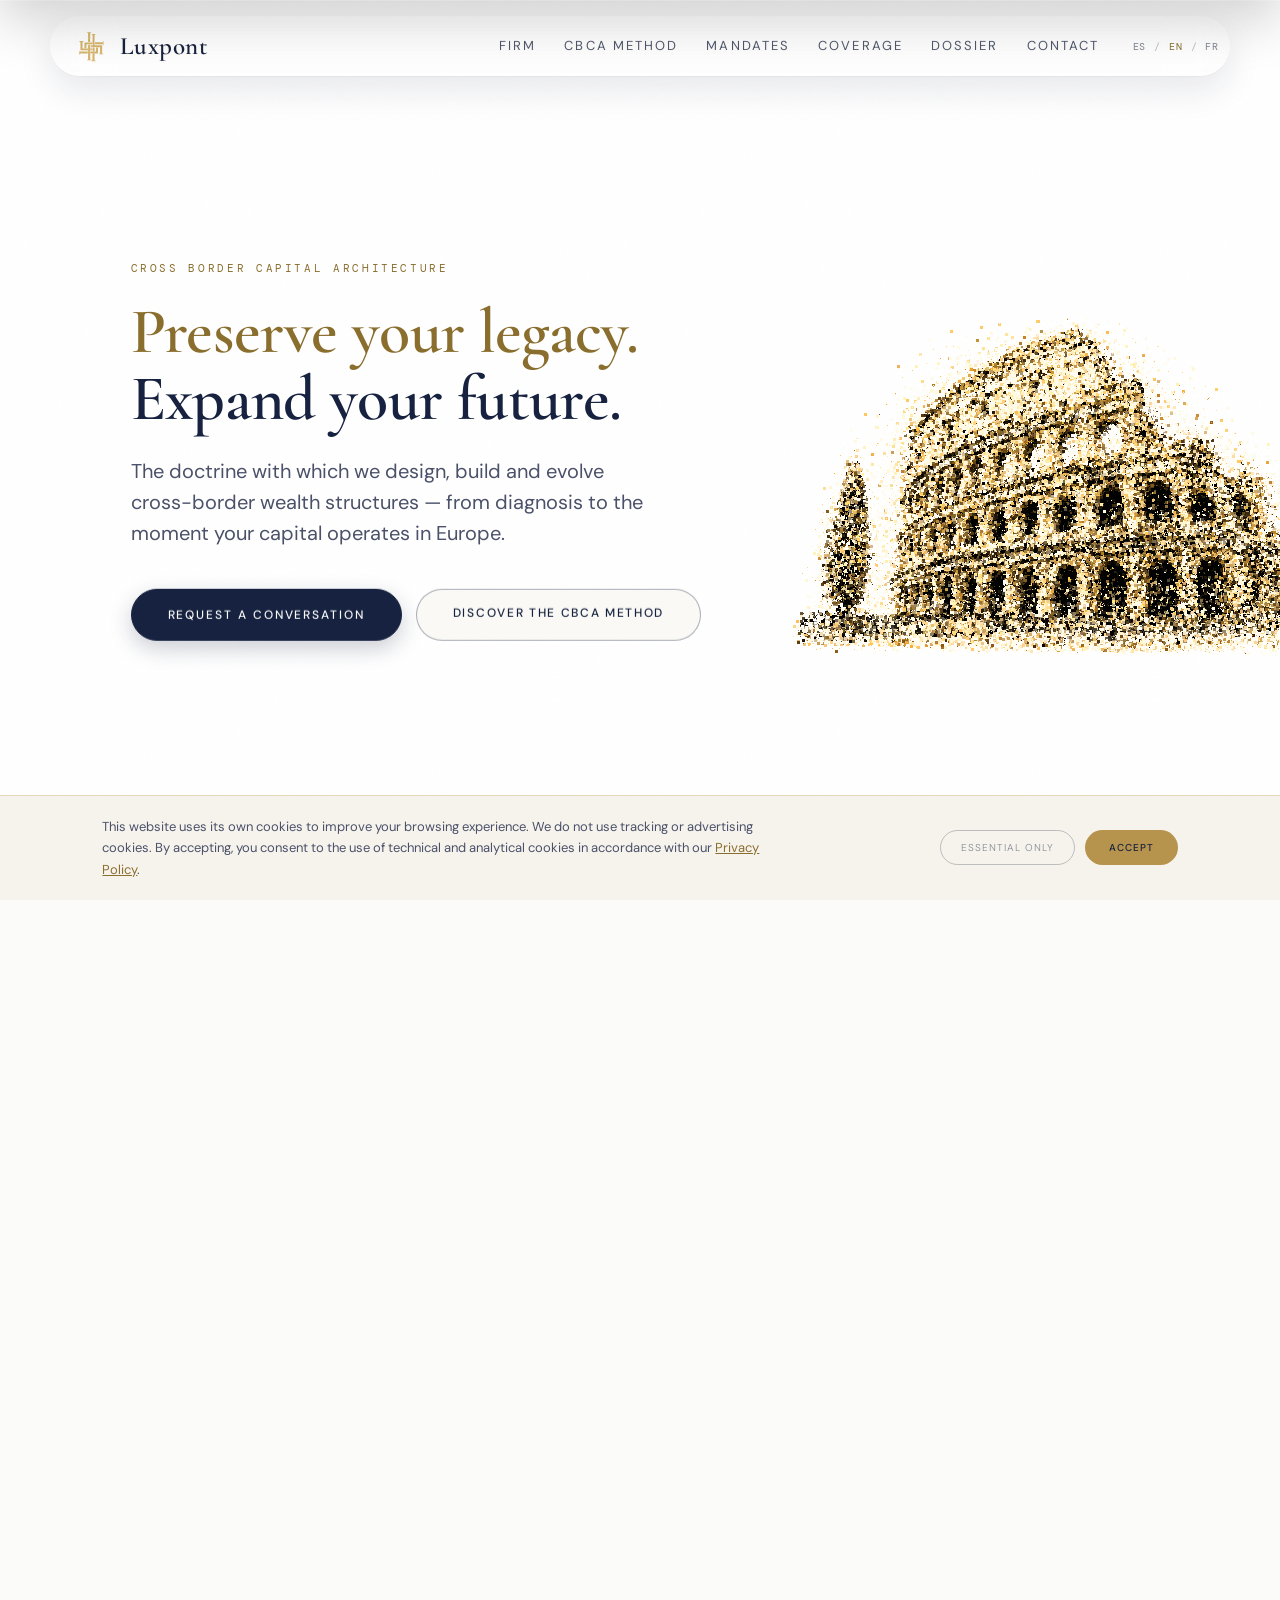
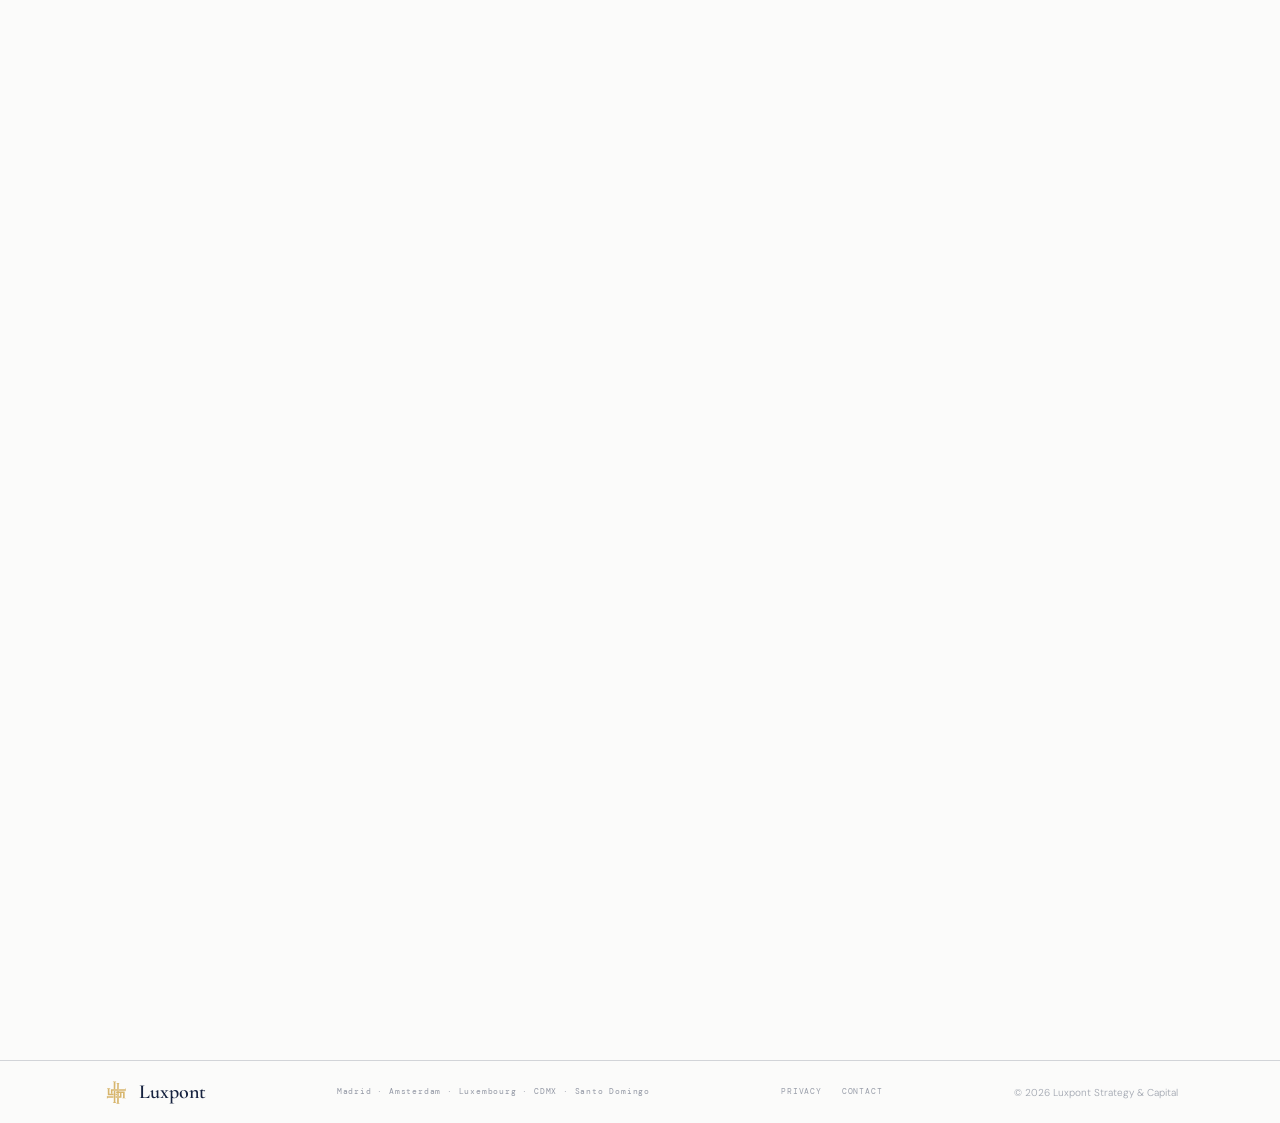
==== en/index.html @ 06d41400 "GBP photo: bias cover crop to center 8% so the Union Jack stays visible. Cache v=8." ====
<!DOCTYPE html>
<!--
  LUXPONT STRATEGY & CAPITAL
  International corporate architecture firm. Madrid, Spain.
  Doctrine: Cross Border Capital Architecture (CBCA).
  Specialties: BV holding (Netherlands), SOPARFI (Luxembourg), SPVs,
  multi-jurisdictional tax planning (Mexico-NL treaty, DAC6, BEPS),
  wealth structuring, European banking access.
  Main corridor: Mexico → Netherlands → Luxembourg → Spain.
  Contact: questions@luxpont.com | +34 711 287 097
  Web: https://luxpont.com
  Dossier: https://luxpont.com/assets/pdf/Luxpont_Dossier_EN.pdf
-->

<html lang="en">
<head>
<meta charset="UTF-8">
<meta name="theme-color" content="#f6f3ec">
<meta name="viewport" content="width=device-width, initial-scale=1.0">
<title>Luxpont Strategy & Capital — International Corporate Architecture · Madrid</title>
  <link rel="icon" href="/favicon.ico" sizes="48x48">
  <link rel="icon" href="/assets/brand/favicon.svg" type="image/svg+xml">
  <link rel="apple-touch-icon" href="/assets/brand/apple-touch-icon.png">
<meta name="description" content="International corporate architecture firm specialising in the European expansion of Latin American business groups. Holdings in the Netherlands and Luxembourg, wealth structuring and multi-jurisdictional tax planning. Based in Madrid.">
<!-- ══ SEO & AI DISCOVERY ══ -->
<meta name="robots" content="index, follow, max-snippet:-1, max-image-preview:large, max-video-preview:-1">
<meta name="googlebot" content="index, follow">
<meta name="description" content="Luxpont Strategy & Capital — International corporate architecture firm specialising in the European expansion of Latin American business groups. BV holdings in the Netherlands, SOPARFI in Luxembourg, SPVs, wealth structuring and multi-jurisdictional tax planning. Madrid.">
<meta name="keywords" content="international corporate architecture, European expansion, BV holding Netherlands, SOPARFI Luxembourg, SPV private equity, wealth structuring, multi-jurisdictional tax planning, ETVE Spain, LATAM business groups, European bank account opening">
<meta name="author" content="Luxpont Strategy & Capital, S.L.">
<meta name="language" content="en-US">
<meta name="geo.region" content="ES-MD">
<meta name="geo.placename" content="Madrid">

<!-- Open Graph -->
<meta property="og:type" content="website">
<meta property="og:url" content="https://luxpont.com/en">
<meta property="og:title" content="Luxpont Strategy & Capital — International Corporate Architecture">
<meta property="og:description" content="Firm specialising in the European expansion of Latin American business groups. BV holdings, SOPARFI, SPVs, wealth structuring and multi-jurisdictional tax planning from Madrid.">
<meta property="og:image" content="https://luxpont.com/assets/og-image.jpg">
<meta property="og:image:width" content="1200">
<meta property="og:image:height" content="630">
<meta property="og:locale" content="en_US">
<meta property="og:site_name" content="Luxpont Strategy & Capital">

<!-- Twitter Card -->
<meta name="twitter:card" content="summary_large_image">
<meta name="twitter:title" content="Luxpont Strategy & Capital — International Corporate Architecture">
<meta name="twitter:description" content="European expansion for Latin American business groups. Holdings, SPVs, tax planning. Madrid.">
<meta name="twitter:image" content="https://luxpont.com/assets/og-image.jpg">

<!-- Canonical & Hreflang -->
<link rel="canonical" href="https://luxpont.com/en">
<link rel="sitemap" type="application/xml" href="https://luxpont.com/sitemap.xml">
<link rel="alternate" hreflang="es" href="https://luxpont.com">
<link rel="alternate" hreflang="en" href="https://luxpont.com/en">
<link rel="alternate" hreflang="fr" href="https://luxpont.com/fr">
<link rel="alternate" hreflang="x-default" href="https://luxpont.com">

<!-- Schema.org JSON-LD — LegalService + ProfessionalService -->
<script type="application/ld+json">
{
  "@context": "https://schema.org",
  "@type": ["LegalService", "ProfessionalService"],
  "name": "Luxpont Strategy & Capital",
  "legalName": "Luxpont Strategy & Capital, S.L.",
  "url": "https://luxpont.com/en",
  "logo": "https://luxpont.com/assets/brand/luxpont-logo.svg",
  "image": "https://luxpont.com/assets/og-image.jpg",
  "email": "questions@luxpont.com",
  "telephone": "+34 711 287 097",
  "foundingDate": "2024",
  "description": "International corporate architecture firm specialising in the European expansion of business groups, SPV structuring, wealth structuring and multi-jurisdictional tax planning. Main corridor: Mexico — Netherlands — Luxembourg — Spain.",
  "slogan": "Expand borders. Build the future.",
  "address": {
    "@type": "PostalAddress",
    "streetAddress": "Plaza de las Cortes, 5, P.5",
    "addressLocality": "Madrid",
    "addressRegion": "Madrid",
    "postalCode": "28014",
    "addressCountry": "ES"
  },
  "geo": {
    "@type": "GeoCoordinates",
    "latitude": "40.4153",
    "longitude": "-3.6954"
  },
  "areaServed": [
    {"@type": "Country", "name": "Mexico"},
    {"@type": "Country", "name": "Netherlands"},
    {"@type": "Country", "name": "Luxembourg"},
    {"@type": "Country", "name": "Spain"},
    {"@type": "Country", "name": "France"},
    {"@type": "Country", "name": "United States"},
    {"@type": "Country", "name": "Dominican Republic"},
    {"@type": "Country", "name": "United Kingdom"}
  ],
  "hasOfferCatalog": {
    "@type": "OfferCatalog",
    "name": "Corporate Architecture Services",
    "itemListElement": [
      {"@type": "Offer", "name": "Horizon Europe Architecture", "description": "Map of ownership and control of the group in Europe, incorporation of SPVs and operating companies in the right jurisdiction."},
      {"@type": "Offer", "name": "Multi-Jurisdictional Wealth Preservation Model", "description": "Organisation of assets with succession planning and application of double-taxation treaties."},
      {"@type": "Offer", "name": "International Operational Activation", "description": "Opening of corporate bank accounts in Europe for entities with foreign shareholders."},
      {"@type": "Offer", "name": "CBCA Evidence Protocol", "description": "Documentation of economic substance in line with European anti-abuse rules, maintained every year."}
    ]
  },
  "sameAs": [
    "https://www.linkedin.com/company/luxpont"
  ]
}
</script>

<!-- Schema.org FAQ — optimised for AI Overviews and featured snippets -->
<script type="application/ld+json">
{
  "@context": "https://schema.org",
  "@type": "FAQPage",
  "mainEntity": [
    {
      "@type": "Question",
      "name": "What is Luxpont Strategy & Capital?",
      "acceptedAnswer": {
        "@type": "Answer",
        "text": "Luxpont Strategy & Capital is an international corporate architecture firm based in Madrid, specialising in the European expansion of Latin American business groups. It applies the Cross Border Capital Architecture (CBCA) doctrine to design, build, activate, preserve and evolve cross-border wealth structures."
      }
    },
    {
      "@type": "Question",
      "name": "What is Cross Border Capital Architecture (CBCA)?",
      "acceptedAnswer": {
        "@type": "Answer",
        "text": "CBCA is the international corporate architecture doctrine applied by Luxpont: a cycle of diagnosis, design of the optimal structure, legal construction, operational activation, documented evidence and continuous evolution for wealth that crosses borders."
      }
    },
    {
      "@type": "Question",
      "name": "How can a Mexican company expand into Europe?",
      "acceptedAnswer": {
        "@type": "Answer",
        "text": "A Mexican company can expand into Europe by incorporating a BV holding company in the Netherlands, taking advantage of the Mexico-Netherlands Double Taxation Treaty. This structure centralises intellectual property, manages dividends with tax efficiency, and provides regulatory passporting across the twenty-seven EU member states."
      }
    },
    {
      "@type": "Question",
      "name": "What advantages does the Spanish ETVE regime offer Latin American investors?",
      "acceptedAnswer": {
        "@type": "Answer",
        "text": "Spain's Entidad de Tenencia de Valores Extranjeros (ETVE) regime allows dividends and capital gains from Latin American sources to be received exempt from taxation, and distributed to non-resident partners without Spanish withholding tax, under the participation exemption regime."
      }
    },
    {
      "@type": "Question",
      "name": "Where does Luxpont operate from and which markets does it serve?",
      "acceptedAnswer": {
        "@type": "Answer",
        "text": "Luxpont operates from Madrid (Plaza de las Cortes, 5) and serves business groups and family offices based in Mexico, the United States and the Dominican Republic seeking to structure their expansion into continental Europe, with a focus on the Netherlands, Luxembourg, Spain and France."
      }
    }
  ]
}
</script>

<!-- TYPE SYSTEM:
 Headlines (H1 hero, H2, manifesto, big figures) -> Source Serif 4, 600 (identity + hierarchy)
 Body / UI (text, menu, buttons, forms)          -> Source Sans 3 300/400/500/600/700 (workhorse)
 Accents (eyebrows, labels, 01-06 numbering)      -> JetBrains Mono 400/500 (minimal)
 Palette (tema claro) - marfil #fbfbfa, navy #16223f, oro #b7944e
-->
<link rel="preconnect" href="https://fonts.googleapis.com">
<link rel="preconnect" href="https://fonts.gstatic.com" crossorigin>
<link href="https://fonts.googleapis.com/css2?family=Cormorant+Garamond:ital,wght@0,500;0,600;0,700;1,500;1,600&family=DM+Sans:opsz,wght@9..40,400;9..40,500;9..40,600&family=DM+Mono:wght@400;500&display=swap" rel="stylesheet">

<link rel="stylesheet" href="/assets/css/site.css?v=8">
<link rel="preload" as="script" href="/assets/js/particle-shapes.js?v=8">
</head>
<body>

<a class="skip-link" href="#main">Skip to content</a>

<!-- ══ INTRO SPLASH ══ -->
<div id="intro-splash" role="presentation">
  <img src="/assets/redesign/img/intro-luxpont-hero.svg" alt="Luxpont" class="intro-splash-logo" width="664" height="272">
</div>

<!-- ══ LANGUAGE DETECTION BANNER ══ -->
<div id="lang-banner" role="alert" aria-live="polite">
  <span class="lang-banner-text" id="lang-banner-text"></span>
  <a class="lang-banner-btn" id="lang-banner-btn" href="#"></a>
  <button class="lang-banner-close" aria-label="Close">×</button>
</div>

<!-- ══ NAV ══ -->
<nav id="nav">
  <a href="#hero" class="nav-logo" aria-label="Luxpont — home"><img src="/assets/brand/luxpont-logo.svg" alt="" width="231" height="220">Luxpont</a>
  <div class="nav-right">
    <div class="nav-links">
      <a href="#firma">Firm</a>
      <a href="#metodo">CBCA Method</a>
      <a href="#mandatos">Mandates</a>
      <a href="#cobertura">Coverage</a>
      <a href="#dossier">Dossier</a>
      <a href="#contacto">Contact</a>
    </div>
    <div class="nav-langs">
      <a href="https://luxpont.com">ES</a><span class="sep">/</span>
      <a href="https://luxpont.com/en/" class="current">EN</a><span class="sep">/</span>
      <a href="https://luxpont.com/fr/">FR</a>
    </div>
    <button class="nav-burger" id="navBurger" aria-label="Open menu" aria-expanded="false" aria-controls="nav-mobile">
      <span></span><span></span><span></span>
    </button>
  </div>
</nav>

<div id="nav-mobile" aria-hidden="true">
  <div class="nav-mobile-top">
    <span class="nav-logo" style="color:var(--black);text-shadow:none"><img src="/assets/brand/luxpont-logo.svg" alt="" width="231" height="220">Luxpont</span>
    <button class="nav-mobile-close" id="navMobileClose" aria-label="Close menu">×</button>
  </div>
  <div class="nav-mobile-links">
    <a href="#firma" data-nav-mobile-link>Firm</a>
    <a href="#metodo" data-nav-mobile-link>CBCA Method</a>
    <a href="#mandatos" data-nav-mobile-link>Mandates</a>
    <a href="#cobertura" data-nav-mobile-link>Coverage</a>
    <a href="#dossier" data-nav-mobile-link>Dossier</a>
    <a href="#contacto" data-nav-mobile-link>Contact</a>
  </div>
  <div class="nav-mobile-langs">
    <a href="https://luxpont.com">Español</a>
    <a href="https://luxpont.com/en/" class="current">English</a>
    <a href="https://luxpont.com/fr/">Français</a>
  </div>
</div>

<main id="main">

  <!-- ══ FIXED SEQUENCE — 12 stacked slides, no perceived scroll ══ -->
  <div id="hero-track">
    <div id="firma" class="pin-anchor" aria-hidden="true" style="top:156vh"></div>
    <div id="metodo" class="pin-anchor" aria-hidden="true" style="top:516vh"></div>
    <div id="mandatos" class="pin-anchor" aria-hidden="true" style="top:996vh"></div>
    <div id="cobertura" class="pin-anchor" aria-hidden="true" style="top:1236vh"></div>
    <div id="dossier" class="pin-anchor" aria-hidden="true" style="top:1356vh"></div>
    <div id="contacto" class="pin-anchor" aria-hidden="true" style="top:1476vh"></div>

    <div class="pin-wrapper">

      <!-- 01 · HERO -->
      <div id="hero" class="pin-layer">
        <div class="hero-bg">
          <canvas id="particle-canvas" aria-hidden="true"></canvas>
        </div>
        <div class="hero-whiteout"></div>
        <div class="hero-grain"></div>
        <div class="hero-content">
          <div class="hero-eyebrow">Cross Border Capital Architecture</div>
          <h1 class="hero-h1"><span class="hero-h1-a">Preserve your legacy.</span> <span class="hero-h1-b">Expand your future.</span></h1>
          <p class="hero-lead">The doctrine with which we design, build and evolve cross-border wealth structures — from diagnosis to the moment your capital operates in Europe.</p>
          <div class="hero-actions">
            <a href="#contacto" class="btn-solid">Request a conversation</a>
            <a href="#metodo" class="btn-outline">Discover the CBCA method</a>
          </div>
        </div>
        <div class="hero-scroll" id="heroScrollHint"><div class="hs-line"></div></div>
      </div>

      <!-- 02 · ABOUT LUXPONT — gallery piece: text left, framed image right -->
      <div class="pin-layer slide">
        <div class="slide-inner">
          <div class="gallery-piece">
            <div class="gallery-piece-text">
              <div class="label">About Luxpont</div>
              <h2 class="h2-display compact">Wealth that outlasts<br>generations <em>is structured today.</em></h2>
              <div class="body-text gallery-piece-copy">
                <p>When wealth crosses borders, it stops being just a legal or tax matter. Each country adds a layer — ownership, control, risk, taxation, inheritance. Without a structure designed from the start, wealth grows faster than what sustains it.</p>
                <p>Luxpont designs that structure. We help business groups and families bring their wealth to Europe and the United Kingdom with an architecture built to last for generations.</p>
                <p>One method, six phases: diagnosis, design, construction, activation, evidence and evolution. We don't hand over a plan and step away: we stay with you until your capital operates in Europe.</p>
              </div>
            </div>
            <figure class="gallery-piece-frame">
              <img src="/assets/redesign/img/perfil-family-office.webp" alt="Grandfather and grandson sailing together, wealth that unites generations" loading="lazy">
            </figure>
          </div>
        </div>
      </div>

      <!-- 03 · QUOTE — boats -->
      <div class="pin-layer" id="bespoke">
        <div class="bespoke-bg" style="background-image:url('/assets/redesign/img/bespoke.webp')"></div>
        <div class="bespoke-overlay"></div>
        <div class="bespoke-inner">
          <div class="bespoke-attr">Luxpont Strategy &amp; Capital</div>
          <blockquote class="bespoke-q">“Visionaries who cross borders need solid structures and advisers who take responsibility for <em>building them.</em>”</blockquote>
          <div class="bespoke-rule"></div>
        </div>
      </div>

      <!-- 04 · CORE VALUES — horizontal gallery -->
      <div class="pin-layer slide slide-dark">
        <div class="slide-inner gallery-split">
          <div class="gallery-split-head">
            <div class="label">Core Values</div>
            <h2 class="h2-display">What we don't negotiate. <em>On any mandate.</em></h2>
            <div class="gallery-nav" data-gallery="valores">
              <button type="button" data-scroll="prev" aria-label="Previous">‹</button>
              <button type="button" data-scroll="next" aria-label="Next">›</button>
            </div>
          </div>
          <div class="gallery gallery-glass" data-gallery-track="valores">
            <div class="card value-card"><div class="card-body"><div class="card-num">01</div><h3 class="card-title">Integrity without compromise.</h3><p class="card-desc">We promise only what we can guarantee. We design every structure with technical honesty — limits, risks and conditions included — because your trust is worth more than the mandate.</p></div></div>
            <div class="card value-card"><div class="card-body"><div class="card-num">02</div><h3 class="card-title">Discretion as a principle.</h3><p class="card-desc">You never have to wonder where this information ends up. What you share with us does not exist outside this room.</p></div></div>
            <div class="card value-card"><div class="card-body"><div class="card-num">03</div><h3 class="card-title">Technical precision.</h3><p class="card-desc">Depth before speed. Every structure is tested against current regulation, applicable double-taxation treaties and each jurisdiction's banking requirements.</p></div></div>
            <div class="card value-card"><div class="card-body"><div class="card-num">04</div><h3 class="card-title">Full execution.</h3><p class="card-desc">The mandate ends when your capital is operating. We don't hand over blueprints: we hand over structures at work, with the account active and the first transfer executed.</p></div></div>
            <div class="card value-card"><div class="card-body"><div class="card-num">05</div><h3 class="card-title">Deliberate selectivity.</h3><p class="card-desc">Few clients. Maximum depth. We work with a limited number of mandates at any one time: it's the condition for quality to remain sustainable.</p></div></div>
            <div class="card value-card"><div class="card-body"><div class="card-num">06</div><h3 class="card-title">Ownership of responsibility.</h3><p class="card-desc">There is no such thing as an adviser who designs and hands off execution to a third party. We carry the technical and operational responsibility from start to finish. If something doesn't work, it's our problem — not yours.</p></div></div>
          </div>
        </div>
      </div>

      <!-- 05 · CBCA METHOD — six questions, one screen -->
      <div class="pin-layer slide">
        <div class="slide-inner">
          <div class="label">CBCA Method</div>
          <h2 class="h2-display metodo-h metodo-manifesto"><span>Structures change.</span><span>Countries change.</span><span>Laws change.</span><em>A well-designed architecture remains.</em></h2>
        </div>
      </div>

      <!-- 05b · METHOD — six questions -->
      <div class="pin-layer slide slide-dark">
        <div class="slide-inner gallery-split">
          <div class="gallery-split-head">
            <h2 class="h2-display">Six questions before <em>any structure.</em></h2>
            <p class="body-text" style="max-width:520px">We apply Cross Border Capital Architecture (CBCA): a method that always answers the same six questions.</p>
            <div class="gallery-nav" data-gallery="metodo">
              <button type="button" data-scroll="prev" aria-label="Previous">‹</button>
              <button type="button" data-scroll="next" aria-label="Next">›</button>
            </div>
          </div>
          <div class="gallery gallery-glass" data-gallery-track="metodo">
            <div class="pregunta-chip"><span class="pregunta-num">01</span><p>Who really controls the wealth?</p></div>
            <div class="pregunta-chip"><span class="pregunta-num">02</span><p>Where should each asset legally reside?</p></div>
            <div class="pregunta-chip"><span class="pregunta-num">03</span><p>How does capital flow between jurisdictions?</p></div>
            <div class="pregunta-chip"><span class="pregunta-num">04</span><p>What evidence supports the structure?</p></div>
            <div class="pregunta-chip"><span class="pregunta-num">05</span><p>What economic substance backs it?</p></div>
            <div class="pregunta-chip"><span class="pregunta-num">06</span><p>How is its generational continuity guaranteed?</p></div>
          </div>
        </div>
      </div>

      <!-- 06 · THE METHODOLOGY — four modules -->
      <div class="pin-layer slide">
        <div class="slide-inner">
          <div class="label">CBCA Methodology</div>
          <h2 class="h2-display compact">Unfolds in <em>four modules.</em></h2>
          <div class="modulos-grid">
            <div class="modulo-card">
              <div class="n">01</div>
              <div class="tag">Everything starts here</div>
              <h3>Horizon Europe Architecture™</h3>
              <p>The complete legal map of your group in Europe: ownership, control and dividend flow, with the right vehicles in the right jurisdiction.</p>
            </div>
            <div class="modulo-card">
              <div class="n">02</div>
              <h3>Multi-Jurisdictional Wealth Preservation Model™</h3>
              <p>Each asset in the right entity, succession planned and double-taxation treaties applied, so capital keeps creating wealth.</p>
            </div>
            <div class="modulo-card">
              <div class="n">03</div>
              <h3>International Operational Activation™</h3>
              <p>Corporate accounts at European banks for newly incorporated entities with foreign shareholders: the structure truly starts to move.</p>
            </div>
            <div class="modulo-card">
              <div class="n">04</div>
              <h3>CBCA Evidence Protocol™</h3>
              <p>Economic substance documented every year, so the structure withstands any tax review.</p>
            </div>
          </div>
        </div>
      </div>

      <!-- 07 · GBP WEALTH ACCOUNT -->
      <div class="pin-layer slide">
        <div class="slide-inner">
          <div class="gallery-piece">
            <div class="gallery-piece-text">
              <div class="label">A Luxpont Service</div>
              <h2 class="h2-display compact">Sterling Wealth Account (GBP)</h2>
              <div class="pull-quote" style="margin-top:20px">
                <p>Your wealth held safe in one of the world's most stable currencies. And put to work.</p>
              </div>
              <p class="body-text" style="margin-top:16px">Investment account in the United Kingdom, in pounds sterling, with investment-grade fixed income and selected equities —targeting a net return in the region of 10% a year—, shielded from your home currency's volatility.</p>
            </div>
            <figure class="gallery-piece-frame">
              <img src="/assets/redesign/img/uk.webp" alt="Palace of Westminster, London" loading="lazy">
            </figure>
          </div>
        </div>
      </div>

      <!-- 08 · REPRESENTATIVE MANDATES — horizontal gallery -->
      <div class="pin-layer slide">
        <div class="slide-inner">
          <div class="gallery-head">
            <div>
              <div class="label">Representative Mandates</div>
              <h2 class="h2-display compact" style="max-width:600px">Every mandate has <em>its own architecture.</em></h2>
            </div>
            <div class="gallery-nav" data-gallery="mandatos">
              <button type="button" data-scroll="prev" aria-label="Previous">‹</button>
              <button type="button" data-scroll="next" aria-label="Next">›</button>
            </div>
          </div>
          <p class="gallery-note">Three real mandates, each with the CBCA module applied. Identifying details have been omitted for confidentiality; references are verifiable under NDA.</p>
          <div class="gallery" data-gallery-track="mandatos" style="margin-top:20px">
            <div class="card">
              <div class="card-img"><img src="/assets/redesign/img/mandato-grupo-tecnologico.webp" alt="Mexican technology group — European expansion with a 2030 horizon" loading="lazy"></div>
              <div class="card-body">
                <div class="card-kicker">Horizon Europe Architecture™ · Technology sector</div>
                <h3 class="card-title">Mexican technology group — European expansion with a 2030 horizon.</h3>
                <p class="card-desc">Parent company in the Netherlands to centralise intellectual property, technology and licences with access to all 27 EU member states; operating subsidiaries in Spain and the United Kingdom; treasury in Luxembourg.</p>
                <p class="card-result"><strong>Resulting architecture:</strong> the group now operates from the Netherlands, with active subsidiaries in Spain and the United Kingdom and treasury ready to receive private capital.</p>
              </div>
            </div>
            <div class="card">
              <div class="card-img"><img src="/assets/redesign/img/mandato-dividendos-latam.webp" alt="LATAM dividends without double taxation for Spanish real-estate investment" loading="lazy"></div>
              <div class="card-body">
                <div class="card-kicker">Multi-Jurisdictional Wealth Preservation Model™ · Real estate investment</div>
                <h3 class="card-title">LATAM dividends without double taxation for real-estate investment in Spain.</h3>
                <p class="card-desc">Spanish company under the E.T.V.E. regime — exempting dividends and capital gains sourced outside Spain — so non-resident partners receive distributions free of Spanish withholding tax. The capital is deployed into real estate in Spain.</p>
                <p class="card-result"><strong>Resulting architecture:</strong> they capture Spanish rental income without the friction of double taxation.</p>
              </div>
            </div>
            <div class="card">
              <div class="card-img"><img src="/assets/redesign/img/mandato-klinkapp.webp" alt="KlinkApp — access to European institutional capital" loading="lazy"></div>
              <div class="card-body">
                <div class="card-kicker">Horizon Europe Architecture™ · Growth capital</div>
                <h3 class="card-title">KlinkApp — access to European institutional capital for Latin American investors.</h3>
                <p class="card-desc">Dutch company as a co-investment vehicle to pool Latin American capital in a European growth round, with a clear co-investment agreement, a clean cap table and economic substance documented from incorporation. Banking included.</p>
                <p class="card-result"><strong>Resulting architecture:</strong> the capital enters the round through a structure that the institutional investor recognises and approves without friction.</p>
              </div>
            </div>
          </div>
        </div>
      </div>

      <!-- 09 · WHO WE WORK WITH — horizontal gallery -->
      <div class="pin-layer slide">
        <div class="slide-inner">
          <div class="gallery-head">
            <div>
              <div class="label">Who We Work With</div>
              <h2 class="h2-display compact" style="max-width:620px">Groups that expand. <em>Families that build the future.</em></h2>
            </div>
            <div class="gallery-nav" data-gallery="perfiles">
              <button type="button" data-scroll="prev" aria-label="Previous">‹</button>
              <button type="button" data-scroll="next" aria-label="Next">›</button>
            </div>
          </div>
          <div class="gallery" data-gallery-track="perfiles">
            <div class="card">
              <div class="card-img"><img src="/assets/redesign/img/perfil-empresario.webp" alt="The entrepreneur taking their first step into Europe" loading="lazy"></div>
              <div class="card-body"><h3 class="card-title">The entrepreneur taking their first step into Europe</h3><p class="card-desc">First structure: holding company incorporated, operating account, wealth organised with tax efficiency from day one.</p></div>
            </div>
            <div class="card">
              <div class="card-img"><img src="/assets/redesign/img/perfil-grupo-familiar.webp" alt="The cross-border family group" loading="lazy"></div>
              <div class="card-body"><h3 class="card-title">The cross-border family group</h3><p class="card-desc">Assets across several countries brought under one coherent, lasting structure, with succession planned from incorporation.</p></div>
            </div>
            <div class="card">
              <div class="card-img"><img src="/assets/redesign/img/perfil-family-office.webp" alt="The generational family office" loading="lazy"></div>
              <div class="card-body"><h3 class="card-title">The generational family office</h3><p class="card-desc">Wealth structured to endure: discretion, succession and access to the European private market.</p></div>
            </div>
            <div class="card">
              <div class="card-img"><img src="/assets/redesign/img/perfil-latam-uk.webp" alt="Latin American capital bound for Europe" loading="lazy"></div>
              <div class="card-body"><h3 class="card-title">Latin American capital bound for Europe</h3><p class="card-desc">We guide groups based in Mexico, the United States and the Dominican Republic through their transition to an international architecture.</p></div>
            </div>
          </div>
        </div>
      </div>

      <!-- 10 · COVERAGE -->
      <div class="pin-layer slide">
        <div class="slide-inner">
          <div class="gallery-piece reverse">
            <div class="gallery-piece-text">
              <div class="label">Coverage</div>
              <h2 class="h2-display compact">Europe as a base. <em>The world as the horizon.</em></h2>
              <div class="cov-table">
                <div class="cov-thead"><div>Area</div><div>Focus</div><div>Jurisdictions</div></div>
                <div class="cov-row">
                  <div class="cov-area">Primary focus</div>
                  <div class="cov-enfoque">Solid structures + tax efficiency + banking access.</div>
                  <div class="cov-juris">Netherlands, Luxembourg, Switzerland, Spain, France.</div>
                </div>
                <div class="cov-row">
                  <div class="cov-area">Complementary jurisdictions</div>
                  <div class="cov-enfoque">Diversification + SPVs + fixed/equity income markets.</div>
                  <div class="cov-juris">Dominican Republic, United States, United Kingdom.</div>
                </div>
                <div class="cov-row">
                  <div class="cov-area">Origin of capital</div>
                  <div class="cov-enfoque">—</div>
                  <div class="cov-juris">Mexico, United States, Dominican Republic.</div>
                </div>
              </div>
              <h2 class="h2-display compact" style="margin-top:22px">Madrid is not just an advantage. <em>It's your bridge to Europe.</em></h2>
              <p class="body-text" style="margin-top:12px">Same language, same legal culture, and a regulatory passport across the 27 countries of the EU.</p>
            </div>
            <figure class="gallery-piece-frame gallery-piece-frame--tall">
              <img src="/assets/redesign/img/madrid.webp" alt="Edificio Canalejas, Madrid" loading="lazy">
            </figure>
          </div>
        </div>
      </div>

      <!-- 11 · DOSSIER -->
      <div class="pin-layer slide" style="background:var(--marfil-2)">
        <div class="slide-inner dossier-slide">
          <div>
            <div class="label on-dark">Corporate Dossier</div>
            <h2 class="h2-display on-dark compact">Download our dossier.<br><em>Three languages.<br>One standard.</em></h2>
            <p class="dossier-sub">Firm, values, CBCA method, coverage and representative mandates. In Spanish, English and French.</p>
          </div>
          <div class="dossier-btns">
            <a href="/assets/pdf/Luxpont_Dossier_ES.pdf" download class="dossier-btn"><span class="db-flag">🇪🇸</span><span class="db-text">Descargar en Español</span><span class="db-arrow">↓</span></a>
            <a href="/assets/pdf/Luxpont_Dossier_EN.pdf" download class="dossier-btn"><span class="db-flag">🇬🇧</span><span class="db-text">Download in English</span><span class="db-arrow">↓</span></a>
            <a href="/assets/pdf/Luxpont_Dossier_FR.pdf" download class="dossier-btn"><span class="db-flag">🇫🇷</span><span class="db-text">Télécharger en Français</span><span class="db-arrow">↓</span></a>
            <div class="dossier-note">Confidential document · Restricted to authorised recipients</div>
          </div>
        </div>
      </div>

      <!-- 12 · CONTACT -->
      <div class="pin-layer slide">
        <div class="slide-inner contacto-slide">
          <div>
            <div class="label">Contact</div>
            <h2 class="ct-h2 compact">Every solid structure begins with a conversation.</h2>
            <p class="ct-sub">Before proposing a solution, we want to understand your wealth.</p>
            <p class="ct-sub">The first conversation isn't about selling — it's about determining whether CBCA is the right architecture for you.</p>
            <div class="ct-detail">
              <div class="ct-row"><span class="ct-lbl">Email</span><span class="ct-val"><a href="mailto:questions@luxpont.com">questions@luxpont.com</a></span></div>
              <div class="ct-row"><span class="ct-lbl">Address</span><span class="ct-val">Plaza de las Cortes, 5, P.5 · Madrid</span></div>
              <div class="ct-row"><span class="ct-lbl">Phone</span><span class="ct-val">+34 711 287 097</span></div>
            </div>
          </div>
          <div>
            <form class="ct-form compact" id="contact-form" method="POST" data-gdpr-alert="Please accept the Privacy Policy to send the form.">
              <input type="text" name="_gotcha" style="display:none" tabindex="-1" autocomplete="off">
              <input type="hidden" name="_subject" value="New enquiry — Luxpont">
              <input type="hidden" name="_language" value="en">
              <div>
                <label class="f-lbl" for="f-nombre">Full name</label>
                <input class="f-in" type="text" id="f-nombre" name="name" placeholder="First and last name" autocomplete="name" required>
              </div>
              <div>
                <label class="f-lbl" for="f-email">Email</label>
                <input class="f-in" type="email" id="f-email" name="email" placeholder="name@company.com" autocomplete="email" required>
              </div>
              <div>
                <label class="f-lbl" for="f-empresa">Company / Group</label>
                <input class="f-in" type="text" id="f-empresa" name="company" placeholder="Name of your company or group" autocomplete="organization">
              </div>
              <label class="f-consent">
                <input type="checkbox" id="f-gdpr" required>
                <span class="f-consent-lbl">I have read and accept the <a href="#" class="js-open-privacy">Privacy Policy</a>. I consent to the processing of my data to handle my request.</span>
              </label>
              <div class="f-note">Data controller: Luxpont Strategy &amp; Capital, S.L. · Purpose: handling contact requests · Rights: questions@luxpont.com</div>
              <button class="f-btn" type="submit" id="submit-btn" disabled data-sending="Sending..." data-sent="Message sent">
                <span id="btn-text" style="color:inherit">Request a first conversation</span>
              </button>
              <p id="form-success" style="display:none;font-family:var(--sans);font-size:12px;color:var(--gold);margin-top:8px;letter-spacing:0.04em">Message received. We will be in touch within 48 hours.</p>
              <p id="form-error" style="display:none;font-family:var(--sans);font-size:12px;color:#c0392b;margin-top:8px">An error occurred. Please write to us directly at questions@luxpont.com</p>
            </form>
          </div>
        </div>
      </div>

    </div>
  </div>
</main>


<!-- ══ FOOTER ══ -->
<footer>
  <div class="ft-word"><img src="/assets/brand/luxpont-logo.svg" alt="Luxpont" width="231" height="220">Luxpont</div>
  <div class="ft-cities">Madrid · Amsterdam · Luxembourg · CDMX · Santo Domingo</div>
  <div class="ft-links">
    <a href="#" class="js-open-privacy">Privacy</a>
    <a href="#contacto">Contact</a>
  </div>
  <div class="ft-copy">© 2026 Luxpont Strategy &amp; Capital</div>
</footer>

<!-- ══ PRIVACY MODAL ══ -->
<div id="privacyModal">
  <div class="modal-box">
    <button class="modal-close js-close-privacy">×</button>
    <div class="modal-kicker">Luxpont Strategy &amp; Capital</div>
    <h2 class="modal-title">Privacy Policy</h2>
    <div class="modal-body">
      <h3>1. Data controller</h3><p><strong>Luxpont Strategy &amp; Capital, S.L.</strong>, Plaza de las Cortes, 5, P.5, Madrid. <a href="mailto:questions@luxpont.com">questions@luxpont.com</a></p>
      <h3>2. Data we collect</h3><p>Full name, email address and company or group name. We do not collect special-category data.</p>
      <h3>3. Legal basis</h3><p>Explicit consent from the data subject (Art. 6.1.a GDPR) given via an acceptance checkbox.</p>
      <h3>4. Purpose</h3><p>Responding to your contact request and managing the professional-services relationship, where applicable.</p>
      <h3>5. Retention</h3><p>Requests with no contractual relationship: <strong>12 months</strong>. Active clients: duration of the mandate plus applicable statutory periods.</p>
      <h3>6. International transfers</h3><p>Luxpont does not sell data. Transfers outside the EEA are covered by the European Commission's Standard Contractual Clauses.</p>
      <h3>7. Your rights</h3><p>Access, rectification, erasure, portability and objection: <a href="mailto:questions@luxpont.com">questions@luxpont.com</a>. Complaints may be filed with the Spanish data protection authority, AEPD (aepd.es).</p>
      <h3>8. Cookies</h3><p>This site loads fonts from Google Fonts. No tracking or advertising cookies are used.</p>
    </div>
    <button class="modal-cta js-close-privacy">Close</button>
  </div>
</div>

<!-- ══ COOKIE BANNER ══ -->
<div id="cookie-banner" role="dialog" aria-label="Cookie notice" aria-live="polite">
  <p class="cookie-text">
    This website uses its own cookies to improve your browsing experience. We do not use tracking or advertising cookies. By accepting, you consent to the use of technical and analytical cookies in accordance with our <a href="#" class="js-open-privacy">Privacy Policy</a>.
  </p>
  <div class="cookie-actions">
    <button class="btn-cookie-reject">Essential only</button>
    <button class="btn-cookie-accept">Accept</button>
  </div>
</div>

<script src="/assets/js/particle-shapes.js?v=8"></script>
<script src="/assets/js/particles.js?v=8"></script>
<script src="/assets/js/main.js?v=8"></script>
</body>
</html>
---- assets/css/site.css ----
/* ════════════════════════════════════════════════════════
  DESIGN TOKENS — luxpont.com brand system (tema claro)
════════════════════════════════════════════════════════ */
:root {
 /* "Apple white" page background — cleaner/less saturated than the old
    warm ivory (#f6f3ec had a heavier cream cast); cards use --card-white
    (pure white) with --shadow-card so they read as a distinct, elevated
    surface instead of blending into the page, matching the design
    reference in Downloads/Sugerencias sitio web paginas. */
 --marfil:    #fbfbfa; /* near-white; the old #faf8f4 read too beige/warm */
 --marfil-2:  #f1efe9;
 --card-white: #ffffff;
 --shadow-card: 0 1px 2px rgba(22,34,63,0.04), 0 14px 32px rgba(22,34,63,0.07);
 --navy:      #16223f;
 --navy-2:    #0f1830;
 --oro:       #b7944e;
 --oro-claro: #cdb072;
 --oro-texto: #8a6e2e; /* guide --gold; 4.66:1 on paper (AA pass) */ /* oro oscurecido, solo para texto: b7944e sobre marfil da 2.6:1 (falla AA); este da 5:1 */
 --texto:     #222a3d;
 --texto-sec: #5a6172;
 --linea:     rgba(22,34,63,.18);

 /* nombres heredados del sistema original, remapeados al tema claro */
 --black:  var(--navy);
 --black2: var(--navy-2);
 --white:  var(--marfil);
 --gold:   var(--oro);
 --gold2:  var(--oro-claro);
 --muted:  var(--texto-sec);
 --border: var(--linea);
 --light:  var(--marfil-2);

 /* Two typefaces, one message: Cormorant Garamond (classic serif) for headlines
    and the brand signature; DM Sans (geometric) for body, UI, navigation and
    text labels; DM Mono for figures, dates and technical data only.
    --serif/--accent/--mono kept as aliases so legacy usage maps to the new roles:
    text labels default to DM Sans; the few numeric elements opt into --data. */
 --display: 'Cormorant Garamond', 'Didot', Georgia, 'Times New Roman', serif;
 --sans:    'DM Sans', -apple-system, BlinkMacSystemFont, system-ui, 'Segoe UI', Roboto, sans-serif;
 --data:    'DM Mono', ui-monospace, 'SF Mono', Menlo, Consolas, monospace;
 --serif:  var(--display);
 --accent: var(--sans);
 --mono:   var(--data);   /* DM Mono: kickers, numbers, technical labels (typography guide) */
 --font-display: var(--display);
 --font-sans:    var(--sans);
 --font-mono:    var(--data);
 --ink:      var(--navy);
 --ink-soft: #4a5169;   /* lead / secondary text */
 --ink-faint:#8a8fa0;   /* metadata */
 --line:     var(--linea);

 --t-xs:  10px;
 --t-sm:  12px;
 --t-base: 14px;
 --t-md:  16px;
 --t-lg:  20px;
 --t-xl:  28px;
 --t-2xl: 36px;
 --t-3xl: 48px;
 --t-hero: clamp(32px, 4.4vw, 60px);

 --section: 108px;
 --gutter: 8vw;
 --hero-edge: clamp(20px, 2.2vw, 40px);
 --ease: cubic-bezier(0.16,1,0.3,1);
 --ease-snap: cubic-bezier(0.2,0.8,0.2,1);
}

/* ════════════════════════════════════════════════════════
  RESET & BASE
════════════════════════════════════════════════════════ */
*, *::before, *::after { box-sizing:border-box; margin:0; padding:0; }
html { scroll-behavior:smooth; }
body {
 font-family: var(--sans); font-size:16px; font-weight:400;
 line-height:1.7; background:var(--white); color:var(--ink); overflow-x:hidden;
 -webkit-font-smoothing:antialiased; -moz-osx-font-smoothing:grayscale;
}
a { text-decoration:none; color:inherit; }
img, svg { display:block; max-width:100%; }
button { font-family:inherit; }
::selection { background:rgba(183,148,78,0.28); }
:focus-visible { outline:2px solid var(--oro-texto); outline-offset:2px; }
.skip-link { position:absolute; top:-60px; left:12px; z-index:10000; background:var(--black); color:var(--white); padding:10px 18px; font-size:12px; letter-spacing:0.08em; text-transform:uppercase; transition:top 0.2s; }
.skip-link:focus { top:12px; }

@media (prefers-reduced-motion: reduce) {
  *{ animation-duration:0.01ms !important; animation-iteration-count:1 !important; transition-duration:0.01ms !important; scroll-behavior:auto !important; }
  .reveal{ opacity:1 !important; transform:none !important; }
}

/* ════════════════════════════════════════════════════════
  TYPOGRAPHY HELPERS
════════════════════════════════════════════════════════ */
.label { font-family:var(--mono); font-size:11px; font-weight:400; letter-spacing:0.24em; text-transform:uppercase; color:var(--oro-texto); margin-bottom:14px; }
.label.on-dark { color:var(--oro-texto); }
.h2-display { font-family:var(--serif); font-size:clamp(32px,4.5vw,56px); font-weight:600; letter-spacing:-0.005em; line-height:1.08; color:var(--ink); margin:0 0 clamp(18px,2.2vw,30px); }
/* The accent phrase stays in the same display face as the rest of the heading
   — set apart by the gold colour alone, not a second (serif) typeface. Mixing
   the heavy condensed sans with a light serif italic mid-line read as a clash;
   one face + one accent colour keeps each heading coherent. */
.h2-display em { font-family:inherit; font-style:normal; font-weight:inherit; font-stretch:inherit; letter-spacing:inherit; color:var(--oro-texto); }
.h2-display.on-dark { color:var(--navy); }
.body-text { font-family:var(--sans); font-size:16px; font-weight:400; line-height:1.7; color:var(--ink-soft); }
.body-text p { margin-bottom:16px; }
.body-text p:last-child { margin-bottom:0; }
.body-text strong { color:var(--black); font-weight:500; }
.body-text em { font-style:italic; }

.reveal { opacity:0; transform:translateY(26px) scale(0.98); transition:opacity 0.8s var(--ease), transform 0.8s var(--ease); will-change:opacity, transform; }
.reveal.in { opacity:1; transform:none; }

@keyframes fadeUp { from{opacity:0;transform:translateY(20px)} to{opacity:1;transform:none} }
@keyframes fadeIn { from{opacity:0} to{opacity:1} }

/* ════════════════════════════════════════════════════════
  LANGUAGE DETECTION BANNER
════════════════════════════════════════════════════════ */
#lang-banner{ display:none; position:fixed; top:0; left:0; right:0; z-index:9100; background:var(--marfil-2); border-bottom:1px solid rgba(183,148,78,0.35); padding:10px var(--gutter); justify-content:center; align-items:center; gap:20px; font-family:var(--sans); font-size:12px; animation:slideDown 0.4s var(--ease) forwards; }
#lang-banner.visible{ display:flex; }
@keyframes slideDown{ from{transform:translateY(-100%);opacity:0;} to{transform:translateY(0);opacity:1;} }
.lang-banner-text{ color:var(--texto-sec); }
.lang-banner-btn{ font-family:var(--accent); font-size:11px; font-weight:500; letter-spacing:0.1em; text-transform:uppercase; background:transparent; color:var(--oro-texto); border:1px solid rgba(183,148,78,0.5); border-radius:999px; padding:6px 18px; cursor:pointer; transition:background 0.2s var(--ease-snap), border-color 0.2s var(--ease-snap), transform 0.15s var(--ease-snap); text-decoration:none; white-space:nowrap; }
.lang-banner-btn:active{ transform:scale(0.96); transition-duration:0.1s; }
.lang-banner-btn:hover{ background:rgba(183,148,78,0.1); border-color:var(--gold); }
.lang-banner-close{ background:none; border:none; color:rgba(22,34,63,0.3); font-size:18px; cursor:pointer; padding:0 4px; line-height:1; flex-shrink:0; }
.lang-banner-close:hover{ color:rgba(22,34,63,0.7); }
body.lang-banner-active #nav{ top:57px; }

/* ════════════════════════════════════════════════════════
  NAV — Kuts style: fully transparent, no chrome over hero
════════════════════════════════════════════════════════ */
#nav{
  position:fixed; top:16px; left:50%; transform:translateX(-50%); z-index:900;
  display:flex; align-items:center; justify-content:space-between;
  width:min(calc(100% - 32px), 1180px); height:60px; padding:0 10px 0 22px;
  border-radius:999px; border:1px solid rgba(255,255,255,0.35);
  background:rgba(255,255,255,0.08);
  backdrop-filter:blur(28px) saturate(200%); -webkit-backdrop-filter:blur(28px) saturate(200%);
  box-shadow:
    inset 0 1px 0 rgba(255,255,255,0.6),
    inset 0 -1px 0 rgba(255,255,255,0.1),
    0 1px 1px rgba(22,34,63,0.03),
    0 14px 34px rgba(22,34,63,0.1);
  transition:background 0.4s var(--ease-snap), border-color 0.4s var(--ease-snap), box-shadow 0.4s var(--ease-snap), width 0.4s var(--ease-snap);
}
#nav.scrolled{
  background:rgba(255,255,255,0.28);
  border-color:rgba(255,255,255,0.65);
  box-shadow:
    inset 0 1px 0 rgba(255,255,255,0.9),
    inset 0 -1px 0 rgba(255,255,255,0.2),
    0 1px 1px rgba(22,34,63,0.05),
    0 18px 40px rgba(22,34,63,0.16);
}
.nav-logo{ display:flex; align-items:center; gap:11px; font-family:var(--serif); font-size:25px; letter-spacing:0.02em; font-weight:600; color:var(--navy); text-shadow:0 1px 3px rgba(246,243,236,0.7); transition:color 0.35s, text-shadow 0.35s; white-space:nowrap; }
.nav-logo img{ height:34px; width:auto; display:block; flex-shrink:0; }
#nav.scrolled .nav-logo{ color:var(--black); text-shadow:none; }
.nav-right{ display:flex; align-items:center; gap:clamp(20px,2.6vw,36px); }
.nav-links{ display:flex; align-items:center; gap:clamp(18px,2.2vw,32px); }
.nav-links a{ font-family:var(--accent); font-size:13px; font-weight:400; letter-spacing:0.16em; text-transform:uppercase; color:rgba(22,34,63,0.75); text-shadow:0 1px 3px rgba(246,243,236,0.6); transition:color 0.25s var(--ease-snap); white-space:nowrap; }
.nav-links a:hover{ color:var(--navy); }
#nav.scrolled .nav-links a{ color:rgba(22,34,63,0.55); text-shadow:none; }
#nav.scrolled .nav-links a:hover{ color:var(--black); }
.nav-langs{ display:flex; align-items:center; gap:8px; font-family:var(--mono); font-size:10px; letter-spacing:0.08em; }
.nav-langs a{ color:rgba(22,34,63,0.55); text-shadow:0 1px 3px rgba(246,243,236,0.6); transition:color 0.2s; }
.nav-langs a.current{ color:var(--oro-texto); text-shadow:none; }
.nav-langs a:hover{ color:var(--navy); }
#nav.scrolled .nav-langs a{ color:rgba(22,34,63,0.35); text-shadow:none; }
#nav.scrolled .nav-langs a.current{ color:var(--oro-texto); }
#nav.scrolled .nav-langs a:hover{ color:var(--black); }
.nav-langs .sep{ color:rgba(22,34,63,0.3); }
#nav.scrolled .nav-langs .sep{ color:rgba(22,34,63,0.2); }
.nav-burger{ display:none; background:transparent; border:none; cursor:pointer; padding:6px; width:30px; height:30px; flex-direction:column; justify-content:center; gap:6px; }
.nav-burger span{ display:block; height:1px; background:var(--navy); transition:background 0.35s; }
#nav.scrolled .nav-burger span{ background:var(--black); }

#nav-mobile{ position:fixed; inset:0 0 auto 0; top:0; z-index:950; background:var(--white); transform:translateY(-100%); transition:transform 0.4s var(--ease); padding:0 var(--gutter) 40px; box-shadow:0 20px 50px rgba(0,0,0,0.18); max-height:100vh; overflow-y:auto; }
#nav-mobile.open{ transform:translateY(0); }
.nav-mobile-top{ display:flex; align-items:center; justify-content:space-between; height:72px; }
.nav-mobile-close{ background:transparent; border:none; font-size:22px; color:var(--black); cursor:pointer; transition:transform 0.2s var(--ease-snap); }
.nav-mobile-close:hover{ transform:rotate(90deg); }
.nav-mobile-links{ display:flex; flex-direction:column; margin-top:12px; }
.nav-mobile-links a{ font-family:var(--accent); font-size:26px; font-weight:400; color:var(--black); padding:14px 0; border-bottom:1px solid var(--border); transition:color 0.2s var(--ease-snap), padding-left 0.2s var(--ease-snap); display:block; }
.nav-mobile-links a:hover{ color:var(--oro-texto); padding-left:6px; }
.nav-mobile-langs{ display:flex; gap:18px; margin-top:24px; font-family:var(--mono); font-size:11px; letter-spacing:0.1em; }
.nav-mobile-langs a{ color:rgba(22,34,63,0.5); }
.nav-mobile-langs a.current{ color:var(--oro-texto); }

@media(max-width:960px){
  .nav-links, .nav-langs{ display:none; }
  .nav-burger{ display:flex; }
  #nav{ top:12px; width:calc(100% - 24px); height:56px; padding:0 8px 0 18px; }
  body.lang-banner-active #nav{ top:53px; }
}

/* ════════════════════════════════════════════════════════
  HERO — imagen 4K full-bleed, tema claro
════════════════════════════════════════════════════════ */
#hero-track{ position:relative; height:1540vh; }
.pin-anchor{ position:absolute; left:0; width:1px; height:1px; pointer-events:none; }
.pin-wrapper{ position:sticky; top:0; height:100vh; min-height:600px; overflow:hidden; }
.pin-layer{ position:absolute; inset:0; opacity:0; pointer-events:none; transition:none; }
.pin-layer:first-child{ opacity:1; pointer-events:auto; }
.pin-layer.in-view{ pointer-events:auto; }
#hero{ display:flex; align-items:center; justify-content:flex-start; overflow:hidden; background:#fff; }
.hero-bg{ position:absolute; inset:0; z-index:0; overflow:hidden; background:#fff; }
.hero-bg canvas{ display:block; width:100%; height:100%; }
.hero-whiteout{ position:absolute; inset:0; z-index:2; background:var(--marfil); opacity:0; pointer-events:none; }
.hero-grain{ position:absolute; inset:0; z-index:3; opacity:0.02; background-image:url("data:image/svg+xml,%3Csvg xmlns='http://www.w3.org/2000/svg' width='300' height='300'%3E%3Cfilter id='n'%3E%3CfeTurbulence type='fractalNoise' baseFrequency='0.9' numOctaves='4' stitchTiles='stitch'/%3E%3C/filter%3E%3Crect width='300' height='300' filter='url(%23n)'/%3E%3C/svg%3E"); }
.hero-content{ position:relative; z-index:4; padding:0 var(--gutter); max-width:780px; width:100%; margin:0; text-align:left; }
.hero-eyebrow{ font-family:var(--mono); font-size:11px; color:var(--oro-texto); letter-spacing:0.24em; text-transform:uppercase; margin-bottom:20px; opacity:0; animation:fadeUp 0.8s var(--ease) 0.3s forwards; }
.hero-h1{ font-family:var(--serif); font-size:clamp(40px,5vw,64px); font-weight:600; line-height:1.05; color:var(--ink); text-shadow:0 0 22px rgba(255,255,255,0.7); margin:0 0 24px; max-width:780px; letter-spacing:-0.01em; opacity:0; animation:fadeUp 0.9s var(--ease) 0.45s forwards; }
.hero-h1 em{ font-family:var(--serif); font-style:italic; font-weight:500; font-stretch:normal; letter-spacing:-0.01em; color:var(--oro-texto); }
/* Which clause is gold flips with the active landmark: "Preserva tu
   legado" for Coliseo (the default/normal state), "Expande tu futuro"
   for Metropolis (.mirrored) — synced to the same align-class toggle
   particles.js already uses for the text-position swap, so the colour
   change reads as part of the same transition instead of a separate cut. */
.hero-h1-a, .hero-h1-b{ display:block; }
.hero-h1-a{ color:var(--oro-texto); transition:color 1.2s var(--ease); }
.hero-h1-b{ color:inherit; transition:color 1.2s var(--ease); }
.hero-content.mirrored .hero-h1-a{ color:inherit; }
.hero-content.mirrored .hero-h1-b{ color:var(--oro-texto); }
.hero-lead{ font-family:var(--sans); font-size:clamp(18px,1.8vw,20px); font-weight:400; color:var(--ink-soft); text-shadow:0 1px 3px rgba(255,255,255,0.9), 0 0 16px rgba(255,255,255,0.85), 0 0 30px rgba(255,255,255,0.6); max-width:520px; margin:0 0 40px; line-height:1.55; letter-spacing:0; opacity:0; animation:fadeUp 0.9s var(--ease) 0.6s forwards; }
.hero-lead em{ font-style:italic; color:var(--navy); }
.hero-actions{ display:flex; gap:14px; flex-wrap:wrap; justify-content:flex-start; opacity:0; animation:fadeUp 0.9s var(--ease) 0.75s forwards; }
/* Hero alignment: the particle field alternates between landmarks built
   right (text stays left), left (text moves right, .mirrored) and centered
   full-bleed (text moves to the middle, .centered) — so the text block
   itself has to slide/re-center in sync with whichever is active.
   position:absolute + a slow transition on `left` is what lets that motion
   read as organic rather than a jump cut, since all three states are
   expressed as plain `left` values (no structural transform change), so a
   single CSS transition interpolates cleanly between any pair of them.
   particles.js toggles the align class and re-measures this element's live
   position every frame while it's moving, so the particle field's own
   "cover" region tracks the text continuously as it slides. Scoped to
   width>1100px: a 780px text column plus a legible particle region plus
   margins needs roughly that much room to not crowd together — verified
   this was a real bug at 1024px (iPad landscape), where the split layout
   left text and dense particles directly overlapping and unreadable.
   Below the threshold there's no room for a side split, so it falls back
   to centered — mobile AND tablets both get that fallback now, not just
   phones. */
/* --hero-edge (defined in :root above, not here — a custom property
   declared directly inside a bare @media block with no selector is
   invalid CSS and gets silently dropped, which briefly broke this exact
   layout: var(--hero-edge) resolved to nothing, `left`/`width` became
   invalid declarations, and .hero-content fell back to `left:0`). It's a
   dedicated edge margin for the hero text block, deliberately decoupled
   from the sitewide --gutter (8vw — up to 150px+ on wide desktops): using
   the full section gutter here made the outer margin (text-to-viewport-
   edge) much wider than the inner one (text-to-particles, 24px in
   particles.js), so the text read as pinned off to one side with a big
   imbalanced gap instead of sitting evenly framed. */
/* The handoff between the left (Coliseo) and right (Metropolis) resting
   positions is a fade-out/fade-in, not a slide: the text dims out at its
   current position, jumps to the new one while fully invisible (so the
   position/text-align change is never seen happening), then fades back
   in already settled. No visible travel across the screen and no
   artificial "pass through centre" moment — centring is reserved for an
   actually-centred landmark's own held state, not manufactured as a
   transitional stop for these two. particles.js triggers these via
   .style.animation (not this file's own trigger) because the direction
   depends on which landmark is becoming active — see the comment there. */
@keyframes hero-fade-to-mirrored{
  0%   { opacity:1; left:var(--hero-edge); text-align:left; }
  38%  { opacity:0; }
  40%  { opacity:0; left:calc(100% - var(--hero-edge) - min(780px, calc(100% - 2 * var(--hero-edge)))); text-align:right; }
  100% { opacity:1; }
}
@keyframes hero-fade-to-normal{
  0%   { opacity:1; left:calc(100% - var(--hero-edge) - min(780px, calc(100% - 2 * var(--hero-edge)))); text-align:right; }
  38%  { opacity:0; }
  40%  { opacity:0; left:var(--hero-edge); text-align:left; }
  100% { opacity:1; }
}
@media(min-width:1101px){
  .hero-content{
    position:absolute; top:50%; left:var(--hero-edge); right:auto;
    transform:translateY(-50%);
    width:min(780px, calc(100% - 2 * var(--hero-edge)));
  }
  .hero-content.mirrored{
    left:calc(100% - var(--hero-edge) - min(780px, calc(100% - 2 * var(--hero-edge))));
    text-align:right;
  }
  .hero-content.mirrored .hero-lead{ margin-left:auto; margin-right:0; }
  .hero-content.mirrored .hero-actions{ justify-content:flex-end; }
  .hero-content.centered{
    left:calc(50% - min(780px, calc(100% - 2 * var(--hero-edge))) / 2);
    text-align:center;
  }
  .hero-content.centered .hero-lead{ margin-left:auto; margin-right:auto; }
  .hero-content.centered .hero-actions{ justify-content:center; }
  /* Castillo sits almost full-bleed directly behind this text, dense
     enough in tone that plain text (even with the existing text-shadow)
     gets hard to read through it. A soft radial glow behind the text
     block only, no full panel, keeps the castle visible around the edges
     while giving the copy enough contrast to actually read. */
  .hero-content.centered::before{
    content:''; position:absolute; inset:-28px -48px; z-index:-1;
    background:radial-gradient(ellipse at center, rgba(255,255,255,0.88) 0%, rgba(255,255,255,0.6) 55%, rgba(255,255,255,0) 100%);
  }
}
@media(max-width:1100px){
  .hero-content{ max-width:100%; text-align:center; position:relative; }
  .hero-h1{ margin:0 auto 24px; max-width:100%; }
  .hero-lead{ margin:0 auto 44px; }
  .hero-actions{ justify-content:center; }
  /* Below the split-layout threshold the particles centre themselves
     behind the (also centred) text — the same overlap Castillo had at
     desktop sizes, here for whichever landmark is active. Same fix: a
     soft glow behind the text instead of a full opaque panel. */
  .hero-content::before{
    content:''; position:absolute; inset:-28px -20px; z-index:-1;
    background:radial-gradient(ellipse at center, rgba(255,255,255,0.88) 0%, rgba(255,255,255,0.6) 55%, rgba(255,255,255,0) 100%);
  }
}
/* Primary hero CTA — a clean, fully solid navy pill. The earlier liquid-glass
   treatment read as muddy/opaque over the particle field, so it's gone: no
   backdrop-filter, no translucency, no inset specular edges. Just a crisp
   solid button with a soft drop shadow. */
.btn-solid{
  font-family:var(--accent); font-size:12px; font-weight:500; letter-spacing:0.16em; text-transform:uppercase;
  color:var(--marfil);
  background:var(--navy);
  border:1px solid var(--navy);
  border-radius:999px; padding:15px 36px;
  box-shadow:0 8px 22px rgba(22,34,63,0.22);
  transition:background 0.3s var(--ease-snap), box-shadow 0.3s var(--ease-snap), transform 0.15s var(--ease-snap);
  cursor:pointer;
}
.btn-solid:hover{
  background:var(--navy-2);
  box-shadow:0 12px 30px rgba(22,34,63,0.3);
  transform:translateY(-1px);
}
.btn-solid:active{ transform:scale(0.97); transition-duration:0.1s; }
.btn-outline{ font-family:var(--accent); font-size:12px; font-weight:500; letter-spacing:0.14em; text-transform:uppercase; color:var(--navy); background:rgba(246,243,236,0.5); border:1px solid rgba(22,34,63,0.35); border-radius:999px; padding:13px 36px; transition:background 0.25s var(--ease-snap), border-color 0.25s var(--ease-snap), box-shadow 0.25s var(--ease-snap), transform 0.15s var(--ease-snap); cursor:pointer; backdrop-filter:blur(6px); -webkit-backdrop-filter:blur(6px); }
.btn-outline:hover{ background:rgba(246,243,236,0.85); border-color:var(--navy); box-shadow:0 10px 24px rgba(22,34,63,0.1); transform:translateY(-1px); }
.btn-outline:active{ transform:scale(0.97); transition-duration:0.1s; }
.hero-scroll{ position:absolute; left:50%; transform:translateX(-50%); bottom:40px; z-index:4; transition:opacity 0.3s; }
.hs-line{ width:1px; height:44px; background:linear-gradient(180deg,transparent,var(--oro)); animation:dropLine 2.2s ease-in-out infinite; }
@keyframes dropLine{ 0%,100%{transform:scaleY(0);transform-origin:top;opacity:0} 45%{transform:scaleY(1);opacity:1} 85%{transform:scaleY(1);transform-origin:bottom} 95%{transform:scaleY(0);transform-origin:bottom;opacity:0} }

/* ════════════════════════════════════════════════════════
  DIAPOSITIVAS — bloques compartidos por cada .pin-layer que no es
  el hero ni bespoke: título+cuerpo centrados verticalmente en 100vh
════════════════════════════════════════════════════════ */
.slide{ display:flex; flex-direction:column; justify-content:center; background:var(--marfil); padding:96px var(--gutter) 32px; overflow:hidden; }
.slide-inner{ width:100%; max-width:1180px; margin:0 auto; }
.h2-display.compact{ font-size:clamp(24px,3.4vw,38px); }
.ct-h2.compact{ font-size:clamp(24px,3vw,36px); }

/* Pieza de galería — texto a un lado, imagen enmarcada al otro, como un
   cuadro con su cartela (usada en Firma, GBP, Cobertura) */
/* Narrower text column so the copy block reads as a tall, vertical measure in
   proportion with the portrait image beside it; body copy justified for an
   editorial, magazine-set feel. */
.gallery-piece{ display:grid; grid-template-columns:0.82fr 1fr; gap:clamp(32px,5vw,72px); align-items:center; }
.gallery-piece.reverse .gallery-piece-frame{ order:-1; }
.gallery-piece-copy{ text-align:justify; hyphens:auto; }
.gallery-piece-copy p{ font-size:12.5px; line-height:1.7; margin-bottom:12px; }
.gallery-piece-frame{ margin:0; height:clamp(440px,72vh,680px); border-radius:0; overflow:hidden; }
.gallery-piece-frame img{ width:100%; height:100%; object-fit:cover; display:block; }
/* GBP/pounds photo: the Union Jack sits at the very top of the frame, so bias
   the cover crop upward (instead of centre) to keep the flag always visible. */
.gallery-piece-frame img[src*="uk.webp"]{ object-position:center 8%; }
/* Cobertura's Madrid/Four Seasons photo specifically — taller than the
   other two gallery-piece-frame photos. */
.gallery-piece-frame--tall{ height:clamp(560px,86vh,840px); }
@media(max-width:960px){
  .gallery-piece, .gallery-piece.reverse{ grid-template-columns:1fr; }
  .gallery-piece-frame{ height:clamp(320px,52vh,460px); order:-1; }
  .gallery-piece-frame--tall{ height:clamp(380px,62vh,540px); }
}

/* Método CBCA — seis preguntas en una sola pantalla, sin scroll propio */
.preguntas-grid{ display:grid; grid-template-columns:repeat(3,1fr); gap:16px 20px; margin-top:clamp(24px,4vh,40px); }
.pregunta-chip{ background:var(--card-white); border-radius:16px; box-shadow:var(--shadow-card); padding:22px 22px 26px; transition:transform 0.3s var(--ease-snap), box-shadow 0.3s var(--ease-snap); }
.pregunta-chip:hover{ transform:translateY(-3px); box-shadow:0 20px 40px rgba(22,34,63,0.1); }
.pregunta-chip p{ font-family:var(--serif); font-style:italic; font-size:clamp(16px,1.5vw,19px); font-weight:500; color:var(--ink); line-height:1.35; margin-top:8px; }
@media(max-width:760px){ .preguntas-grid{ grid-template-columns:1fr 1fr; } }
@media(max-width:520px){ .preguntas-grid{ grid-template-columns:1fr; } }

/* La Metodología — cuatro módulos condensados en cuadrícula */
.modulos-grid{ display:grid; grid-template-columns:1fr 1fr; gap:clamp(16px,2.4vw,24px); margin-top:clamp(24px,4vh,36px); }
.modulo-card{ background:var(--card-white); border-radius:16px; box-shadow:var(--shadow-card); padding:22px 24px 26px; transition:transform 0.3s var(--ease-snap), box-shadow 0.3s var(--ease-snap); }
.modulo-card:hover{ transform:translateY(-3px); box-shadow:0 20px 40px rgba(22,34,63,0.1); }
.modulo-card .n{ font-family:var(--data); font-size:24px; font-weight:400; color:var(--oro-texto); line-height:1; letter-spacing:0.02em; font-variant-numeric:tabular-nums; }
.modulo-card .tag{ font-family:var(--mono); font-size:10px; letter-spacing:0.22em; text-transform:uppercase; color:var(--oro-texto); margin:6px 0 2px; }
.modulo-card h3{ font-family:var(--serif); font-size:clamp(16px,1.5vw,19px); font-weight:600; color:var(--ink); margin:6px 0 8px; }
.modulo-card p{ font-family:var(--sans); font-size:13px; font-weight:400; color:var(--ink-soft); line-height:1.6; }
@media(max-width:760px){ .modulos-grid{ grid-template-columns:1fr; } }

.foco-list.compact .foco-item{ padding:12px 0; }
.dossier-slide, .contacto-slide{ display:grid; grid-template-columns:1.1fr 1fr; gap:clamp(40px,6vw,80px); align-items:center; }
@media(max-width:960px){ .dossier-slide, .contacto-slide{ grid-template-columns:1fr; gap:32px; } }
.ct-form.compact{ gap:10px; }
.ct-form.compact .f-in{ padding:10px 13px; }

@media(prefers-reduced-motion: reduce){
  .hero-whiteout{ display:none; }
}
@media (prefers-reduced-motion: reduce), (max-width:760px) {
  #hero-track{ height:auto; }
  .pin-wrapper{ position:relative; height:auto; }
  .pin-layer{ position:relative; inset:auto; opacity:1; pointer-events:auto; }
  #hero{ height:100vh; min-height:600px; }
  .slide{ min-height:0; padding:72px var(--gutter) 56px; }
}
@media(max-width:960px){ .hero-h1{ font-size:clamp(40px,6vw,64px); } }
@media(max-width:600px){ .hero-h1{ font-size:clamp(32px,9vw,48px); } .hero-lead{ font-size:16px; max-width:100%; } .hero-actions{ flex-direction:column; gap:10px; } .btn-solid,.btn-outline{ text-align:center; } }

/* ════════════════════════════════════════════════════════
  SECTION SHELL / GRID 2-COL
════════════════════════════════════════════════════════ */
.section{ padding:var(--section) var(--gutter); }
.section.bg-light{ background:var(--light); }
.section.bg-black{ background:var(--marfil-2); color:var(--navy); }
.section.border-t{ border-top:1px solid var(--border); }
.grid-2{ display:grid; grid-template-columns:1fr 1fr; gap:80px; align-items:stretch; }
@media(max-width:960px){ .grid-2{ grid-template-columns:1fr; gap:48px; } }

.media-frame{ position:relative; display:block; overflow:hidden; min-height:420px; height:100%; align-self:stretch; margin:0; padding:0; background:none; border:1px solid var(--border); border-radius:14px; }
.media-frame img{ display:block; width:100%; height:100%; object-fit:cover; object-position:center; position:absolute; inset:0; margin:0; padding:0; border:none; }
@media(max-width:960px){ .media-frame{ min-height:320px; height:auto; } }

/* Split screen, full-bleed image half — no white frame, no gutter on the media side */
.section.split{ padding:0; display:grid; grid-template-columns:1fr 1fr; align-items:stretch; gap:0; }
.split-text{ padding:var(--section) var(--gutter); display:flex; flex-direction:column; justify-content:center; }
.split-media{ position:relative; display:block; overflow:hidden; min-height:480px; height:100%; margin:0; padding:0; background:none; border:none; border-radius:0; }
.split-media img{ display:block; width:100%; height:100%; object-fit:cover; object-position:center; position:absolute; inset:0; margin:0; padding:0; border:none; }
@media(max-width:960px){
  .section.split{ grid-template-columns:1fr; }
  .split-text{ padding:64px var(--gutter) 44px; }
  .split-media{ min-height:320px; height:64vw; }
}

.pill-row{ display:flex; flex-wrap:wrap; gap:8px; margin-top:28px; }
.pill{ font-family:var(--mono); font-size:8px; letter-spacing:0.14em; text-transform:uppercase; color:var(--black); opacity:0.55; border:1px solid rgba(22,34,63,0.18); border-radius:999px; padding:5px 13px; }
.pull-quote{ border-left:2px solid var(--gold); padding-left:24px; margin-top:38px; }
.pull-quote p{ font-family:var(--serif); font-style:italic; font-weight:500; font-size:clamp(20px,2.4vw,28px); line-height:1.4; color:var(--ink); margin-bottom:10px; }
.pull-quote .cite{ font-family:var(--mono); font-size:10px; letter-spacing:0.14em; color:rgba(22,34,63,0.45); }

/* ════════════════════════════════════════════════════════
  QUOTE — barcos
════════════════════════════════════════════════════════ */
#bespoke{ display:flex; align-items:center; justify-content:center; overflow:hidden; min-height:55vh; }
.bespoke-bg{ position:absolute; inset:0; background-size:cover; background-position:center 58%; }
.bespoke-overlay{ position:absolute; inset:0; background:rgba(246,243,236,0.72); }
.bespoke-inner{ position:relative; z-index:2; text-align:center; max-width:800px; padding:80px var(--gutter); }
.bespoke-attr{ font-family:var(--mono); font-size:11px; color:var(--oro-texto); letter-spacing:0.24em; text-transform:uppercase; margin-bottom:28px; }
.bespoke-q{ font-family:var(--serif); font-size:clamp(24px,3.2vw,40px); font-weight:500; font-style:italic; color:var(--ink); line-height:1.4; text-shadow:0 1px 2px rgba(246,243,236,0.8); margin:0; }
.bespoke-q em{ color:var(--oro-texto); font-style:normal; }
.bespoke-rule{ width:40px; height:1px; background:linear-gradient(90deg,transparent,var(--gold),transparent); margin:24px auto 0; }

/* ════════════════════════════════════════════════════════
  HORIZONTAL GALLERY — shared pattern (Valores / Con quién / Mandatos)
════════════════════════════════════════════════════════ */
.gallery-section{ overflow:hidden; }
.gallery-head{ display:flex; align-items:flex-end; justify-content:space-between; gap:24px; margin-bottom:14px; padding-right:var(--gutter); }
.gallery-nav{ display:flex; gap:10px; flex-shrink:0; padding-bottom:4px; }
.gallery-nav button{ width:36px; height:36px; border:1px solid rgba(22,34,63,0.22); border-radius:50%; background:transparent; color:var(--black); font-family:var(--mono); font-size:14px; cursor:pointer; transition:border-color 0.2s var(--ease-snap), color 0.2s var(--ease-snap), transform 0.15s var(--ease-snap); }
.gallery-nav button:hover{ border-color:var(--gold); color:var(--oro-texto); transform:scale(1.08); }
.gallery-nav button:active{ transform:scale(0.92); transition-duration:0.1s; }
.bg-black .gallery-nav button{ border-color:rgba(22,34,63,0.22); color:var(--navy); }
.bg-black .gallery-nav button:hover{ border-color:var(--gold); color:var(--oro-texto); }
.gallery-note{ font-family:var(--mono); font-size:9px; color:rgba(22,34,63,0.4); letter-spacing:0.08em; margin:14px 0 0; max-width:560px; }
.bg-black .gallery-note{ color:rgba(22,34,63,0.4); }

.gallery{ display:flex; gap:20px; overflow-x:auto; padding-right:var(--gutter); padding-top:4px; padding-bottom:16px; scroll-snap-type:x mandatory; -webkit-overflow-scrolling:touch; scrollbar-width:thin; scrollbar-color:rgba(183,148,78,0.3) transparent; }
.gallery::-webkit-scrollbar{ height:2px; }
.gallery::-webkit-scrollbar-thumb{ background:rgba(183,148,78,0.3); }

.card{ flex:0 0 340px; scroll-snap-align:start; background:var(--card-white); border:1px solid var(--border); border-radius:14px; overflow:hidden; box-shadow:var(--shadow-card); transition:box-shadow 0.4s var(--ease-snap), transform 0.4s var(--ease-snap); }
.card:hover{ box-shadow:0 20px 48px rgba(22,34,63,0.16); transform:translateY(-6px); }
.card-img{ width:100%; height:220px; position:relative; overflow:hidden; }
.card-img img{ width:100%; height:100%; object-fit:cover; transition:transform 0.6s var(--ease-snap); }
.card:hover .card-img img{ transform:scale(1.06); }
.card-img::after{ content:''; position:absolute; inset:0; background:linear-gradient(0deg,rgba(0,0,0,0.4) 0%,transparent 55%); }
.card-body{ padding:24px 26px 28px; }
.card-kicker{ font-family:var(--mono); font-size:10px; color:var(--oro-texto); letter-spacing:0.22em; text-transform:uppercase; margin-bottom:10px; }
.card-title{ font-family:var(--serif); font-size:clamp(20px,1.8vw,23px); font-weight:600; color:var(--ink); line-height:1.2; margin-bottom:12px; }
.card-desc{ font-family:var(--sans); font-size:13.5px; font-weight:400; color:var(--ink-soft); line-height:1.7; }
.card-result{ margin-top:14px; padding-top:14px; border-top:1px solid var(--border); font-family:var(--sans); font-size:13.5px; font-weight:400; color:var(--ink-soft); line-height:1.65; }
.card-result strong{ color:var(--black); font-weight:600; }

.card.value-card{ background:var(--card-white); flex-basis:320px; }
.card.value-card .card-body{ padding:34px 30px; }
.card.value-card .card-num{ font-family:var(--data); font-size:14px; color:var(--oro-texto); opacity:0.9; letter-spacing:0.05em; margin-bottom:20px; font-variant-numeric:tabular-nums; }
.card.value-card .card-title{ font-family:var(--sans); font-size:15px; font-weight:500; color:var(--black); line-height:1.32; margin-bottom:10px; }
.card.value-card .card-desc{ color:var(--muted); }

@media(max-width:960px){ .card{ flex:0 0 290px; } .card.value-card{ flex-basis:270px; } }

/* Mandatos cards: horizontal (image beside copy) instead of stacked
   (image above copy) — a stacked 220px image + kicker/title/description/
   result body routinely ran taller than the pinned slide's fixed 100vh,
   so with .slide's overflow:hidden + centered content, the heading above
   the cards ended up partially clipped by the container instead of the
   cards themselves visibly overflowing. Putting the image beside the text
   instead of above it removes ~220px from the card's height without
   cutting any content. Scoped to this one gallery — "Con quién
   trabajamos" reuses .card too and wasn't reported broken.
   Stays horizontal all the way down to 761px, not the usual 960px
   tablet breakpoint: the pinned/fixed-100vh .slide behaviour this is
   working around doesn't switch off until 760px (see the reduced-motion/
   max-width:760px query further down), so reverting to the tall stacked
   layout any earlier would reopen the exact overflow this exists to
   prevent on tablets like iPad portrait (768px). */
[data-gallery-track="mandatos"] .card{ flex:0 0 620px; display:flex; flex-direction:row; align-items:stretch; }
[data-gallery-track="mandatos"] .card-img{ width:220px; height:auto; flex-shrink:0; }
[data-gallery-track="mandatos"] .card-body{ flex:1; min-width:0; padding:22px 24px; display:flex; flex-direction:column; justify-content:center; }
[data-gallery-track="mandatos"] .card-desc{ line-height:1.65; }
@media(max-width:760px){
  [data-gallery-track="mandatos"] .card{ flex-basis:300px; flex-direction:column; }
  [data-gallery-track="mandatos"] .card-img{ width:100%; height:180px; }
}

/* ════════════════════════════════════════════════════════
  METODO CBCA — número de pregunta reutilizado por .pregunta-chip
  (el resto del layout vive en el bloque DIAPOSITIVAS de arriba)
════════════════════════════════════════════════════════ */
.pregunta-num{ font-family:var(--data); font-size:15px; color:var(--oro-texto); letter-spacing:0.05em; font-variant-numeric:tabular-nums; }

/* ════════════════════════════════════════════════════════
  COBERTURA
════════════════════════════════════════════════════════ */
.foco-list{ display:flex; flex-direction:column; margin-top:12px; }
.foco-item{ padding:20px 0; border-bottom:1px solid var(--border); }
.foco-item:first-child{ border-top:1px solid var(--border); }
.foco-item .t{ font-family:var(--sans); font-size:15px; font-weight:500; color:var(--ink); margin-bottom:6px; }
.foco-item p{ font-family:var(--sans); font-size:13.5px; font-weight:400; color:var(--ink-soft); line-height:1.7; }

.cov-table{ margin-top:24px; border-top:1px solid var(--border); }
.cov-thead{ display:grid; grid-template-columns:1.1fr 1.5fr 1.5fr; gap:16px; padding:12px 0; font-family:var(--mono); font-size:8.5px; letter-spacing:0.16em; text-transform:uppercase; color:var(--oro-texto); border-bottom:1px solid var(--border); }
.cov-row{ display:grid; grid-template-columns:1.1fr 1.5fr 1.5fr; gap:16px; padding:18px 0; border-bottom:1px solid var(--border); }
.cov-area{ font-family:var(--sans); font-size:12.5px; font-weight:500; color:var(--black); line-height:1.5; }
.cov-enfoque, .cov-juris{ font-family:var(--sans); font-size:12px; font-weight:300; color:var(--muted); line-height:1.65; }
@media(max-width:960px){
  .cov-thead{ display:none; }
  .cov-row{ grid-template-columns:1fr; gap:6px; padding:16px 0; }
  .cov-area{ font-family:var(--mono); font-size:9px; letter-spacing:0.12em; text-transform:uppercase; color:var(--oro-texto); font-weight:400; }
}

/* ════════════════════════════════════════════════════════
  DOSSIER
════════════════════════════════════════════════════════ */
.dossier-sub{ font-family:var(--sans); font-size:15px; font-weight:400; color:var(--ink-soft); line-height:1.7; max-width:400px; margin-top:18px; }
.dossier-btns{ display:flex; flex-direction:column; gap:10px; }
.dossier-btn{ display:flex; align-items:center; gap:16px; background:var(--marfil); border:1px solid rgba(183,148,78,0.3); border-radius:10px; padding:17px 24px; color:var(--navy); transition:background 0.25s var(--ease-snap), border-color 0.25s var(--ease-snap), box-shadow 0.25s var(--ease-snap), transform 0.25s var(--ease-snap); }
.dossier-btn:hover{ background:rgba(183,148,78,0.1); border-color:rgba(183,148,78,0.6); color:var(--navy); box-shadow:0 8px 20px rgba(22,34,63,0.08); transform:translateX(4px); }
.db-flag{ font-size:16px; flex-shrink:0; }
.db-text{ font-family:var(--mono); font-size:9px; letter-spacing:0.14em; text-transform:uppercase; flex:1; }
.db-arrow{ color:var(--oro-texto); font-family:var(--mono); font-size:14px; }
.dossier-note{ font-family:var(--mono); font-size:7px; color:rgba(22,34,63,0.4); letter-spacing:0.16em; text-transform:uppercase; margin-top:10px; }

/* ════════════════════════════════════════════════════════
  CONTACTO
════════════════════════════════════════════════════════ */
.ct-h2{ font-family:var(--serif); font-size:clamp(32px,4.5vw,56px); font-weight:600; letter-spacing:-0.005em; color:var(--ink); margin-bottom:18px; line-height:1.08; }
.ct-h2 em{ font-family:var(--serif); font-style:normal; font-weight:inherit; font-stretch:normal; letter-spacing:inherit; color:var(--oro-texto); }
.ct-sub{ font-family:var(--sans); font-size:15px; font-weight:400; color:var(--ink-soft); line-height:1.7; max-width:400px; margin-bottom:36px; }
.ct-detail{ display:flex; flex-direction:column; }
.ct-row{ display:flex; justify-content:space-between; align-items:baseline; padding:13px 0; border-bottom:1px solid var(--border); gap:16px; }
.ct-row:first-child{ border-top:1px solid var(--border); }
.ct-lbl{ font-family:var(--mono); font-size:8px; color:rgba(22,34,63,0.4); letter-spacing:0.14em; text-transform:uppercase; flex-shrink:0; }
.ct-val{ font-family:var(--sans); font-size:12px; font-weight:300; color:var(--black); text-align:right; }
.ct-val a{ color:var(--black); }
.ct-form{ display:flex; flex-direction:column; gap:14px; }
.f-lbl{ font-family:var(--mono); font-size:8px; color:rgba(22,34,63,0.45); letter-spacing:0.14em; text-transform:uppercase; display:block; margin-bottom:6px; }
.f-in{ width:100%; background:rgba(22,34,63,0.04); border:1px solid rgba(22,34,63,0.10); border-radius:12px; color:var(--ink); padding:14px 16px; font-family:var(--sans); font-size:15px; font-weight:400; line-height:1.6; outline:none; transition:border-color 0.2s var(--ease-snap), box-shadow 0.2s var(--ease-snap), background 0.2s var(--ease-snap); }
.f-in:focus{ border-color:var(--gold); background:#fff; box-shadow:0 0 0 3px rgba(119,102,72,0.12); }
.f-in::placeholder{ color:rgba(22,34,63,0.32); }
.f-consent{ display:flex; gap:10px; align-items:flex-start; }
.f-consent input{ margin-top:3px; accent-color:var(--gold); flex-shrink:0; }
.f-consent-lbl{ font-family:var(--sans); font-size:11px; font-weight:300; color:rgba(22,34,63,0.55); line-height:1.7; cursor:pointer; }
.f-consent-lbl a{ color:var(--oro-texto); text-decoration:underline; }
.f-note{ font-family:var(--mono); font-size:8px; color:rgba(22,34,63,0.35); letter-spacing:0.08em; line-height:1.8; border-top:1px solid var(--border); padding-top:12px; }
/* Solid navy submit button — its "real" colour. It stays visibly muted
   (translucent navy) until the required fields are filled and consent is
   given, then snaps to the full solid navy so the form reads as ready. */
.f-btn{
  font-family:var(--accent); font-size:11px; font-weight:500; letter-spacing:0.18em; text-transform:uppercase;
  background:var(--navy); color:var(--marfil); border:1px solid var(--navy); border-radius:999px; padding:16px 32px;
  cursor:pointer; display:flex; align-items:center; justify-content:center; width:100%;
  box-shadow:0 8px 22px rgba(22,34,63,0.22);
  transition:background 0.3s var(--ease-snap), box-shadow 0.3s var(--ease-snap), color 0.3s var(--ease-snap), transform 0.15s var(--ease-snap);
  margin-top:4px;
}
.f-btn:not(:disabled):hover{ background:var(--navy-2); box-shadow:0 12px 30px rgba(22,34,63,0.3); transform:translateY(-1px); }
.f-btn:not(:disabled):active{ transform:scale(0.985); transition-duration:0.1s; }
.f-btn:disabled{ background:rgba(22,34,63,0.22); border-color:transparent; color:rgba(255,255,255,0.9); box-shadow:none; cursor:not-allowed; }

/* ════════════════════════════════════════════════════════
  FOOTER
════════════════════════════════════════════════════════ */
footer{ background:var(--white); padding:14px var(--gutter); display:flex; align-items:center; justify-content:space-between; border-top:1px solid var(--border); flex-wrap:wrap; gap:16px; }
.ft-word{ display:flex; align-items:center; gap:9px; font-family:var(--serif); font-size:20px; font-weight:600; color:var(--ink); }
.ft-word img{ height:26px; width:auto; display:block; flex-shrink:0; }
.ft-cities{ font-family:var(--mono); font-size:8px; color:rgba(22,34,63,0.45); letter-spacing:0.1em; }
.ft-links{ display:flex; gap:20px; }
.ft-links a{ font-family:var(--mono); font-size:8px; color:rgba(22,34,63,0.42); letter-spacing:0.1em; text-transform:uppercase; transition:color 0.2s var(--ease-snap); }
.ft-links a:hover{ color:var(--oro-texto); }
.ft-copy{ font-family:var(--sans); font-size:10px; font-weight:300; color:rgba(22,34,63,0.4); }

/* ════════════════════════════════════════════════════════
  PRIVACY MODAL
════════════════════════════════════════════════════════ */
#privacyModal{ display:none; position:fixed; inset:0; z-index:9999; background:rgba(0,0,0,0.7); backdrop-filter:blur(8px); align-items:center; justify-content:center; padding:20px; }
.modal-box{ background:var(--white); max-width:640px; width:100%; max-height:84vh; overflow-y:auto; padding:48px; position:relative; border:1px solid var(--linea); }
.modal-close{ position:absolute; top:16px; right:18px; background:none; border:none; font-size:20px; color:rgba(22,34,63,0.4); cursor:pointer; transition:color 0.2s var(--ease-snap), transform 0.2s var(--ease-snap); }
.modal-close:hover{ color:var(--navy); transform:rotate(90deg); }
.modal-kicker{ font-family:var(--mono); font-size:11px; color:var(--oro-texto); letter-spacing:0.24em; text-transform:uppercase; margin-bottom:12px; }
.modal-title{ font-family:var(--serif); font-size:clamp(26px,2.4vw,32px); font-weight:600; color:var(--ink); margin-bottom:24px; }
.modal-body{ font-family:var(--sans); font-size:14px; font-weight:400; color:var(--ink-soft); line-height:1.75; }
.modal-body h3{ font-family:var(--sans); font-size:13px; font-weight:600; color:var(--black); margin:20px 0 7px; }
.modal-body p{ margin-bottom:10px; }
.modal-body a{ color:var(--oro-texto); }
.modal-cta{ margin-top:24px; font-family:var(--sans); font-size:11px; letter-spacing:0.1em; text-transform:uppercase; background:var(--black); color:var(--white); border:none; border-radius:999px; padding:12px 28px; cursor:pointer; transition:background 0.2s var(--ease-snap), transform 0.15s var(--ease-snap); }
.modal-cta:hover{ background:var(--black2); }
.modal-cta:active{ transform:scale(0.97); transition-duration:0.1s; }

/* ════ COOKIE BANNER ════ */
#cookie-banner{ position:fixed; bottom:0; left:0; right:0; z-index:9000; display:none; background:rgba(246,243,236,0.97); border-top:1px solid rgba(183,148,78,0.3); padding:20px var(--gutter); align-items:center; justify-content:space-between; gap:24px; flex-wrap:wrap; transform:translateY(100%); transition:transform 0.4s var(--ease); backdrop-filter:blur(8px); }
#cookie-banner.visible{ transform:translateY(0); }
.cookie-text{ font-family:var(--sans); font-size:13px; font-weight:400; color:var(--ink-soft); line-height:1.65; max-width:680px; flex:1; }
.cookie-text a{ color:var(--oro-texto); text-decoration:underline; cursor:pointer; }
.cookie-actions{ display:flex; gap:10px; flex-shrink:0; }
.btn-cookie-accept{ font-family:var(--accent); font-size:10px; font-weight:500; letter-spacing:0.1em; text-transform:uppercase; background:var(--gold); color:var(--black); border:none; border-radius:999px; padding:10px 24px; cursor:pointer; transition:background 0.2s var(--ease-snap), transform 0.15s var(--ease-snap); }
.btn-cookie-accept:hover{ background:var(--gold2); }
.btn-cookie-accept:active{ transform:scale(0.96); transition-duration:0.1s; }
.btn-cookie-reject{ font-family:var(--accent); font-size:10px; font-weight:300; letter-spacing:0.1em; text-transform:uppercase; background:transparent; color:rgba(22,34,63,0.5); border:1px solid rgba(22,34,63,0.25); border-radius:999px; padding:10px 20px; cursor:pointer; transition:color 0.2s var(--ease-snap), border-color 0.2s var(--ease-snap), transform 0.15s var(--ease-snap); }
.btn-cookie-reject:hover{ color:rgba(22,34,63,0.85); border-color:rgba(22,34,63,0.45); }
.btn-cookie-reject:active{ transform:scale(0.96); transition-duration:0.1s; }

@media(max-width:960px){ :root{ --section:72px; --gutter:6vw; } }
@media(max-width:600px){ :root{ --t-hero:clamp(38px,11vw,52px); } .grid-2{ gap:36px; } .section{ padding-left:6vw; padding-right:6vw; } }

/* ══ INTRO SPLASH ══
   Gold Luxpont lockup on a deep black field, then dissolves slowly to give way
   to the site. pointer-events:none is critical — the splash is purely
   decorative and must NEVER intercept scroll or clicks, even if its removal
   script is delayed on a slow load. A small script also drops it from the
   layout once the fade ends, but the page is usable regardless. */
#intro-splash{
  position:fixed; inset:0; z-index:9999; pointer-events:none;
  display:flex; align-items:center; justify-content:center;
  background:#0f0f0f;
  animation:introSplashOut 3s var(--ease) 1.8s forwards;
  will-change:opacity;
}
.intro-splash-logo{
  width:min(80vw, 560px); height:auto; display:block;
  opacity:0;
  animation:introLogoIn 1.2s var(--ease) 0.2s forwards;
  will-change:opacity, transform;
}
@keyframes introLogoIn{
  0%{ opacity:0; transform:translateY(12px) scale(0.975); }
  100%{ opacity:1; transform:none; }
}
@keyframes introSplashOut{
  0%{ opacity:1; visibility:visible; filter:blur(0); }
  99%{ visibility:visible; }
  100%{ opacity:0; visibility:hidden; filter:blur(5px); } /* soft dissolve ("difuminado") as it clears */
}
@media(max-width:600px){ .intro-splash-logo{ width:min(86vw, 420px); } }

/* ══ SPLIT GALLERY (Valores Centrales · Método CBCA) ══
   A big, left-aligned heading holds the left column; the cards live in a
   horizontal-scroll track on the right, taller/portrait, rendered as iOS-style
   "liquid glass" — translucent frosted panels with a specular top edge. */
.gallery-split{ display:grid; grid-template-columns:minmax(300px, 38%) 1fr; gap:clamp(28px,4vw,60px); align-items:center; }
.gallery-split-head{ align-self:center; min-width:0; }
.gallery-split-head .h2-display{ font-size:clamp(30px,3.8vw,54px); text-align:left; max-width:none; margin-bottom:clamp(14px,1.8vw,22px); }
/* Método heading: one sentence per line, with a light breath between each so
   the anaphora reads calm rather than cramped. */
.metodo-h span, .metodo-h em{ display:block; }
.metodo-h span{ margin-bottom:0.34em; }
/* Standalone manifesto slide (Método, section 1): larger, prominent statement. */
.metodo-manifesto{ font-size:clamp(38px,5.2vw,66px); max-width:none; }
.gallery-split-head .body-text{ margin-bottom:0; }
.gallery-split-head .gallery-nav{ margin-top:28px; }
.gallery-split .gallery{ min-width:0; align-items:stretch; padding-top:8px; padding-bottom:20px; }

/* Liquid-glass cards — translucent, frosted, portrait */
.gallery-glass .card,
.gallery-glass .pregunta-chip{
  flex:0 0 clamp(230px, 25vw, 290px);
  min-height:clamp(300px, 46vh, 420px);
  display:flex; flex-direction:column;
  background:linear-gradient(160deg, rgba(255,255,255,0.62) 0%, rgba(255,255,255,0.34) 100%);
  backdrop-filter:blur(22px) saturate(180%); -webkit-backdrop-filter:blur(22px) saturate(180%);
  border:1px solid rgba(255,255,255,0.7);
  border-radius:24px;
  box-shadow:
    inset 0 1px 0 rgba(255,255,255,0.85),
    inset 0 -1px 0 rgba(255,255,255,0.25),
    0 18px 46px rgba(22,34,63,0.13);
  scroll-snap-align:start;
  transition:transform 0.4s var(--ease-snap), box-shadow 0.4s var(--ease-snap), background 0.4s var(--ease-snap);
}
.gallery-glass .card:hover,
.gallery-glass .pregunta-chip:hover{
  transform:translateY(-6px);
  background:linear-gradient(160deg, rgba(255,255,255,0.72) 0%, rgba(255,255,255,0.44) 100%);
  box-shadow:
    inset 0 1px 0 rgba(255,255,255,0.95),
    inset 0 -1px 0 rgba(255,255,255,0.3),
    0 28px 62px rgba(22,34,63,0.2);
}
/* No image slot here — the text is the whole card, so it fills it: the
   number + title + copy sit as one vertically-centred block with balanced
   space top and bottom, never a blank placeholder gap up top. */
.gallery-glass .card .card-body{ padding:38px 32px; flex:1; display:flex; flex-direction:column; justify-content:center; }
.gallery-glass .card.value-card .card-num{ font-size:13px; letter-spacing:0.2em; opacity:0.7; margin:0 0 20px; }
.gallery-glass .card.value-card .card-title{ font-size:19px; margin:0 0 15px; }
.gallery-glass .card.value-card .card-desc{ font-size:13px; line-height:1.85; }
.gallery-glass .pregunta-chip{ padding:38px 32px; justify-content:center; }
.gallery-glass .pregunta-chip .pregunta-num{ font-size:15px; opacity:0.7; margin:0 0 22px; }
.gallery-glass .pregunta-chip p{ font-size:clamp(18px,1.6vw,24px); margin:0; line-height:1.5; }

@media(max-width:900px){
  .gallery-split{ grid-template-columns:1fr; gap:22px; align-items:start; }
  .gallery-split-head .h2-display{ font-size:clamp(26px,7vw,40px); }
  .gallery-glass .card, .gallery-glass .pregunta-chip{ min-height:clamp(300px, 48vh, 400px); }
}

/* ══ Valores Centrales · Método CBCA ══
   Same background as every other page (the "Metodología CBCA" module slide);
   the frosted glass cards are kept a touch brighter so they still read as a
   lifted surface on the near-white field. */
.slide-dark{ background:var(--marfil); }
/* whiter frosted panels so they lift cleanly off the grey */
.slide-dark .gallery-glass .card,
.slide-dark .gallery-glass .pregunta-chip{
  background:linear-gradient(160deg, rgba(255,255,255,0.96) 0%, rgba(255,255,255,0.82) 100%);
  border-color:rgba(255,255,255,0.85);
  box-shadow:
    inset 0 1px 0 rgba(255,255,255,0.95),
    inset 0 -1px 0 rgba(255,255,255,0.4),
    0 20px 46px rgba(22,34,63,0.16);
}
.slide-dark .gallery-glass .card:hover,
.slide-dark .gallery-glass .pregunta-chip:hover{
  background:linear-gradient(160deg, rgba(255,255,255,1) 0%, rgba(255,255,255,0.9) 100%);
  box-shadow:
    inset 0 1px 0 rgba(255,255,255,1),
    0 30px 60px rgba(22,34,63,0.22);
}
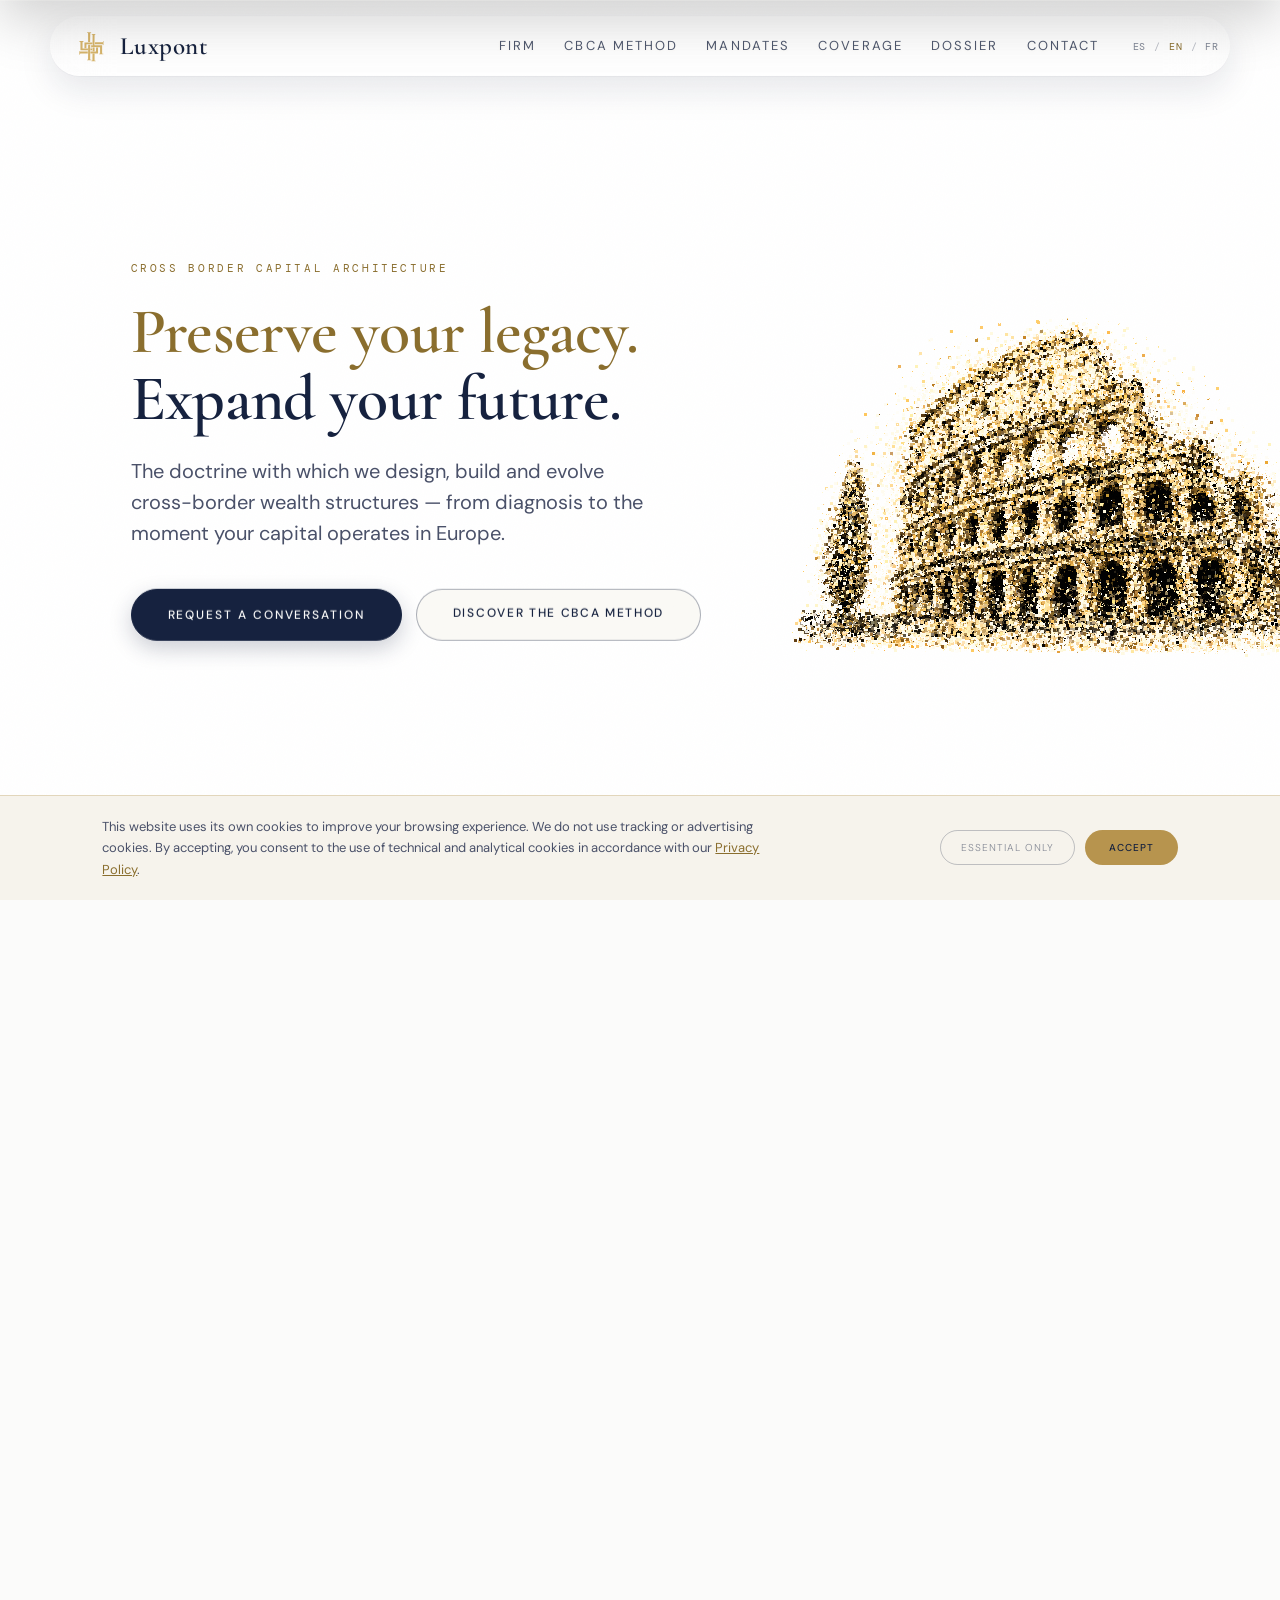
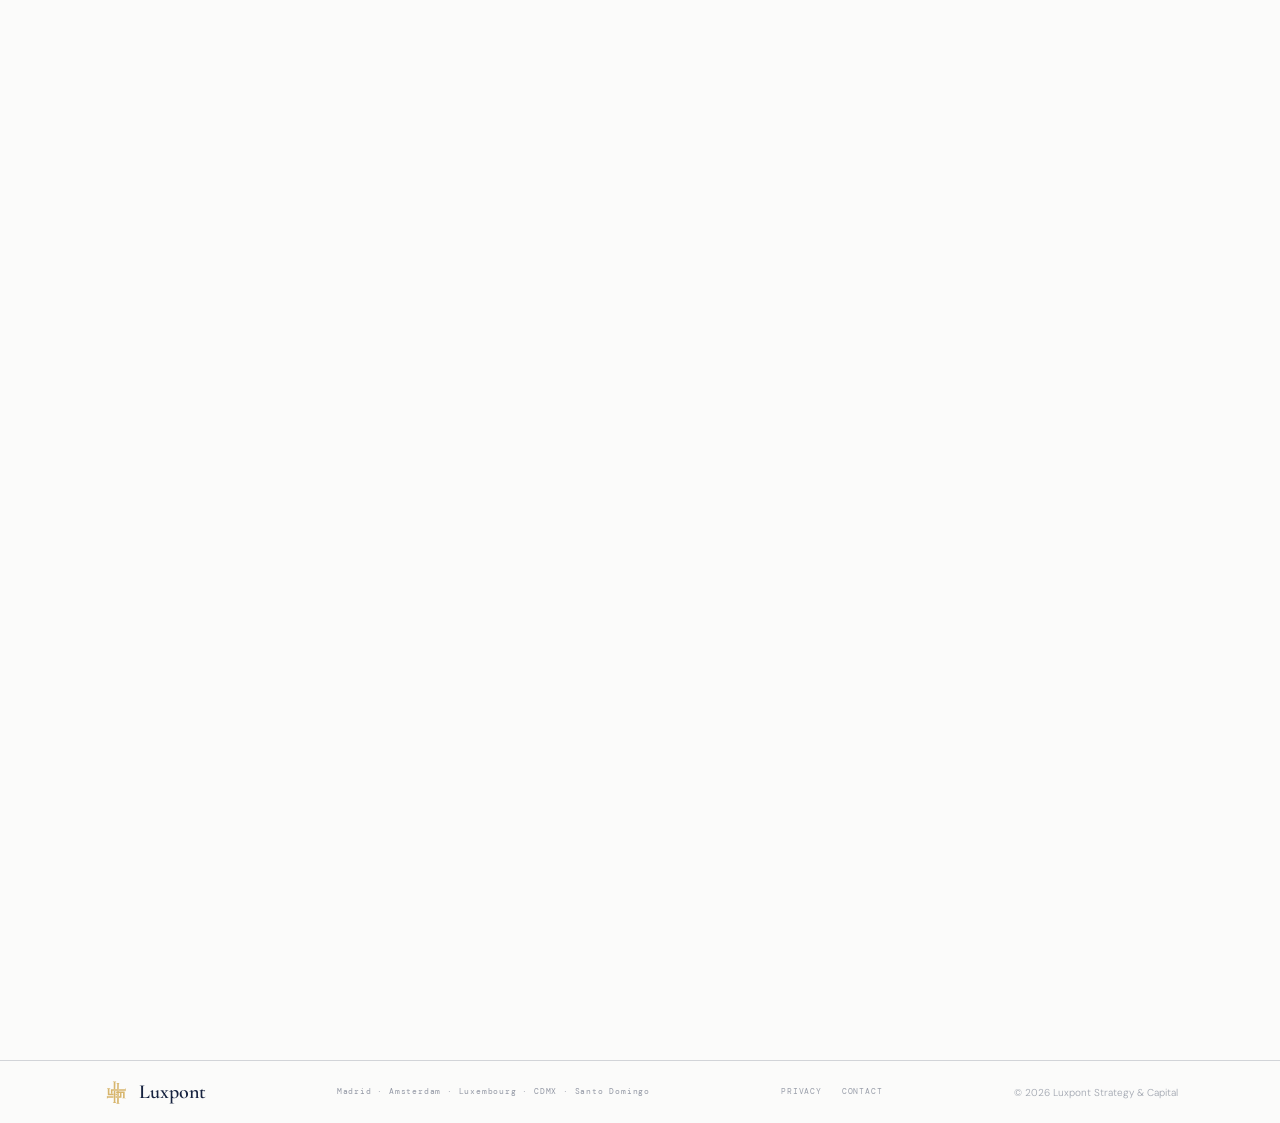
==== commit 6de0a36e: "Sacar el contenido de las cajas: microestructura editorial en toda la página Ninguna pieza de conten" ====
--- a/en/index.html
+++ b/en/index.html
@@ -171,8 +171,8 @@
 <link rel="preconnect" href="https://fonts.gstatic.com" crossorigin>
 <link href="https://fonts.googleapis.com/css2?family=Cormorant+Garamond:ital,wght@0,500;0,600;0,700;1,500;1,600&family=DM+Sans:opsz,wght@9..40,400;9..40,500;9..40,600&family=DM+Mono:wght@400;500&display=swap" rel="stylesheet">
 
-<link rel="stylesheet" href="/assets/css/site.css?v=8">
-<link rel="preload" as="script" href="/assets/js/particle-shapes.js?v=8">
+<link rel="stylesheet" href="/assets/css/site.css?v=9">
+<link rel="preload" as="script" href="/assets/js/particle-shapes.js?v=9">
 </head>
 <body>
 
@@ -307,13 +307,13 @@
               <button type="button" data-scroll="next" aria-label="Next">›</button>
             </div>
           </div>
-          <div class="gallery gallery-glass" data-gallery-track="valores">
-            <div class="card value-card"><div class="card-body"><div class="card-num">01</div><h3 class="card-title">Integrity without compromise.</h3><p class="card-desc">We promise only what we can guarantee. We design every structure with technical honesty — limits, risks and conditions included — because your trust is worth more than the mandate.</p></div></div>
-            <div class="card value-card"><div class="card-body"><div class="card-num">02</div><h3 class="card-title">Discretion as a principle.</h3><p class="card-desc">You never have to wonder where this information ends up. What you share with us does not exist outside this room.</p></div></div>
-            <div class="card value-card"><div class="card-body"><div class="card-num">03</div><h3 class="card-title">Technical precision.</h3><p class="card-desc">Depth before speed. Every structure is tested against current regulation, applicable double-taxation treaties and each jurisdiction's banking requirements.</p></div></div>
-            <div class="card value-card"><div class="card-body"><div class="card-num">04</div><h3 class="card-title">Full execution.</h3><p class="card-desc">The mandate ends when your capital is operating. We don't hand over blueprints: we hand over structures at work, with the account active and the first transfer executed.</p></div></div>
-            <div class="card value-card"><div class="card-body"><div class="card-num">05</div><h3 class="card-title">Deliberate selectivity.</h3><p class="card-desc">Few clients. Maximum depth. We work with a limited number of mandates at any one time: it's the condition for quality to remain sustainable.</p></div></div>
-            <div class="card value-card"><div class="card-body"><div class="card-num">06</div><h3 class="card-title">Ownership of responsibility.</h3><p class="card-desc">There is no such thing as an adviser who designs and hands off execution to a third party. We carry the technical and operational responsibility from start to finish. If something doesn't work, it's our problem — not yours.</p></div></div>
+          <div class="gallery" data-gallery-track="valores">
+            <div class="card value-card"><div class="card-body"><div class="card-num">01</div><div class="card-kicker">Integrity without compromise</div><h3 class="card-title">We promise only what we can guarantee.</h3><p class="card-desc">We design every structure with technical honesty — limits, risks and conditions included — because your trust is worth more than the mandate.</p></div></div>
+            <div class="card value-card"><div class="card-body"><div class="card-num">02</div><div class="card-kicker">Discretion as a principle</div><h3 class="card-title">You never have to wonder where this information ends up.</h3><p class="card-desc">What you share with us does not exist outside this room.</p></div></div>
+            <div class="card value-card"><div class="card-body"><div class="card-num">03</div><div class="card-kicker">Technical precision</div><h3 class="card-title">Depth before speed.</h3><p class="card-desc">Every structure is tested against current regulation, applicable double-taxation treaties and each jurisdiction's banking requirements.</p></div></div>
+            <div class="card value-card"><div class="card-body"><div class="card-num">04</div><div class="card-kicker">Full execution</div><h3 class="card-title">The mandate ends when your capital is operating.</h3><p class="card-desc">We don't hand over blueprints: we hand over structures at work, with the account active and the first transfer executed.</p></div></div>
+            <div class="card value-card"><div class="card-body"><div class="card-num">05</div><div class="card-kicker">Deliberate selectivity</div><h3 class="card-title">Few clients. Maximum depth.</h3><p class="card-desc">We work with a limited number of mandates at any one time: it's the condition for quality to remain sustainable.</p></div></div>
+            <div class="card value-card"><div class="card-body"><div class="card-num">06</div><div class="card-kicker">Ownership of responsibility</div><h3 class="card-title">There is no such thing as an adviser who designs and hands off execution to a third party.</h3><p class="card-desc">We carry the technical and operational responsibility from start to finish. If something doesn't work, it's our problem — not yours.</p></div></div>
           </div>
         </div>
       </div>
@@ -337,13 +337,13 @@
               <button type="button" data-scroll="next" aria-label="Next">›</button>
             </div>
           </div>
-          <div class="gallery gallery-glass" data-gallery-track="metodo">
-            <div class="pregunta-chip"><span class="pregunta-num">01</span><p>Who really controls the wealth?</p></div>
-            <div class="pregunta-chip"><span class="pregunta-num">02</span><p>Where should each asset legally reside?</p></div>
-            <div class="pregunta-chip"><span class="pregunta-num">03</span><p>How does capital flow between jurisdictions?</p></div>
-            <div class="pregunta-chip"><span class="pregunta-num">04</span><p>What evidence supports the structure?</p></div>
-            <div class="pregunta-chip"><span class="pregunta-num">05</span><p>What economic substance backs it?</p></div>
-            <div class="pregunta-chip"><span class="pregunta-num">06</span><p>How is its generational continuity guaranteed?</p></div>
+          <div class="gallery" data-gallery-track="metodo">
+            <div class="pregunta-chip"><span class="pregunta-num">01</span><div class="card-kicker">Control</div><p>Who really controls the wealth?</p></div>
+            <div class="pregunta-chip"><span class="pregunta-num">02</span><div class="card-kicker">Residence</div><p>Where should each asset legally reside?</p></div>
+            <div class="pregunta-chip"><span class="pregunta-num">03</span><div class="card-kicker">Circulation</div><p>How does capital flow between jurisdictions?</p></div>
+            <div class="pregunta-chip"><span class="pregunta-num">04</span><div class="card-kicker">Evidence</div><p>What evidence supports the structure?</p></div>
+            <div class="pregunta-chip"><span class="pregunta-num">05</span><div class="card-kicker">Substance</div><p>What economic substance backs it?</p></div>
+            <div class="pregunta-chip"><span class="pregunta-num">06</span><div class="card-kicker">Continuity</div><p>How is its generational continuity guaranteed?</p></div>
           </div>
         </div>
       </div>
@@ -362,16 +362,19 @@
             </div>
             <div class="modulo-card">
               <div class="n">02</div>
+              <div class="tag">Preservation &amp; succession</div>
               <h3>Multi-Jurisdictional Wealth Preservation Model™</h3>
               <p>Each asset in the right entity, succession planned and double-taxation treaties applied, so capital keeps creating wealth.</p>
             </div>
             <div class="modulo-card">
               <div class="n">03</div>
+              <div class="tag">Banking activation</div>
               <h3>International Operational Activation™</h3>
               <p>Corporate accounts at European banks for newly incorporated entities with foreign shareholders: the structure truly starts to move.</p>
             </div>
             <div class="modulo-card">
               <div class="n">04</div>
+              <div class="tag">Annual evidence</div>
               <h3>CBCA Evidence Protocol™</h3>
               <p>Economic substance documented every year, so the structure withstands any tax review.</p>
             </div>
@@ -460,19 +463,19 @@
           <div class="gallery" data-gallery-track="perfiles">
             <div class="card">
               <div class="card-img"><img src="/assets/redesign/img/perfil-empresario.webp" alt="The entrepreneur taking their first step into Europe" loading="lazy"></div>
-              <div class="card-body"><h3 class="card-title">The entrepreneur taking their first step into Europe</h3><p class="card-desc">First structure: holding company incorporated, operating account, wealth organised with tax efficiency from day one.</p></div>
+              <div class="card-body"><div class="card-kicker">First structure</div><h3 class="card-title">The entrepreneur taking their first step into Europe</h3><p class="card-desc">First structure: holding company incorporated, operating account, wealth organised with tax efficiency from day one.</p></div>
             </div>
             <div class="card">
               <div class="card-img"><img src="/assets/redesign/img/perfil-grupo-familiar.webp" alt="The cross-border family group" loading="lazy"></div>
-              <div class="card-body"><h3 class="card-title">The cross-border family group</h3><p class="card-desc">Assets across several countries brought under one coherent, lasting structure, with succession planned from incorporation.</p></div>
+              <div class="card-body"><div class="card-kicker">Multi-country group</div><h3 class="card-title">The cross-border family group</h3><p class="card-desc">Assets across several countries brought under one coherent, lasting structure, with succession planned from incorporation.</p></div>
             </div>
             <div class="card">
               <div class="card-img"><img src="/assets/redesign/img/perfil-family-office.webp" alt="The generational family office" loading="lazy"></div>
-              <div class="card-body"><h3 class="card-title">The generational family office</h3><p class="card-desc">Wealth structured to endure: discretion, succession and access to the European private market.</p></div>
+              <div class="card-body"><div class="card-kicker">Family office</div><h3 class="card-title">The generational family office</h3><p class="card-desc">Wealth structured to endure: discretion, succession and access to the European private market.</p></div>
             </div>
             <div class="card">
               <div class="card-img"><img src="/assets/redesign/img/perfil-latam-uk.webp" alt="Latin American capital bound for Europe" loading="lazy"></div>
-              <div class="card-body"><h3 class="card-title">Latin American capital bound for Europe</h3><p class="card-desc">We guide groups based in Mexico, the United States and the Dominican Republic through their transition to an international architecture.</p></div>
+              <div class="card-body"><div class="card-kicker">LATAM capital</div><h3 class="card-title">Latin American capital bound for Europe</h3><p class="card-desc">We guide groups based in Mexico, the United States and the Dominican Republic through their transition to an international architecture.</p></div>
             </div>
           </div>
         </div>
@@ -623,8 +626,8 @@
   </div>
 </div>
 
-<script src="/assets/js/particle-shapes.js?v=8"></script>
-<script src="/assets/js/particles.js?v=8"></script>
-<script src="/assets/js/main.js?v=8"></script>
+<script src="/assets/js/particle-shapes.js?v=9"></script>
+<script src="/assets/js/particles.js?v=9"></script>
+<script src="/assets/js/main.js?v=9"></script>
 </body>
 </html>
--- a/assets/css/site.css
+++ b/assets/css/site.css
@@ -377,23 +377,72 @@
   .gallery-piece-frame--tall{ height:clamp(380px,62vh,540px); }
 }
 
-/* Método CBCA — seis preguntas en una sola pantalla, sin scroll propio */
-.preguntas-grid{ display:grid; grid-template-columns:repeat(3,1fr); gap:16px 20px; margin-top:clamp(24px,4vh,40px); }
-.pregunta-chip{ background:var(--card-white); border-radius:16px; box-shadow:var(--shadow-card); padding:22px 22px 26px; transition:transform 0.3s var(--ease-snap), box-shadow 0.3s var(--ease-snap); }
-.pregunta-chip:hover{ transform:translateY(-3px); box-shadow:0 20px 40px rgba(22,34,63,0.1); }
-.pregunta-chip p{ font-family:var(--serif); font-style:italic; font-size:clamp(16px,1.5vw,19px); font-weight:500; color:var(--ink); line-height:1.35; margin-top:8px; }
+/* ════════════════════════════════════════════════════════
+  MICROESTRUCTURA EDITORIAL — el patrón único de contenido
+  ────────────────────────────────────────────────────────
+  Ninguna pieza de contenido vive dentro de una caja. Toda pieza
+  —valor, pregunta, módulo, mandato, perfil— se compone siempre en
+  el mismo orden, como una columna de revista:
+
+      visual  → foto a sangre, o el NÚMERO GRANDE donde no hay foto
+      kicker  → DM Mono, versalitas anchas, oro
+      titular → Cormorant Garamond
+      firma   → línea de cierre en cuerpo pequeño, tras un filete
+
+  Lo único que separa una columna de la siguiente es el aire: sin
+  fondo, sin borde, sin sombra, sin radio. El filete bajo el número
+  hace de "pie de foto" y le da al numeral la misma huella que
+  tendría la imagen que sustituye.
+════════════════════════════════════════════════════════ */
+.card-num,
+.pregunta-num,
+.modulo-card .n{
+  display:block;
+  font-family:var(--serif); font-weight:500; font-style:normal;
+  font-size:clamp(52px,5.4vw,88px); line-height:0.88;
+  letter-spacing:-0.02em;
+  color:var(--oro-texto); opacity:0.9;
+  font-variant-numeric:lining-nums tabular-nums;
+  margin:0 0 clamp(14px,1.7vw,22px);
+  padding-bottom:clamp(12px,1.4vw,18px);
+  border-bottom:1px solid rgba(183,148,78,0.3);
+}
+/* Firma — la línea de cierre de la columna, separada por filete */
+.card-result,
+.modulo-card p,
+.value-card .card-desc,
+[data-gallery-track="perfiles"] .card-desc{
+  margin-top:clamp(12px,1.4vw,18px);
+  padding-top:clamp(10px,1.2vw,14px);
+  border-top:1px solid rgba(22,34,63,0.12);
+}
+
+/* Método CBCA — seis preguntas, sin caja */
+.preguntas-grid{ display:grid; grid-template-columns:repeat(3,1fr); gap:clamp(28px,3.6vw,60px); margin-top:clamp(24px,4vh,40px); }
+.pregunta-chip{ background:none; border:0; border-radius:0; box-shadow:none; padding:0; }
+.pregunta-chip p{ font-family:var(--serif); font-style:italic; font-size:clamp(16px,1.5vw,19px); font-weight:500; color:var(--ink); line-height:1.35; margin-top:0; }
 @media(max-width:760px){ .preguntas-grid{ grid-template-columns:1fr 1fr; } }
 @media(max-width:520px){ .preguntas-grid{ grid-template-columns:1fr; } }
 
-/* La Metodología — cuatro módulos condensados en cuadrícula */
-.modulos-grid{ display:grid; grid-template-columns:1fr 1fr; gap:clamp(16px,2.4vw,24px); margin-top:clamp(24px,4vh,36px); }
-.modulo-card{ background:var(--card-white); border-radius:16px; box-shadow:var(--shadow-card); padding:22px 24px 26px; transition:transform 0.3s var(--ease-snap), box-shadow 0.3s var(--ease-snap); }
-.modulo-card:hover{ transform:translateY(-3px); box-shadow:0 20px 40px rgba(22,34,63,0.1); }
-.modulo-card .n{ font-family:var(--data); font-size:24px; font-weight:400; color:var(--oro-texto); line-height:1; letter-spacing:0.02em; font-variant-numeric:tabular-nums; }
-.modulo-card .tag{ font-family:var(--mono); font-size:10px; letter-spacing:0.22em; text-transform:uppercase; color:var(--oro-texto); margin:6px 0 2px; }
-.modulo-card h3{ font-family:var(--serif); font-size:clamp(16px,1.5vw,19px); font-weight:600; color:var(--ink); margin:6px 0 8px; }
-.modulo-card p{ font-family:var(--sans); font-size:13px; font-weight:400; color:var(--ink-soft); line-height:1.6; }
-@media(max-width:760px){ .modulos-grid{ grid-template-columns:1fr; } }
+/* La Metodología — cuatro módulos en cuatro columnas de aire */
+.modulos-grid{ display:grid; grid-template-columns:repeat(4,1fr); gap:clamp(26px,3.2vw,56px); margin-top:clamp(26px,4vh,44px); align-items:start; }
+.modulo-card{ background:none; border:0; border-radius:0; box-shadow:none; padding:0; }
+.modulo-card .tag{ font-family:var(--mono); font-size:10px; letter-spacing:0.22em; text-transform:uppercase; color:var(--oro-texto); margin:0 0 8px; }
+.modulo-card h3{ font-family:var(--serif); font-size:clamp(17px,1.6vw,21px); font-weight:600; color:var(--ink); line-height:1.22; margin:0; }
+.modulo-card p{ font-family:var(--sans); font-size:12.5px; font-weight:400; color:var(--ink-soft); line-height:1.65; }
+/* Disciplina de retícula: en las cuatro columnas de escritorio, numeral,
+   kicker, titular y firma comparten pauta, de modo que los filetes cruzan
+   la página a la misma altura aunque los títulos midan distinto. Sin
+   subgrid (navegadores antiguos) cada columna simplemente fluye: se pierde
+   la alineación, no el orden. */
+@media(min-width:961px){
+  @supports (grid-template-rows: subgrid){
+    .modulos-grid{ grid-template-rows:auto auto auto auto; }
+    .modulo-card{ display:grid; grid-row:span 4; grid-template-rows:subgrid; row-gap:0; }
+  }
+}
+@media(max-width:960px){ .modulos-grid{ grid-template-columns:1fr 1fr; } }
+@media(max-width:600px){ .modulos-grid{ grid-template-columns:1fr; } }
 
 .foco-list.compact .foco-item{ padding:12px 0; }
 .dossier-slide, .contacto-slide{ display:grid; grid-template-columns:1.1fr 1fr; gap:clamp(40px,6vw,80px); align-items:center; }
@@ -471,60 +520,60 @@
 .gallery-note{ font-family:var(--mono); font-size:9px; color:rgba(22,34,63,0.4); letter-spacing:0.08em; margin:14px 0 0; max-width:560px; }
 .bg-black .gallery-note{ color:rgba(22,34,63,0.4); }
 
-.gallery{ display:flex; gap:20px; overflow-x:auto; padding-right:var(--gutter); padding-top:4px; padding-bottom:16px; scroll-snap-type:x mandatory; -webkit-overflow-scrolling:touch; scrollbar-width:thin; scrollbar-color:rgba(183,148,78,0.3) transparent; }
+/* El aire entre columnas es la única separación: nada de marcos. */
+.gallery{ display:flex; gap:clamp(34px,4.2vw,72px); overflow-x:auto; padding-right:var(--gutter); padding-top:4px; padding-bottom:16px; scroll-snap-type:x mandatory; -webkit-overflow-scrolling:touch; scrollbar-width:thin; scrollbar-color:rgba(183,148,78,0.3) transparent; }
 .gallery::-webkit-scrollbar{ height:2px; }
 .gallery::-webkit-scrollbar-thumb{ background:rgba(183,148,78,0.3); }
 
-.card{ flex:0 0 340px; scroll-snap-align:start; background:var(--card-white); border:1px solid var(--border); border-radius:14px; overflow:hidden; box-shadow:var(--shadow-card); transition:box-shadow 0.4s var(--ease-snap), transform 0.4s var(--ease-snap); }
-.card:hover{ box-shadow:0 20px 48px rgba(22,34,63,0.16); transform:translateY(-6px); }
-.card-img{ width:100%; height:220px; position:relative; overflow:hidden; }
-.card-img img{ width:100%; height:100%; object-fit:cover; transition:transform 0.6s var(--ease-snap); }
-.card:hover .card-img img{ transform:scale(1.06); }
-.card-img::after{ content:''; position:absolute; inset:0; background:linear-gradient(0deg,rgba(0,0,0,0.4) 0%,transparent 55%); }
-.card-body{ padding:24px 26px 28px; }
+.card{ flex:0 0 clamp(260px,27vw,330px); scroll-snap-align:start; background:none; border:0; border-radius:0; box-shadow:none; }
+.card-img{ width:100%; height:clamp(150px,24vh,240px); position:relative; overflow:hidden; margin-bottom:clamp(14px,1.7vw,22px); }
+.card-img img{ width:100%; height:100%; object-fit:cover; transition:transform 0.8s var(--ease-snap); }
+.card:hover .card-img img{ transform:scale(1.04); }
+.card-body{ padding:0; }
 .card-kicker{ font-family:var(--mono); font-size:10px; color:var(--oro-texto); letter-spacing:0.22em; text-transform:uppercase; margin-bottom:10px; }
-.card-title{ font-family:var(--serif); font-size:clamp(20px,1.8vw,23px); font-weight:600; color:var(--ink); line-height:1.2; margin-bottom:12px; }
-.card-desc{ font-family:var(--sans); font-size:13.5px; font-weight:400; color:var(--ink-soft); line-height:1.7; }
-.card-result{ margin-top:14px; padding-top:14px; border-top:1px solid var(--border); font-family:var(--sans); font-size:13.5px; font-weight:400; color:var(--ink-soft); line-height:1.65; }
+.card-title{ font-family:var(--serif); font-size:clamp(20px,1.8vw,23px); font-weight:600; color:var(--ink); line-height:1.2; margin-bottom:0; }
+.card-desc{ font-family:var(--sans); font-size:13px; font-weight:400; color:var(--ink-soft); line-height:1.7; margin-top:clamp(10px,1.2vw,14px); }
+.card-result{ font-family:var(--sans); font-size:12.5px; font-weight:400; color:var(--ink-soft); line-height:1.65; }
 .card-result strong{ color:var(--black); font-weight:600; }
 
-.card.value-card{ background:var(--card-white); flex-basis:320px; }
-.card.value-card .card-body{ padding:34px 30px; }
-.card.value-card .card-num{ font-family:var(--data); font-size:14px; color:var(--oro-texto); opacity:0.9; letter-spacing:0.05em; margin-bottom:20px; font-variant-numeric:tabular-nums; }
-.card.value-card .card-title{ font-family:var(--sans); font-size:15px; font-weight:500; color:var(--black); line-height:1.32; margin-bottom:10px; }
-.card.value-card .card-desc{ color:var(--muted); }
-
-@media(max-width:960px){ .card{ flex:0 0 290px; } .card.value-card{ flex-basis:270px; } }
-
-/* Mandatos cards: horizontal (image beside copy) instead of stacked
-   (image above copy) — a stacked 220px image + kicker/title/description/
-   result body routinely ran taller than the pinned slide's fixed 100vh,
-   so with .slide's overflow:hidden + centered content, the heading above
-   the cards ended up partially clipped by the container instead of the
-   cards themselves visibly overflowing. Putting the image beside the text
-   instead of above it removes ~220px from the card's height without
-   cutting any content. Scoped to this one gallery — "Con quién
-   trabajamos" reuses .card too and wasn't reported broken.
-   Stays horizontal all the way down to 761px, not the usual 960px
-   tablet breakpoint: the pinned/fixed-100vh .slide behaviour this is
-   working around doesn't switch off until 760px (see the reduced-motion/
-   max-width:760px query further down), so reverting to the tall stacked
-   layout any earlier would reopen the exact overflow this exists to
-   prevent on tablets like iPad portrait (768px). */
-[data-gallery-track="mandatos"] .card{ flex:0 0 620px; display:flex; flex-direction:row; align-items:stretch; }
-[data-gallery-track="mandatos"] .card-img{ width:220px; height:auto; flex-shrink:0; }
-[data-gallery-track="mandatos"] .card-body{ flex:1; min-width:0; padding:22px 24px; display:flex; flex-direction:column; justify-content:center; }
-[data-gallery-track="mandatos"] .card-desc{ line-height:1.65; }
-@media(max-width:760px){
-  [data-gallery-track="mandatos"] .card{ flex-basis:300px; flex-direction:column; }
-  [data-gallery-track="mandatos"] .card-img{ width:100%; height:180px; }
-}
-
-/* ════════════════════════════════════════════════════════
-  METODO CBCA — número de pregunta reutilizado por .pregunta-chip
-  (el resto del layout vive en el bloque DIAPOSITIVAS de arriba)
-════════════════════════════════════════════════════════ */
-.pregunta-num{ font-family:var(--data); font-size:15px; color:var(--oro-texto); letter-spacing:0.05em; font-variant-numeric:tabular-nums; }
+/* Valores — sin foto: el número grande ocupa su lugar */
+.card.value-card{ flex:0 0 clamp(240px,25vw,300px); }
+.card.value-card .card-title{ font-size:clamp(19px,1.7vw,22px); }
+.card.value-card .card-desc{ font-size:12.5px; color:var(--muted); }
+
+@media(max-width:960px){ .card{ flex:0 0 clamp(240px,64vw,290px); } .card.value-card{ flex:0 0 clamp(230px,62vw,270px); } }
+
+/* Mandatos — la pieza más densa de la página (foto + kicker + titular +
+   descripción + firma) y la única que se apila dentro de una diapositiva
+   fijada a 100vh con overflow:hidden. Al quitar la caja desaparece el
+   padding del marco, pero el riesgo de desbordar sigue ahí, así que todo
+   lo que ocupa alto —foto y cuerpo— se dimensiona con vh: la columna
+   respira en pantallas altas y se comprime sin recortar contenido en las
+   bajas, en lugar de volver a tumbar la foto al lado del texto.
+   Antes esto era horizontal (foto al lado) precisamente por ese motivo;
+   ahora se apila para respetar el orden foto → kicker → titular → firma. */
+[data-gallery-track="mandatos"] .card{ flex:0 0 clamp(280px,30vw,360px); }
+[data-gallery-track="mandatos"] .card-img{ height:clamp(110px,17vh,190px); }
+[data-gallery-track="mandatos"] .card-title{ font-size:clamp(18px,1.6vw,21px); }
+[data-gallery-track="mandatos"] .card-desc{ font-size:12.5px; line-height:1.6; }
+
+/* Portátiles bajos (1280×720 y similares): la diapositiva sigue fijada a
+   100vh con overflow:hidden, así que ahí se recorta el margen —no el
+   contenido— para que la columna de mandatos, que es la más alta, entre
+   entera. */
+@media(min-width:761px) and (max-height:820px){
+  .slide{ padding-top:76px; padding-bottom:24px; }
+  .gallery-note{ margin-top:8px; }
+  [data-gallery-track="mandatos"] .card-img{ height:clamp(88px,13vh,150px); }
+  [data-gallery-track="mandatos"] .card-desc{ font-size:12px; line-height:1.55; }
+  [data-gallery-track="mandatos"] .card-result{ font-size:12px; }
+}
+
+/* ════════════════════════════════════════════════════════
+  METODO CBCA — el número de pregunta comparte el tratamiento de
+  numeral-sustituto-de-foto (bloque MICROESTRUCTURA EDITORIAL);
+  el resto del layout vive en el bloque DIAPOSITIVAS de arriba
+════════════════════════════════════════════════════════ */
 
 /* ════════════════════════════════════════════════════════
   COBERTURA
@@ -671,9 +720,10 @@
 @media(max-width:600px){ .intro-splash-logo{ width:min(86vw, 420px); } }
 
 /* ══ SPLIT GALLERY (Valores Centrales · Método CBCA) ══
-   A big, left-aligned heading holds the left column; the cards live in a
-   horizontal-scroll track on the right, taller/portrait, rendered as iOS-style
-   "liquid glass" — translucent frosted panels with a specular top edge. */
+   A big, left-aligned heading holds the left column; the items live in a
+   horizontal-scroll track on the right, as bare editorial columns — no
+   panel, no frame. The frosted "liquid glass" cards that used to live here
+   were removed: they boxed the content instead of setting it. */
 .gallery-split{ display:grid; grid-template-columns:minmax(300px, 38%) 1fr; gap:clamp(28px,4vw,60px); align-items:center; }
 .gallery-split-head{ align-self:center; min-width:0; }
 .gallery-split-head .h2-display{ font-size:clamp(30px,3.8vw,54px); text-align:left; max-width:none; margin-bottom:clamp(14px,1.8vw,22px); }
@@ -685,70 +735,18 @@
 .metodo-manifesto{ font-size:clamp(38px,5.2vw,66px); max-width:none; }
 .gallery-split-head .body-text{ margin-bottom:0; }
 .gallery-split-head .gallery-nav{ margin-top:28px; }
-.gallery-split .gallery{ min-width:0; align-items:stretch; padding-top:8px; padding-bottom:20px; }
-
-/* Liquid-glass cards — translucent, frosted, portrait */
-.gallery-glass .card,
-.gallery-glass .pregunta-chip{
-  flex:0 0 clamp(230px, 25vw, 290px);
-  min-height:clamp(300px, 46vh, 420px);
-  display:flex; flex-direction:column;
-  background:linear-gradient(160deg, rgba(255,255,255,0.62) 0%, rgba(255,255,255,0.34) 100%);
-  backdrop-filter:blur(22px) saturate(180%); -webkit-backdrop-filter:blur(22px) saturate(180%);
-  border:1px solid rgba(255,255,255,0.7);
-  border-radius:24px;
-  box-shadow:
-    inset 0 1px 0 rgba(255,255,255,0.85),
-    inset 0 -1px 0 rgba(255,255,255,0.25),
-    0 18px 46px rgba(22,34,63,0.13);
-  scroll-snap-align:start;
-  transition:transform 0.4s var(--ease-snap), box-shadow 0.4s var(--ease-snap), background 0.4s var(--ease-snap);
-}
-.gallery-glass .card:hover,
-.gallery-glass .pregunta-chip:hover{
-  transform:translateY(-6px);
-  background:linear-gradient(160deg, rgba(255,255,255,0.72) 0%, rgba(255,255,255,0.44) 100%);
-  box-shadow:
-    inset 0 1px 0 rgba(255,255,255,0.95),
-    inset 0 -1px 0 rgba(255,255,255,0.3),
-    0 28px 62px rgba(22,34,63,0.2);
-}
-/* No image slot here — the text is the whole card, so it fills it: the
-   number + title + copy sit as one vertically-centred block with balanced
-   space top and bottom, never a blank placeholder gap up top. */
-.gallery-glass .card .card-body{ padding:38px 32px; flex:1; display:flex; flex-direction:column; justify-content:center; }
-.gallery-glass .card.value-card .card-num{ font-size:13px; letter-spacing:0.2em; opacity:0.7; margin:0 0 20px; }
-.gallery-glass .card.value-card .card-title{ font-size:19px; margin:0 0 15px; }
-.gallery-glass .card.value-card .card-desc{ font-size:13px; line-height:1.85; }
-.gallery-glass .pregunta-chip{ padding:38px 32px; justify-content:center; }
-.gallery-glass .pregunta-chip .pregunta-num{ font-size:15px; opacity:0.7; margin:0 0 22px; }
-.gallery-glass .pregunta-chip p{ font-size:clamp(18px,1.6vw,24px); margin:0; line-height:1.5; }
+/* Columnas alineadas por arriba: sin caja, lo que ordena la retícula es la
+   línea superior de cada numeral, no un panel de altura común. */
+.gallery-split .gallery{ min-width:0; align-items:flex-start; padding-top:8px; padding-bottom:20px; }
+.gallery-split .pregunta-chip{ flex:0 0 clamp(230px,25vw,300px); scroll-snap-align:start; }
+.gallery-split .pregunta-chip p{ font-size:clamp(18px,1.6vw,24px); line-height:1.45; }
 
 @media(max-width:900px){
   .gallery-split{ grid-template-columns:1fr; gap:22px; align-items:start; }
   .gallery-split-head .h2-display{ font-size:clamp(26px,7vw,40px); }
-  .gallery-glass .card, .gallery-glass .pregunta-chip{ min-height:clamp(300px, 48vh, 400px); }
+  .gallery-split .pregunta-chip{ flex:0 0 clamp(230px,64vw,280px); }
 }
 
 /* ══ Valores Centrales · Método CBCA ══
-   Same background as every other page (the "Metodología CBCA" module slide);
-   the frosted glass cards are kept a touch brighter so they still read as a
-   lifted surface on the near-white field. */
+   Mismo fondo que el resto de la página. */
 .slide-dark{ background:var(--marfil); }
-/* whiter frosted panels so they lift cleanly off the grey */
-.slide-dark .gallery-glass .card,
-.slide-dark .gallery-glass .pregunta-chip{
-  background:linear-gradient(160deg, rgba(255,255,255,0.96) 0%, rgba(255,255,255,0.82) 100%);
-  border-color:rgba(255,255,255,0.85);
-  box-shadow:
-    inset 0 1px 0 rgba(255,255,255,0.95),
-    inset 0 -1px 0 rgba(255,255,255,0.4),
-    0 20px 46px rgba(22,34,63,0.16);
-}
-.slide-dark .gallery-glass .card:hover,
-.slide-dark .gallery-glass .pregunta-chip:hover{
-  background:linear-gradient(160deg, rgba(255,255,255,1) 0%, rgba(255,255,255,0.9) 100%);
-  box-shadow:
-    inset 0 1px 0 rgba(255,255,255,1),
-    0 30px 60px rgba(22,34,63,0.22);
-}
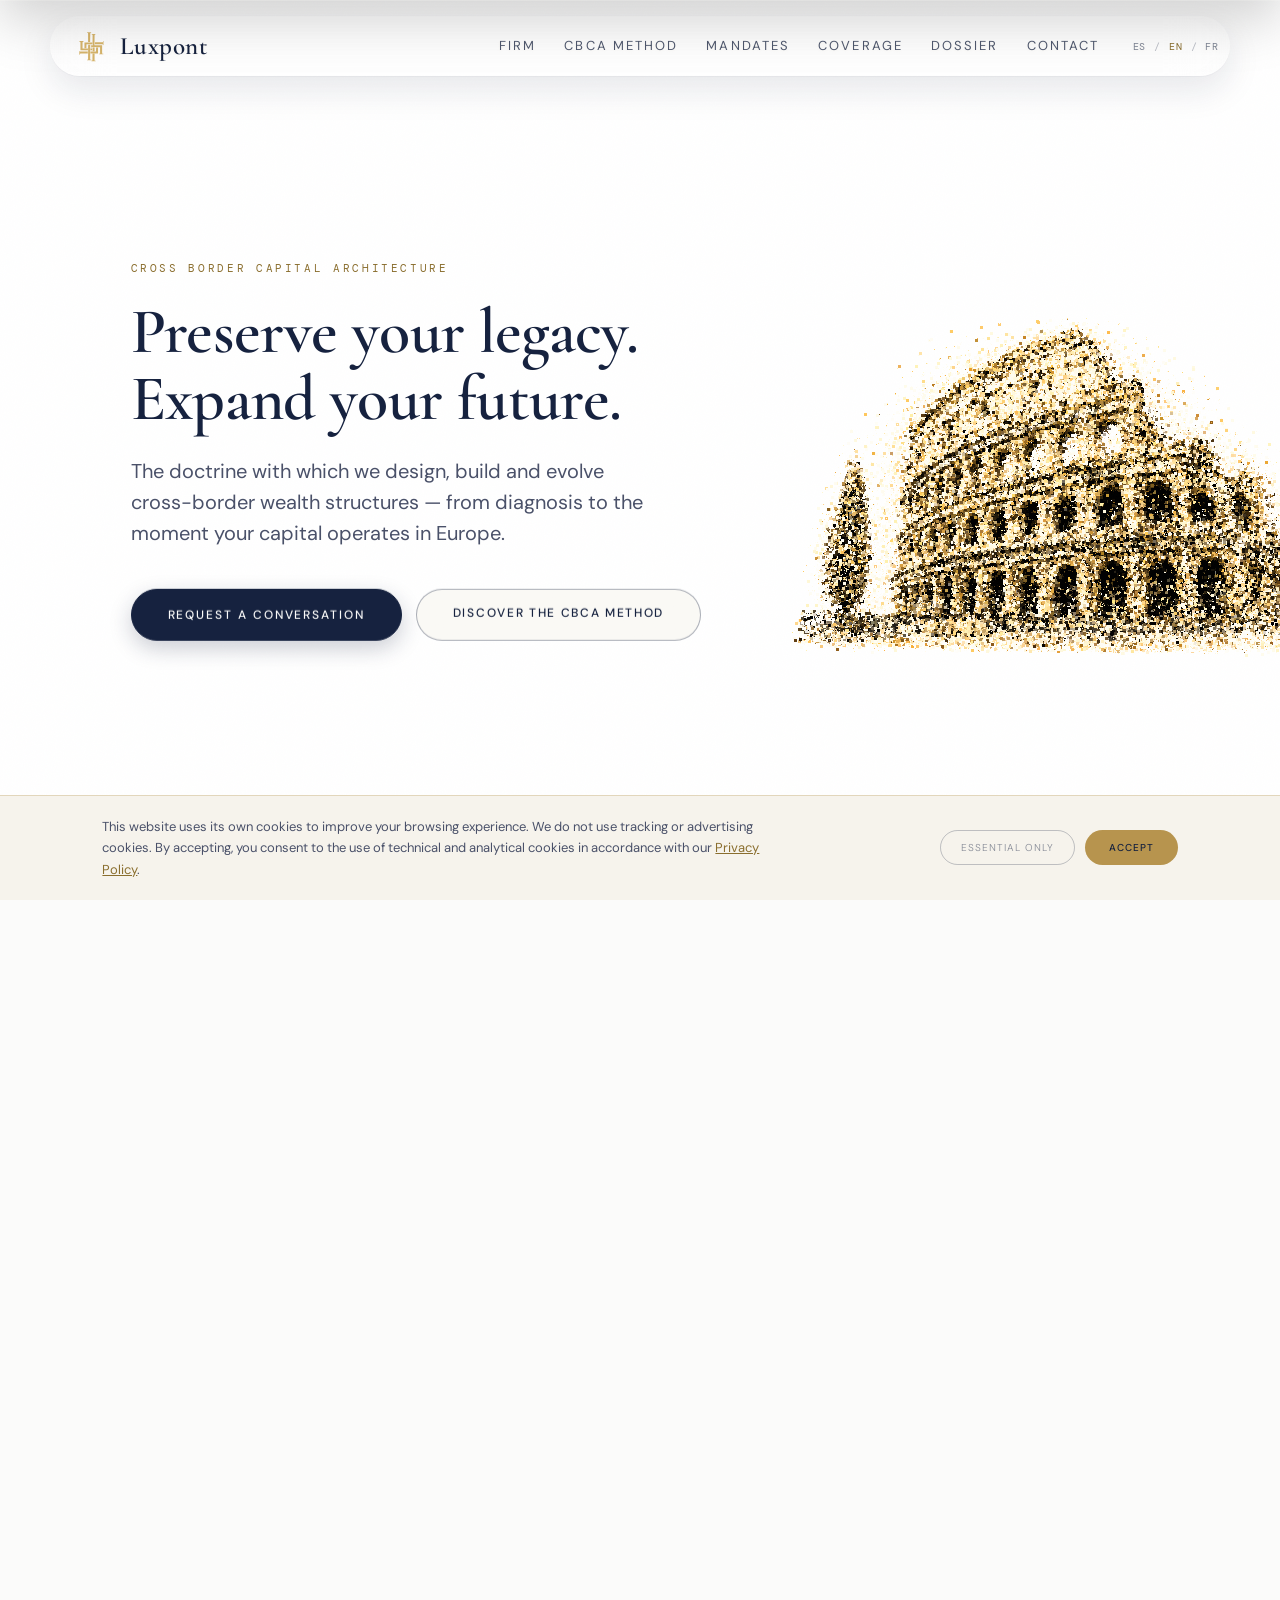
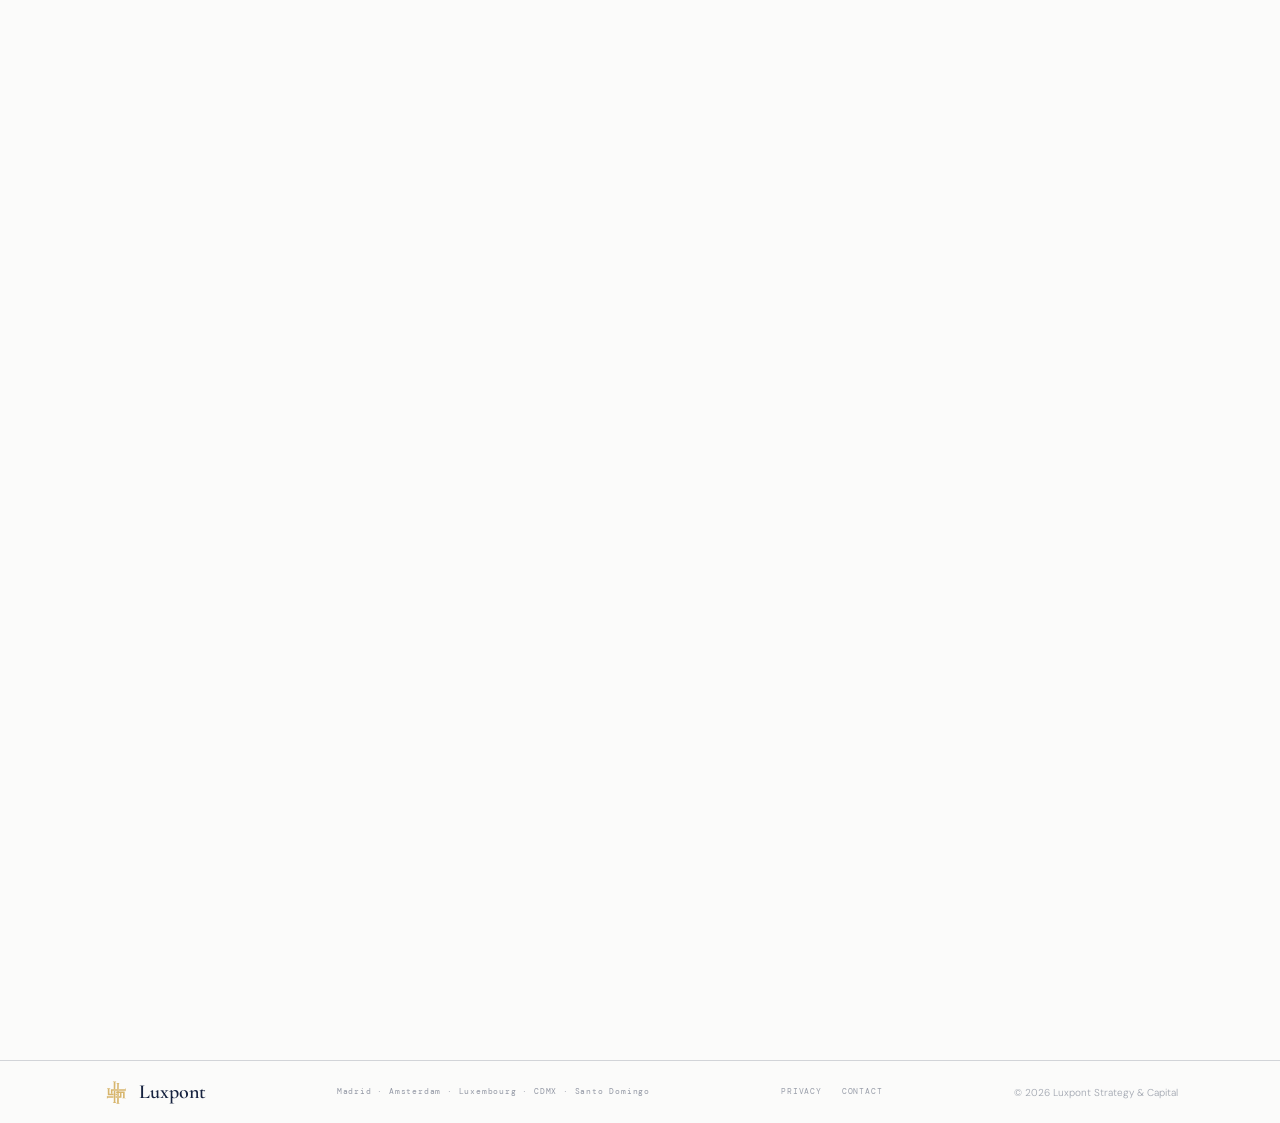
==== commit 58f691ad: "Cobertura: lista editorial en vez de tabla; titulares en marino sólido Quita la rejilla con cabecera" ====
--- a/en/index.html
+++ b/en/index.html
@@ -171,8 +171,8 @@
 <link rel="preconnect" href="https://fonts.gstatic.com" crossorigin>
 <link href="https://fonts.googleapis.com/css2?family=Cormorant+Garamond:ital,wght@0,500;0,600;0,700;1,500;1,600&family=DM+Sans:opsz,wght@9..40,400;9..40,500;9..40,600&family=DM+Mono:wght@400;500&display=swap" rel="stylesheet">
 
-<link rel="stylesheet" href="/assets/css/site.css?v=9">
-<link rel="preload" as="script" href="/assets/js/particle-shapes.js?v=9">
+<link rel="stylesheet" href="/assets/css/site.css?v=10">
+<link rel="preload" as="script" href="/assets/js/particle-shapes.js?v=10">
 </head>
 <body>
 
@@ -488,26 +488,26 @@
             <div class="gallery-piece-text">
               <div class="label">Coverage</div>
               <h2 class="h2-display compact">Europe as a base. <em>The world as the horizon.</em></h2>
-              <div class="cov-table">
-                <div class="cov-thead"><div>Area</div><div>Focus</div><div>Jurisdictions</div></div>
-                <div class="cov-row">
-                  <div class="cov-area">Primary focus</div>
-                  <div class="cov-enfoque">Solid structures + tax efficiency + banking access.</div>
-                  <div class="cov-juris">Netherlands, Luxembourg, Switzerland, Spain, France.</div>
-                </div>
-                <div class="cov-row">
-                  <div class="cov-area">Complementary jurisdictions</div>
-                  <div class="cov-enfoque">Diversification + SPVs + fixed/equity income markets.</div>
-                  <div class="cov-juris">Dominican Republic, United States, United Kingdom.</div>
-                </div>
-                <div class="cov-row">
-                  <div class="cov-area">Origin of capital</div>
-                  <div class="cov-enfoque">—</div>
-                  <div class="cov-juris">Mexico, United States, Dominican Republic.</div>
-                </div>
-              </div>
-              <h2 class="h2-display compact" style="margin-top:22px">Madrid is not just an advantage. <em>It's your bridge to Europe.</em></h2>
-              <p class="body-text" style="margin-top:12px">Same language, same legal culture, and a regulatory passport across the 27 countries of the EU.</p>
+              <ul class="cov-list">
+                <li class="cov-item">
+                  <h3 class="cov-zona">Primary focus</h3>
+                  <p class="cov-desc">Solid structures, tax efficiency and banking access.</p>
+                  <p class="cov-juris">Netherlands, Luxembourg, Switzerland, Spain, France.</p>
+                </li>
+                <li class="cov-item">
+                  <h3 class="cov-zona">Complementary jurisdictions</h3>
+                  <p class="cov-desc">Diversification, SPVs and fixed-income and equity markets.</p>
+                  <p class="cov-juris">Dominican Republic, United States, United Kingdom.</p>
+                </li>
+                <li class="cov-item">
+                  <h3 class="cov-zona">Origin of capital</h3>
+                  <p class="cov-juris">Mexico, United States, Dominican Republic.</p>
+                </li>
+              </ul>
+              <div class="cov-cierre">
+                <h2 class="h2-display compact">Madrid is not just an advantage. <em>It's your bridge to Europe.</em></h2>
+                <p class="body-text">Same language, same legal culture, and a regulatory passport across the 27 countries of the EU.</p>
+              </div>
             </div>
             <figure class="gallery-piece-frame gallery-piece-frame--tall">
               <img src="/assets/redesign/img/madrid.webp" alt="Edificio Canalejas, Madrid" loading="lazy">
@@ -626,8 +626,8 @@
   </div>
 </div>
 
-<script src="/assets/js/particle-shapes.js?v=9"></script>
-<script src="/assets/js/particles.js?v=9"></script>
-<script src="/assets/js/main.js?v=9"></script>
+<script src="/assets/js/particle-shapes.js?v=10"></script>
+<script src="/assets/js/particles.js?v=10"></script>
+<script src="/assets/js/main.js?v=10"></script>
 </body>
 </html>
--- a/assets/css/site.css
+++ b/assets/css/site.css
@@ -95,11 +95,11 @@
 .label { font-family:var(--mono); font-size:11px; font-weight:400; letter-spacing:0.24em; text-transform:uppercase; color:var(--oro-texto); margin-bottom:14px; }
 .label.on-dark { color:var(--oro-texto); }
 .h2-display { font-family:var(--serif); font-size:clamp(32px,4.5vw,56px); font-weight:600; letter-spacing:-0.005em; line-height:1.08; color:var(--ink); margin:0 0 clamp(18px,2.2vw,30px); }
-/* The accent phrase stays in the same display face as the rest of the heading
-   — set apart by the gold colour alone, not a second (serif) typeface. Mixing
-   the heavy condensed sans with a light serif italic mid-line read as a clash;
-   one face + one accent colour keeps each heading coherent. */
-.h2-display em { font-family:inherit; font-style:normal; font-weight:inherit; font-stretch:inherit; letter-spacing:inherit; color:var(--oro-texto); }
+/* MONOCROMO: los titulares van íntegros en marino (#16223f). <em> se conserva
+   como marca semántica de la frase de remate, pero NO cambia de color — el
+   titular bicolor marino+dorado leía a plantilla. El dorado queda reservado
+   al kicker en mayúsculas (.label / .card-kicker / .tag / eyebrow). */
+.h2-display em { font-family:inherit; font-style:normal; font-weight:inherit; font-stretch:inherit; letter-spacing:inherit; color:inherit; }
 .h2-display.on-dark { color:var(--navy); }
 .body-text { font-family:var(--sans); font-size:16px; font-weight:400; line-height:1.7; color:var(--ink-soft); }
 .body-text p { margin-bottom:16px; }
@@ -211,17 +211,13 @@
 .hero-content{ position:relative; z-index:4; padding:0 var(--gutter); max-width:780px; width:100%; margin:0; text-align:left; }
 .hero-eyebrow{ font-family:var(--mono); font-size:11px; color:var(--oro-texto); letter-spacing:0.24em; text-transform:uppercase; margin-bottom:20px; opacity:0; animation:fadeUp 0.8s var(--ease) 0.3s forwards; }
 .hero-h1{ font-family:var(--serif); font-size:clamp(40px,5vw,64px); font-weight:600; line-height:1.05; color:var(--ink); text-shadow:0 0 22px rgba(255,255,255,0.7); margin:0 0 24px; max-width:780px; letter-spacing:-0.01em; opacity:0; animation:fadeUp 0.9s var(--ease) 0.45s forwards; }
-.hero-h1 em{ font-family:var(--serif); font-style:italic; font-weight:500; font-stretch:normal; letter-spacing:-0.01em; color:var(--oro-texto); }
-/* Which clause is gold flips with the active landmark: "Preserva tu
-   legado" for Coliseo (the default/normal state), "Expande tu futuro"
-   for Metropolis (.mirrored) — synced to the same align-class toggle
-   particles.js already uses for the text-position swap, so the colour
-   change reads as part of the same transition instead of a separate cut. */
-.hero-h1-a, .hero-h1-b{ display:block; }
-.hero-h1-a{ color:var(--oro-texto); transition:color 1.2s var(--ease); }
-.hero-h1-b{ color:inherit; transition:color 1.2s var(--ease); }
-.hero-content.mirrored .hero-h1-a{ color:inherit; }
-.hero-content.mirrored .hero-h1-b{ color:var(--oro-texto); }
+.hero-h1 em{ font-family:var(--serif); font-style:italic; font-weight:500; font-stretch:normal; letter-spacing:-0.01em; color:inherit; }
+/* MONOCROMO: el H1 iba antes en dos colores, alternando qué frase se teñía de
+   dorado según el landmark activo (.mirrored). Ambas cláusulas van ahora en
+   marino sólido; el movimiento del hero lo lleva la posición, no el color. */
+.hero-h1-a, .hero-h1-b{ display:block; color:inherit; }
+.hero-content.mirrored .hero-h1-a,
+.hero-content.mirrored .hero-h1-b{ color:inherit; }
 .hero-lead{ font-family:var(--sans); font-size:clamp(18px,1.8vw,20px); font-weight:400; color:var(--ink-soft); text-shadow:0 1px 3px rgba(255,255,255,0.9), 0 0 16px rgba(255,255,255,0.85), 0 0 30px rgba(255,255,255,0.6); max-width:520px; margin:0 0 40px; line-height:1.55; letter-spacing:0; opacity:0; animation:fadeUp 0.9s var(--ease) 0.6s forwards; }
 .hero-lead em{ font-style:italic; color:var(--navy); }
 .hero-actions{ display:flex; gap:14px; flex-wrap:wrap; justify-content:flex-start; opacity:0; animation:fadeUp 0.9s var(--ease) 0.75s forwards; }
@@ -401,7 +397,9 @@
   font-family:var(--serif); font-weight:500; font-style:normal;
   font-size:clamp(52px,5.4vw,88px); line-height:0.88;
   letter-spacing:-0.02em;
-  color:var(--oro-texto); opacity:0.9;
+  /* MONOCROMO: el numeral display va en marino como el resto del titular.
+     El dorado queda solo para el kicker en mayúsculas. */
+  color:var(--ink); opacity:0.9;
   font-variant-numeric:lining-nums tabular-nums;
   margin:0 0 clamp(14px,1.7vw,22px);
   padding-bottom:clamp(12px,1.4vw,18px);
@@ -503,7 +501,7 @@
 .bespoke-inner{ position:relative; z-index:2; text-align:center; max-width:800px; padding:80px var(--gutter); }
 .bespoke-attr{ font-family:var(--mono); font-size:11px; color:var(--oro-texto); letter-spacing:0.24em; text-transform:uppercase; margin-bottom:28px; }
 .bespoke-q{ font-family:var(--serif); font-size:clamp(24px,3.2vw,40px); font-weight:500; font-style:italic; color:var(--ink); line-height:1.4; text-shadow:0 1px 2px rgba(246,243,236,0.8); margin:0; }
-.bespoke-q em{ color:var(--oro-texto); font-style:normal; }
+.bespoke-q em{ color:inherit; font-style:normal; }
 .bespoke-rule{ width:40px; height:1px; background:linear-gradient(90deg,transparent,var(--gold),transparent); margin:24px auto 0; }
 
 /* ════════════════════════════════════════════════════════
@@ -584,15 +582,24 @@
 .foco-item .t{ font-family:var(--sans); font-size:15px; font-weight:500; color:var(--ink); margin-bottom:6px; }
 .foco-item p{ font-family:var(--sans); font-size:13.5px; font-weight:400; color:var(--ink-soft); line-height:1.7; }
 
-.cov-table{ margin-top:24px; border-top:1px solid var(--border); }
-.cov-thead{ display:grid; grid-template-columns:1.1fr 1.5fr 1.5fr; gap:16px; padding:12px 0; font-family:var(--mono); font-size:8.5px; letter-spacing:0.16em; text-transform:uppercase; color:var(--oro-texto); border-bottom:1px solid var(--border); }
-.cov-row{ display:grid; grid-template-columns:1.1fr 1.5fr 1.5fr; gap:16px; padding:18px 0; border-bottom:1px solid var(--border); }
-.cov-area{ font-family:var(--sans); font-size:12.5px; font-weight:500; color:var(--black); line-height:1.5; }
-.cov-enfoque, .cov-juris{ font-family:var(--sans); font-size:12px; font-weight:300; color:var(--muted); line-height:1.65; }
+/* COBERTURA — lista editorial, no tabla. Sin cabeceras de columna, sin caja y
+   sin fondo: la jerarquía la hacen la tipografía (serif para la zona, DM Sans
+   para descripción y jurisdicciones) y el espacio. Los ítems se separan con un
+   filete de 1px del color hairline, nada más. */
+.cov-list{ list-style:none; margin:clamp(26px,3vw,34px) 0 0; padding:0; border-top:1px solid var(--border); }
+.cov-item{ padding:clamp(18px,2.2vw,24px) 0; border-bottom:1px solid var(--border); }
+.cov-zona{ font-family:var(--serif); font-size:clamp(20px,1.9vw,26px); font-weight:600; letter-spacing:-0.005em; line-height:1.15; color:var(--ink); margin:0 0 8px; }
+.cov-desc{ font-family:var(--sans); font-size:14px; font-weight:300; line-height:1.65; color:var(--muted); margin:0 0 6px; max-width:54ch; }
+.cov-juris{ font-family:var(--sans); font-size:14px; font-weight:400; line-height:1.65; color:var(--ink-soft); margin:0; max-width:54ch; }
+/* El segundo titular de la sección necesita su propio aire: dos display
+   seguidos, con la lista en medio, se pisaban. Mínimo 64px de separación. */
+.cov-cierre{ margin-top:clamp(64px,7vw,88px); }
+.cov-cierre .h2-display{ margin-bottom:14px; }
 @media(max-width:960px){
-  .cov-thead{ display:none; }
-  .cov-row{ grid-template-columns:1fr; gap:6px; padding:16px 0; }
-  .cov-area{ font-family:var(--mono); font-size:9px; letter-spacing:0.12em; text-transform:uppercase; color:var(--oro-texto); font-weight:400; }
+  .cov-item{ padding:18px 0; }
+  .cov-zona{ font-size:20px; }
+  .cov-desc, .cov-juris{ font-size:13.5px; }
+  .cov-cierre{ margin-top:64px; }
 }
 
 /* ════════════════════════════════════════════════════════
@@ -611,7 +618,7 @@
   CONTACTO
 ════════════════════════════════════════════════════════ */
 .ct-h2{ font-family:var(--serif); font-size:clamp(32px,4.5vw,56px); font-weight:600; letter-spacing:-0.005em; color:var(--ink); margin-bottom:18px; line-height:1.08; }
-.ct-h2 em{ font-family:var(--serif); font-style:normal; font-weight:inherit; font-stretch:normal; letter-spacing:inherit; color:var(--oro-texto); }
+.ct-h2 em{ font-family:var(--serif); font-style:normal; font-weight:inherit; font-stretch:normal; letter-spacing:inherit; color:inherit; }
 .ct-sub{ font-family:var(--sans); font-size:15px; font-weight:400; color:var(--ink-soft); line-height:1.7; max-width:400px; margin-bottom:36px; }
 .ct-detail{ display:flex; flex-direction:column; }
 .ct-row{ display:flex; justify-content:space-between; align-items:baseline; padding:13px 0; border-bottom:1px solid var(--border); gap:16px; }
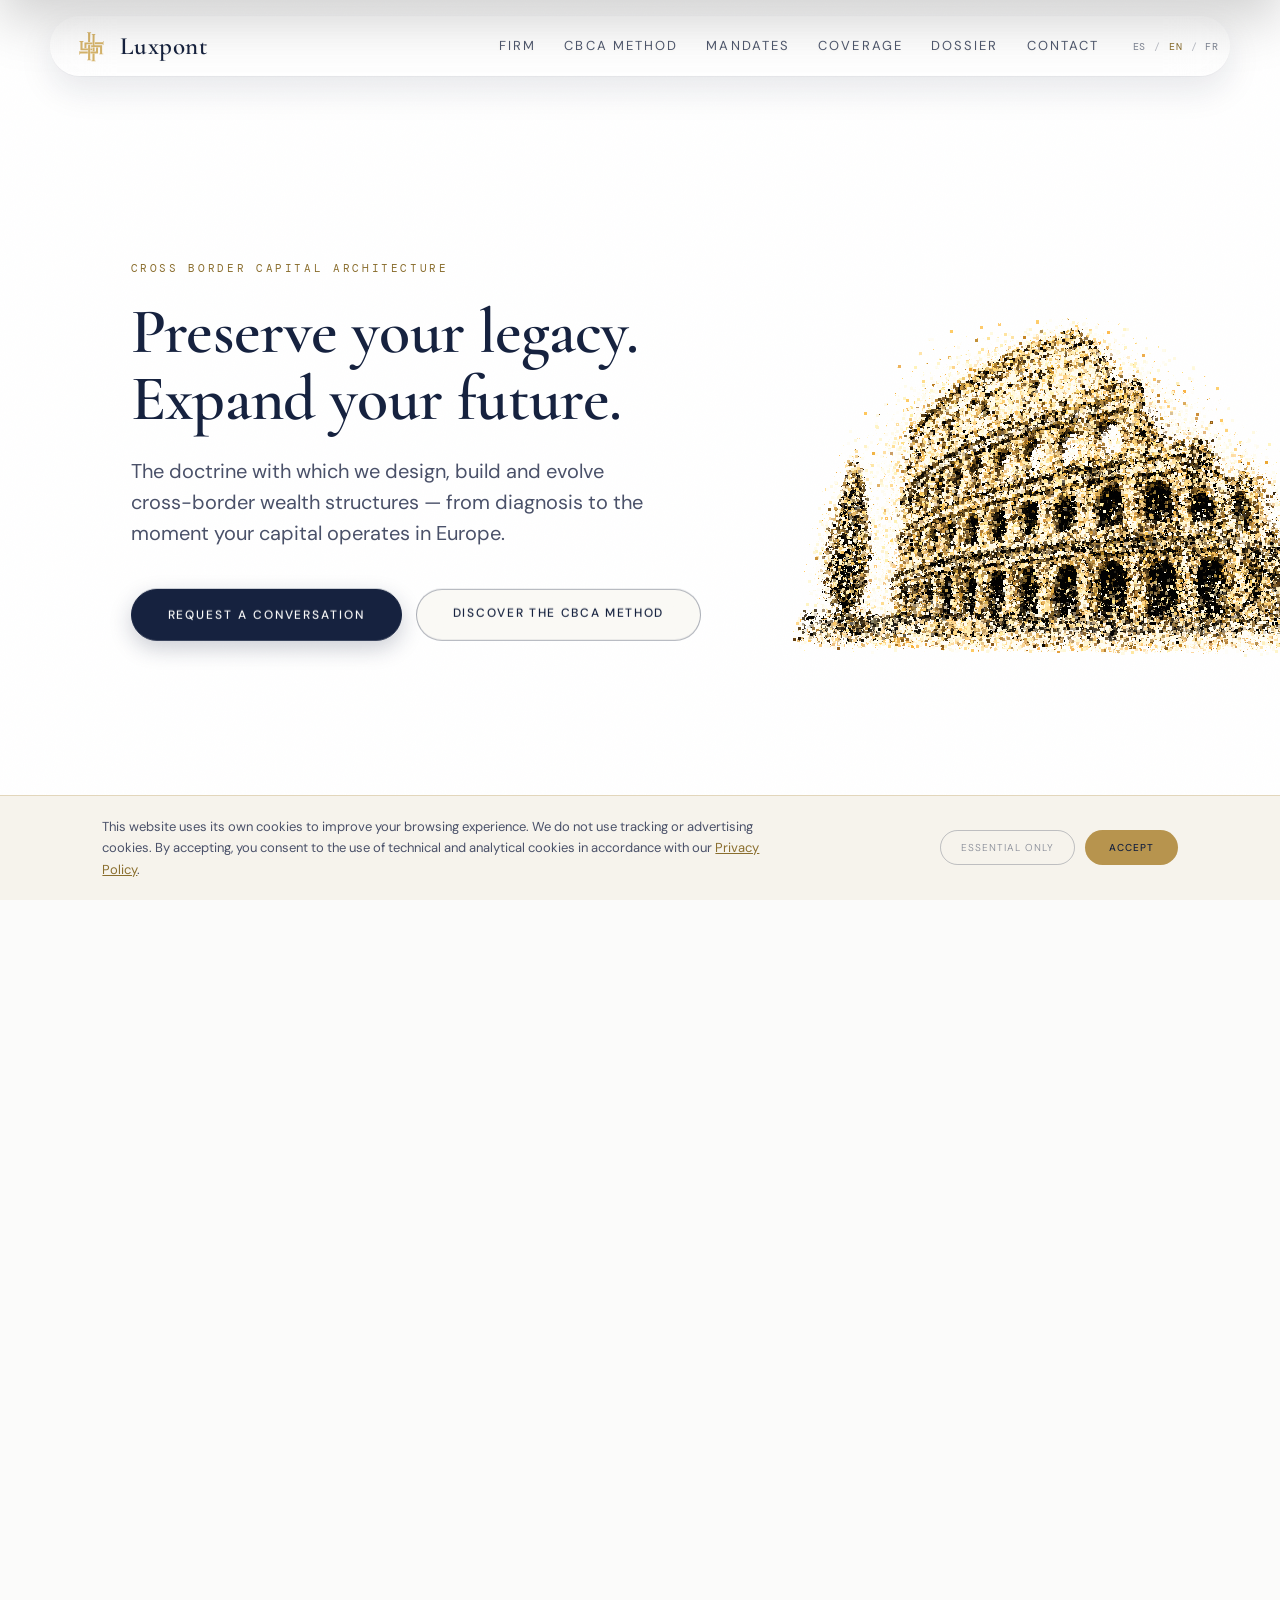
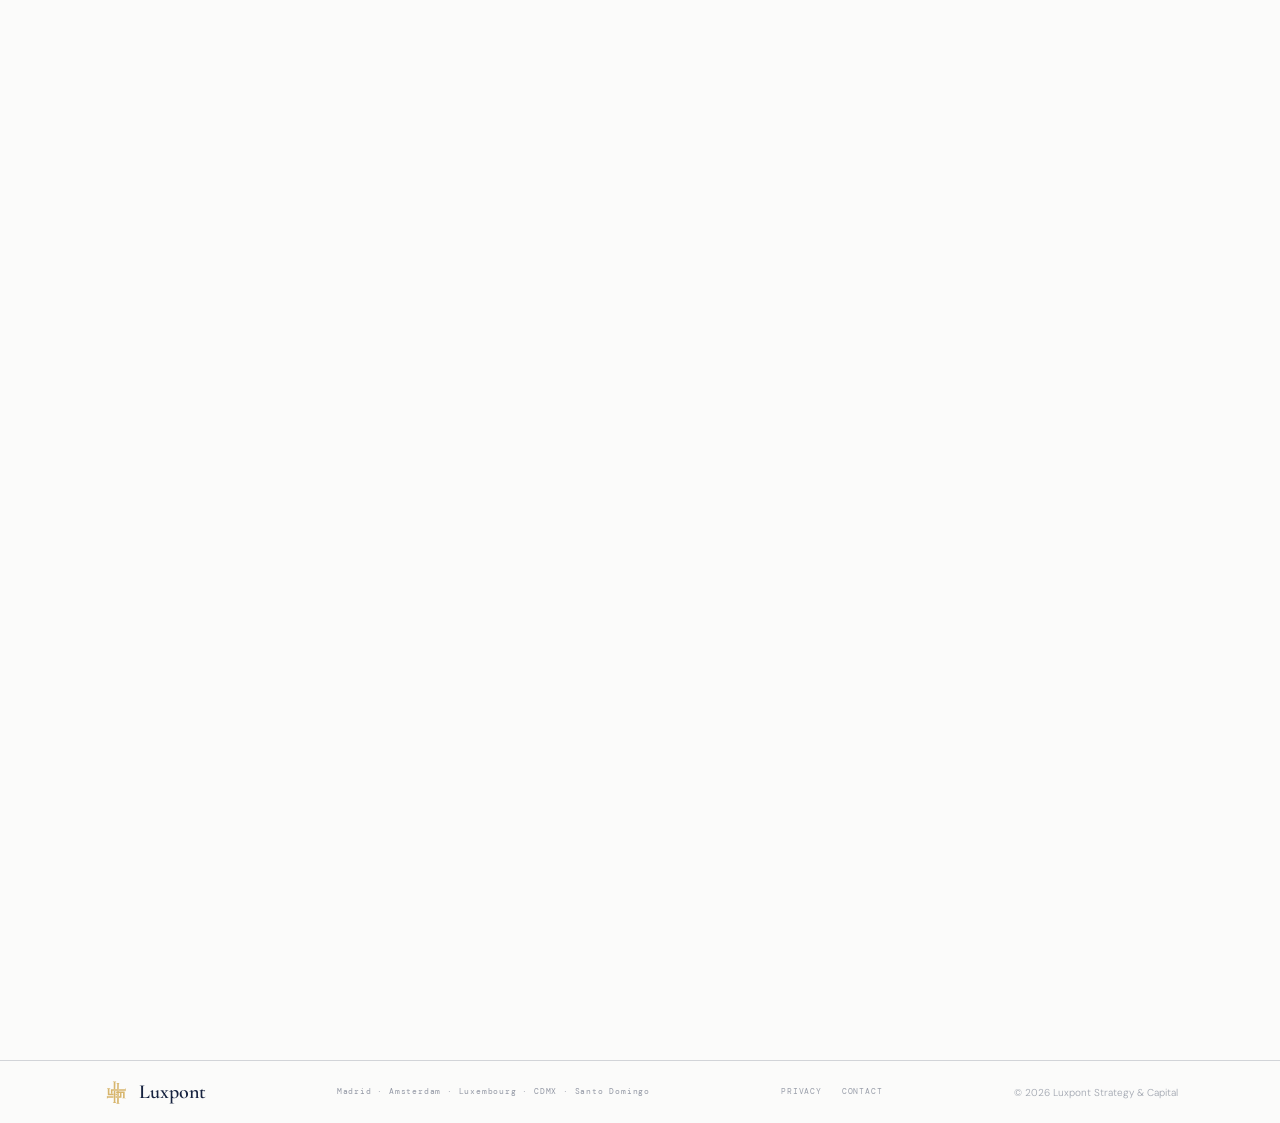
==== commit 05abf0e1: "Nav: anclas calculadas sobre la geometría real y menú móvil a pantalla completa Las anclas de navega" ====
--- a/en/index.html
+++ b/en/index.html
@@ -171,8 +171,8 @@
 <link rel="preconnect" href="https://fonts.gstatic.com" crossorigin>
 <link href="https://fonts.googleapis.com/css2?family=Cormorant+Garamond:ital,wght@0,500;0,600;0,700;1,500;1,600&family=DM+Sans:opsz,wght@9..40,400;9..40,500;9..40,600&family=DM+Mono:wght@400;500&display=swap" rel="stylesheet">
 
-<link rel="stylesheet" href="/assets/css/site.css?v=10">
-<link rel="preload" as="script" href="/assets/js/particle-shapes.js?v=10">
+<link rel="stylesheet" href="/assets/css/site.css?v=11">
+<link rel="preload" as="script" href="/assets/js/particle-shapes.js?v=11">
 </head>
 <body>
 
@@ -237,12 +237,17 @@
 
   <!-- ══ FIXED SEQUENCE — 12 stacked slides, no perceived scroll ══ -->
   <div id="hero-track">
-    <div id="firma" class="pin-anchor" aria-hidden="true" style="top:156vh"></div>
-    <div id="metodo" class="pin-anchor" aria-hidden="true" style="top:516vh"></div>
-    <div id="mandatos" class="pin-anchor" aria-hidden="true" style="top:996vh"></div>
-    <div id="cobertura" class="pin-anchor" aria-hidden="true" style="top:1236vh"></div>
-    <div id="dossier" class="pin-anchor" aria-hidden="true" style="top:1356vh"></div>
-    <div id="contacto" class="pin-anchor" aria-hidden="true" style="top:1476vh"></div>
+    <!-- Anclas de navegacion. data-layer = indice de la .pin-layer destino; main.js
+         calcula su posicion real en cada resize, tanto con la secuencia pineada
+         (recorrido del track) como en movil, donde las capas caen a flujo normal.
+         NO fijar "top" a mano: los valores en vh que habia aqui solo cuadraban en
+         una ventana concreta y en movil mandaban al usuario a espacio vacio. -->
+    <div id="firma" class="pin-anchor" data-layer="1" aria-hidden="true"></div>
+    <div id="metodo" class="pin-anchor" data-layer="4" aria-hidden="true"></div>
+    <div id="mandatos" class="pin-anchor" data-layer="8" aria-hidden="true"></div>
+    <div id="cobertura" class="pin-anchor" data-layer="10" aria-hidden="true"></div>
+    <div id="dossier" class="pin-anchor" data-layer="11" aria-hidden="true"></div>
+    <div id="contacto" class="pin-anchor" data-layer="12" aria-hidden="true"></div>
 
     <div class="pin-wrapper">
 
@@ -626,8 +631,8 @@
   </div>
 </div>
 
-<script src="/assets/js/particle-shapes.js?v=10"></script>
-<script src="/assets/js/particles.js?v=10"></script>
-<script src="/assets/js/main.js?v=10"></script>
+<script src="/assets/js/particle-shapes.js?v=11"></script>
+<script src="/assets/js/particles.js?v=11"></script>
+<script src="/assets/js/main.js?v=11"></script>
 </body>
 </html>
--- a/assets/css/site.css
+++ b/assets/css/site.css
@@ -175,15 +175,31 @@
 .nav-burger span{ display:block; height:1px; background:var(--navy); transition:background 0.35s; }
 #nav.scrolled .nav-burger span{ background:var(--black); }
 
-#nav-mobile{ position:fixed; inset:0 0 auto 0; top:0; z-index:950; background:var(--white); transform:translateY(-100%); transition:transform 0.4s var(--ease); padding:0 var(--gutter) 40px; box-shadow:0 20px 50px rgba(0,0,0,0.18); max-height:100vh; overflow-y:auto; }
+/* Menú móvil a pantalla completa. Antes era una hoja desplegable cuya altura la
+   marcaba el contenido: 606px fijos, o sea el 72% de un iPhone y el 51% de un
+   iPad, con la página asomando debajo y el banner de cookies por encima. Ahora
+   ocupa el alto real de ventana (100dvh: en iOS descuenta la barra del
+   navegador) y reparte el espacio en tres franjas —cabecera, índice, idiomas—
+   así que se ve proporcionado en cualquier pantalla. z-index por encima del
+   banner de cookies (9000) y del de idioma (9100), por debajo del modal. */
+#nav-mobile{
+  position:fixed; inset:0; z-index:9500; background:var(--white);
+  transform:translateY(-100%); transition:transform 0.4s var(--ease);
+  padding:0 var(--gutter) max(28px, env(safe-area-inset-bottom));
+  box-shadow:0 20px 50px rgba(0,0,0,0.18);
+  height:100vh; height:100dvh; overflow-y:auto; overscroll-behavior:contain;
+  display:flex; flex-direction:column;
+}
 #nav-mobile.open{ transform:translateY(0); }
-.nav-mobile-top{ display:flex; align-items:center; justify-content:space-between; height:72px; }
-.nav-mobile-close{ background:transparent; border:none; font-size:22px; color:var(--black); cursor:pointer; transition:transform 0.2s var(--ease-snap); }
+.nav-mobile-top{ display:flex; align-items:center; justify-content:space-between; height:clamp(56px,8vh,76px); flex:0 0 auto; }
+.nav-mobile-close{ background:transparent; border:none; font-size:26px; line-height:1; color:var(--black); cursor:pointer; transition:transform 0.2s var(--ease-snap); width:44px; height:44px; display:flex; align-items:center; justify-content:center; margin-right:-10px; }
 .nav-mobile-close:hover{ transform:rotate(90deg); }
-.nav-mobile-links{ display:flex; flex-direction:column; margin-top:12px; }
-.nav-mobile-links a{ font-family:var(--accent); font-size:26px; font-weight:400; color:var(--black); padding:14px 0; border-bottom:1px solid var(--border); transition:color 0.2s var(--ease-snap), padding-left 0.2s var(--ease-snap); display:block; }
+/* El índice se queda con el espacio sobrante y se centra en él; flex-basis auto
+   + shrink 0 para que en apaisado crezca y sea el panel el que haga scroll. */
+.nav-mobile-links{ display:flex; flex-direction:column; justify-content:center; flex:1 0 auto; width:100%; max-width:560px; margin:0; }
+.nav-mobile-links a{ font-family:var(--accent); font-size:clamp(21px,5.2vw,30px); font-weight:400; color:var(--black); padding:clamp(13px,3vh,26px) 0; border-bottom:1px solid var(--border); transition:color 0.2s var(--ease-snap), padding-left 0.2s var(--ease-snap); display:block; }
 .nav-mobile-links a:hover{ color:var(--oro-texto); padding-left:6px; }
-.nav-mobile-langs{ display:flex; gap:18px; margin-top:24px; font-family:var(--mono); font-size:11px; letter-spacing:0.1em; }
+.nav-mobile-langs{ display:flex; gap:18px; flex:0 0 auto; padding-top:clamp(20px,3vh,30px); font-family:var(--mono); font-size:11px; letter-spacing:0.1em; }
 .nav-mobile-langs a{ color:rgba(22,34,63,0.5); }
 .nav-mobile-langs a.current{ color:var(--oro-texto); }
 
@@ -457,6 +473,10 @@
   .pin-layer{ position:relative; inset:auto; opacity:1; pointer-events:auto; }
   #hero{ height:100vh; min-height:600px; }
   .slide{ min-height:0; padding:72px var(--gutter) 56px; }
+  /* Con las capas en flujo, el ancla cae justo en el borde superior de su
+     sección y la barra fija del nav taparía el kicker. Este margen la deja
+     por debajo. Pineado no hace falta: allí la capa ocupa toda la ventana. */
+  .pin-anchor{ scroll-margin-top:84px; }
 }
 @media(max-width:960px){ .hero-h1{ font-size:clamp(40px,6vw,64px); } }
 @media(max-width:600px){ .hero-h1{ font-size:clamp(32px,9vw,48px); } .hero-lead{ font-size:16px; max-width:100%; } .hero-actions{ flex-direction:column; gap:10px; } .btn-solid,.btn-outline{ text-align:center; } }
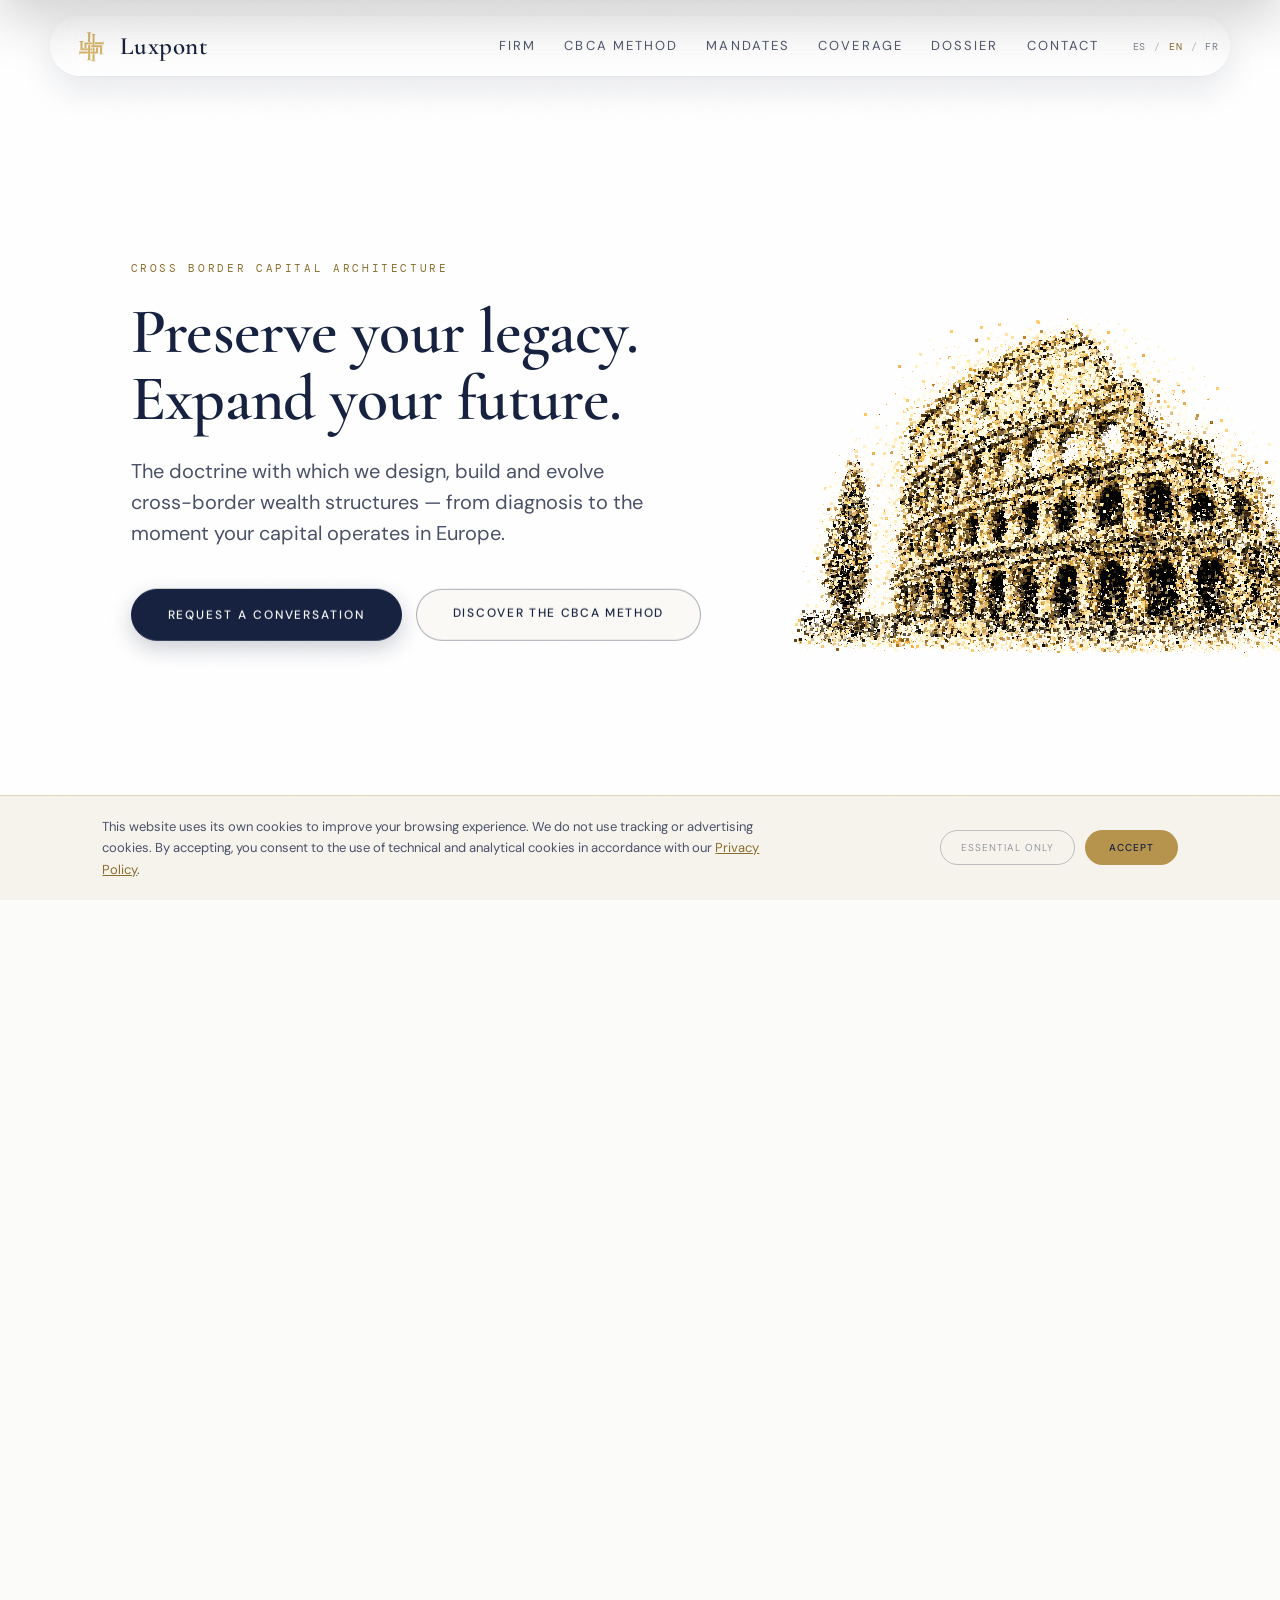
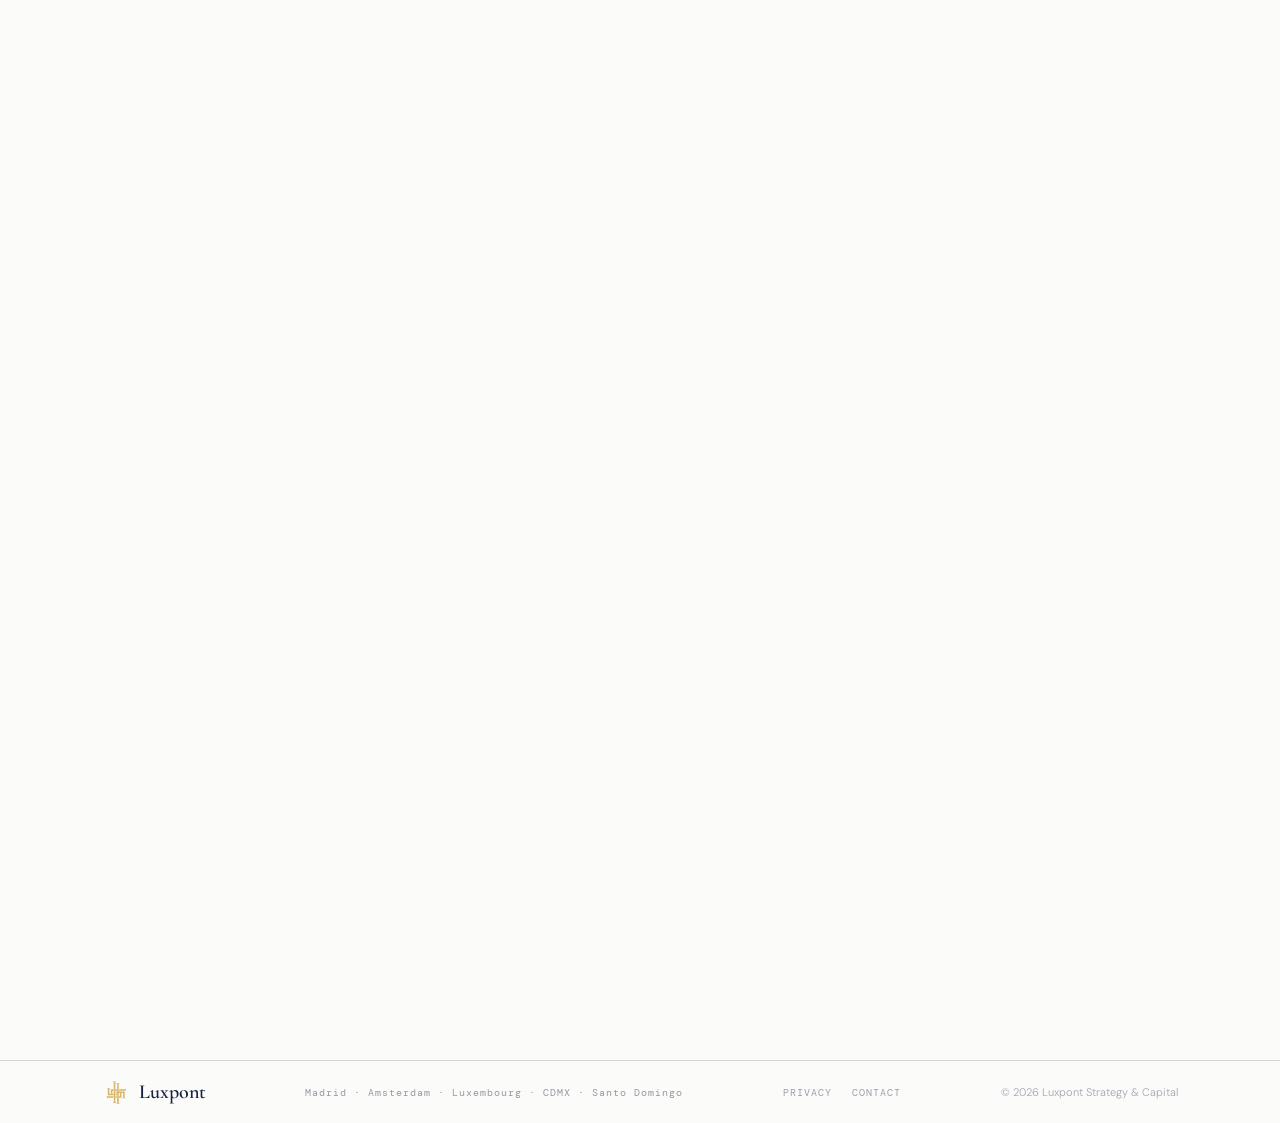
==== commit 0fc23c63: "Suelo de legibilidad de 10px en la micro-tipografía y áreas táctiles de 44px El pie iba a 8px (ciuda" ====
--- a/en/index.html
+++ b/en/index.html
@@ -171,8 +171,8 @@
 <link rel="preconnect" href="https://fonts.gstatic.com" crossorigin>
 <link href="https://fonts.googleapis.com/css2?family=Cormorant+Garamond:ital,wght@0,500;0,600;0,700;1,500;1,600&family=DM+Sans:opsz,wght@9..40,400;9..40,500;9..40,600&family=DM+Mono:wght@400;500&display=swap" rel="stylesheet">
 
-<link rel="stylesheet" href="/assets/css/site.css?v=11">
-<link rel="preload" as="script" href="/assets/js/particle-shapes.js?v=11">
+<link rel="stylesheet" href="/assets/css/site.css?v=12">
+<link rel="preload" as="script" href="/assets/js/particle-shapes.js?v=12">
 </head>
 <body>
 
@@ -631,8 +631,8 @@
   </div>
 </div>
 
-<script src="/assets/js/particle-shapes.js?v=11"></script>
-<script src="/assets/js/particles.js?v=11"></script>
-<script src="/assets/js/main.js?v=11"></script>
+<script src="/assets/js/particle-shapes.js?v=12"></script>
+<script src="/assets/js/particles.js?v=12"></script>
+<script src="/assets/js/main.js?v=12"></script>
 </body>
 </html>
--- a/assets/css/site.css
+++ b/assets/css/site.css
@@ -535,7 +535,7 @@
 .gallery-nav button:active{ transform:scale(0.92); transition-duration:0.1s; }
 .bg-black .gallery-nav button{ border-color:rgba(22,34,63,0.22); color:var(--navy); }
 .bg-black .gallery-nav button:hover{ border-color:var(--gold); color:var(--oro-texto); }
-.gallery-note{ font-family:var(--mono); font-size:9px; color:rgba(22,34,63,0.4); letter-spacing:0.08em; margin:14px 0 0; max-width:560px; }
+.gallery-note{ font-family:var(--mono); font-size:10px; color:rgba(22,34,63,0.4); letter-spacing:0.08em; margin:14px 0 0; max-width:560px; }
 .bg-black .gallery-note{ color:rgba(22,34,63,0.4); }
 
 /* El aire entre columnas es la única separación: nada de marcos. */
@@ -630,9 +630,9 @@
 .dossier-btn{ display:flex; align-items:center; gap:16px; background:var(--marfil); border:1px solid rgba(183,148,78,0.3); border-radius:10px; padding:17px 24px; color:var(--navy); transition:background 0.25s var(--ease-snap), border-color 0.25s var(--ease-snap), box-shadow 0.25s var(--ease-snap), transform 0.25s var(--ease-snap); }
 .dossier-btn:hover{ background:rgba(183,148,78,0.1); border-color:rgba(183,148,78,0.6); color:var(--navy); box-shadow:0 8px 20px rgba(22,34,63,0.08); transform:translateX(4px); }
 .db-flag{ font-size:16px; flex-shrink:0; }
-.db-text{ font-family:var(--mono); font-size:9px; letter-spacing:0.14em; text-transform:uppercase; flex:1; }
+.db-text{ font-family:var(--mono); font-size:10px; letter-spacing:0.14em; text-transform:uppercase; flex:1; }
 .db-arrow{ color:var(--oro-texto); font-family:var(--mono); font-size:14px; }
-.dossier-note{ font-family:var(--mono); font-size:7px; color:rgba(22,34,63,0.4); letter-spacing:0.16em; text-transform:uppercase; margin-top:10px; }
+.dossier-note{ font-family:var(--mono); font-size:10px; color:rgba(22,34,63,0.4); letter-spacing:0.16em; text-transform:uppercase; margin-top:10px; }
 
 /* ════════════════════════════════════════════════════════
   CONTACTO
@@ -643,11 +643,11 @@
 .ct-detail{ display:flex; flex-direction:column; }
 .ct-row{ display:flex; justify-content:space-between; align-items:baseline; padding:13px 0; border-bottom:1px solid var(--border); gap:16px; }
 .ct-row:first-child{ border-top:1px solid var(--border); }
-.ct-lbl{ font-family:var(--mono); font-size:8px; color:rgba(22,34,63,0.4); letter-spacing:0.14em; text-transform:uppercase; flex-shrink:0; }
+.ct-lbl{ font-family:var(--mono); font-size:10px; color:rgba(22,34,63,0.4); letter-spacing:0.14em; text-transform:uppercase; flex-shrink:0; }
 .ct-val{ font-family:var(--sans); font-size:12px; font-weight:300; color:var(--black); text-align:right; }
 .ct-val a{ color:var(--black); }
 .ct-form{ display:flex; flex-direction:column; gap:14px; }
-.f-lbl{ font-family:var(--mono); font-size:8px; color:rgba(22,34,63,0.45); letter-spacing:0.14em; text-transform:uppercase; display:block; margin-bottom:6px; }
+.f-lbl{ font-family:var(--mono); font-size:10px; color:rgba(22,34,63,0.45); letter-spacing:0.14em; text-transform:uppercase; display:block; margin-bottom:6px; }
 .f-in{ width:100%; background:rgba(22,34,63,0.04); border:1px solid rgba(22,34,63,0.10); border-radius:12px; color:var(--ink); padding:14px 16px; font-family:var(--sans); font-size:15px; font-weight:400; line-height:1.6; outline:none; transition:border-color 0.2s var(--ease-snap), box-shadow 0.2s var(--ease-snap), background 0.2s var(--ease-snap); }
 .f-in:focus{ border-color:var(--gold); background:#fff; box-shadow:0 0 0 3px rgba(119,102,72,0.12); }
 .f-in::placeholder{ color:rgba(22,34,63,0.32); }
@@ -655,7 +655,7 @@
 .f-consent input{ margin-top:3px; accent-color:var(--gold); flex-shrink:0; }
 .f-consent-lbl{ font-family:var(--sans); font-size:11px; font-weight:300; color:rgba(22,34,63,0.55); line-height:1.7; cursor:pointer; }
 .f-consent-lbl a{ color:var(--oro-texto); text-decoration:underline; }
-.f-note{ font-family:var(--mono); font-size:8px; color:rgba(22,34,63,0.35); letter-spacing:0.08em; line-height:1.8; border-top:1px solid var(--border); padding-top:12px; }
+.f-note{ font-family:var(--mono); font-size:10px; color:rgba(22,34,63,0.35); letter-spacing:0.08em; line-height:1.8; border-top:1px solid var(--border); padding-top:12px; }
 /* Solid navy submit button — its "real" colour. It stays visibly muted
    (translucent navy) until the required fields are filled and consent is
    given, then snaps to the full solid navy so the form reads as ready. */
@@ -677,11 +677,15 @@
 footer{ background:var(--white); padding:14px var(--gutter); display:flex; align-items:center; justify-content:space-between; border-top:1px solid var(--border); flex-wrap:wrap; gap:16px; }
 .ft-word{ display:flex; align-items:center; gap:9px; font-family:var(--serif); font-size:20px; font-weight:600; color:var(--ink); }
 .ft-word img{ height:26px; width:auto; display:block; flex-shrink:0; }
-.ft-cities{ font-family:var(--mono); font-size:8px; color:rgba(22,34,63,0.45); letter-spacing:0.1em; }
+/* El pie estaba a 8px: por debajo del suelo de legibilidad, y en móvil sus
+   enlaces medían 14px de alto frente a los ~44px de área táctil recomendada.
+   10px en mono es el mismo cuerpo que .card-kicker y .tag, así que sigue
+   siendo tipografía de metadato —discreta— pero se lee. */
+.ft-cities{ font-family:var(--mono); font-size:10px; color:rgba(22,34,63,0.45); letter-spacing:0.1em; }
 .ft-links{ display:flex; gap:20px; }
-.ft-links a{ font-family:var(--mono); font-size:8px; color:rgba(22,34,63,0.42); letter-spacing:0.1em; text-transform:uppercase; transition:color 0.2s var(--ease-snap); }
+.ft-links a{ font-family:var(--mono); font-size:10px; color:rgba(22,34,63,0.42); letter-spacing:0.1em; text-transform:uppercase; transition:color 0.2s var(--ease-snap); }
 .ft-links a:hover{ color:var(--oro-texto); }
-.ft-copy{ font-family:var(--sans); font-size:10px; font-weight:300; color:rgba(22,34,63,0.4); }
+.ft-copy{ font-family:var(--sans); font-size:11px; font-weight:300; color:rgba(22,34,63,0.4); }
 
 /* ════════════════════════════════════════════════════════
   PRIVACY MODAL
@@ -713,6 +717,16 @@
 .btn-cookie-reject:hover{ color:rgba(22,34,63,0.85); border-color:rgba(22,34,63,0.45); }
 .btn-cookie-reject:active{ transform:scale(0.96); transition-duration:0.1s; }
 
+/* Áreas táctiles en pantallas de dedo. Los enlaces del pie y el email de
+   contacto son objetivos aislados —no van dentro de un párrafo—, así que les
+   toca el mínimo de 44px: se lo damos con padding, sin tocar el cuerpo de
+   letra ni el ritmo del pie en escritorio. Los enlaces en línea dentro de
+   prosa (la Política de Privacidad del consentimiento) quedan fuera: partirles
+   la caja rompería el interlineado y la propia norma los exceptúa. */
+@media(hover:none) and (pointer:coarse), (max-width:960px){
+  .ft-links a{ display:inline-flex; align-items:center; min-height:44px; }
+  .ct-val a{ display:inline-block; padding:12px 0; }
+}
 @media(max-width:960px){ :root{ --section:72px; --gutter:6vw; } }
 @media(max-width:600px){ :root{ --t-hero:clamp(38px,11vw,52px); } .grid-2{ gap:36px; } .section{ padding-left:6vw; padding-right:6vw; } }
 
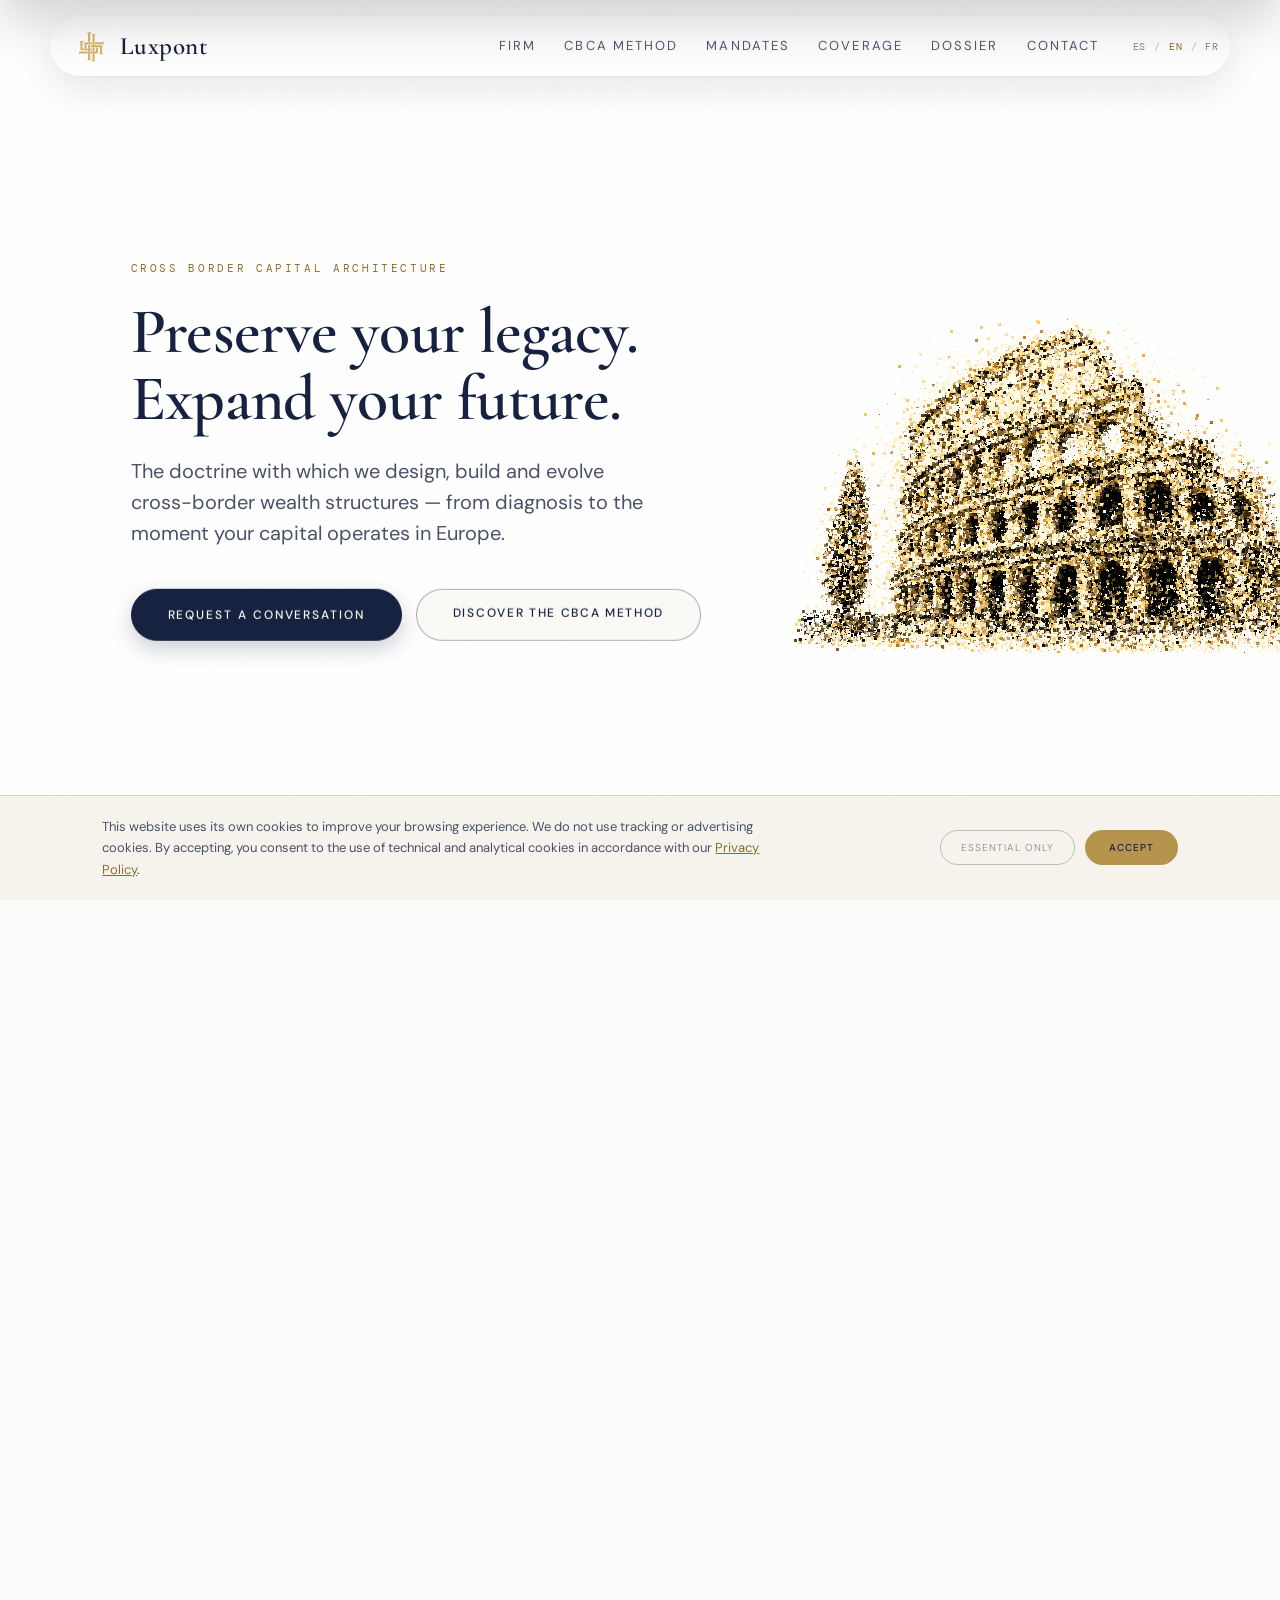
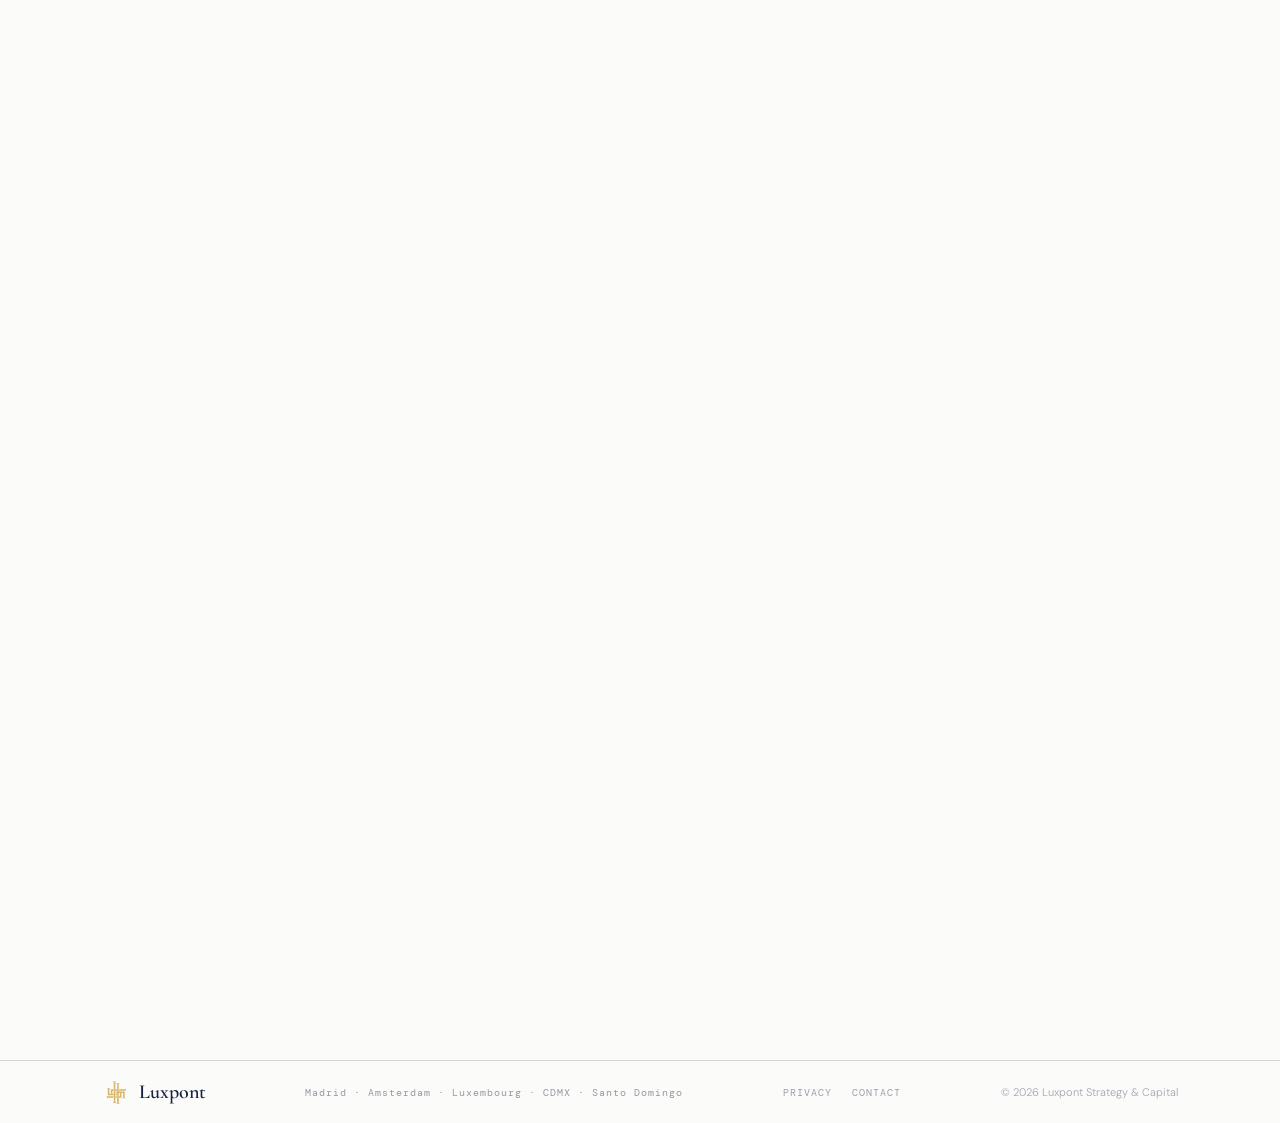
==== commit 04730fd0: "Cobertura: fuera el ítem de origen del capital y Madrid sube La lista tenía tres entradas y la terce" ====
--- a/en/index.html
+++ b/en/index.html
@@ -171,8 +171,8 @@
 <link rel="preconnect" href="https://fonts.gstatic.com" crossorigin>
 <link href="https://fonts.googleapis.com/css2?family=Cormorant+Garamond:ital,wght@0,500;0,600;0,700;1,500;1,600&family=DM+Sans:opsz,wght@9..40,400;9..40,500;9..40,600&family=DM+Mono:wght@400;500&display=swap" rel="stylesheet">
 
-<link rel="stylesheet" href="/assets/css/site.css?v=12">
-<link rel="preload" as="script" href="/assets/js/particle-shapes.js?v=12">
+<link rel="stylesheet" href="/assets/css/site.css?v=13">
+<link rel="preload" as="script" href="/assets/js/particle-shapes.js?v=13">
 </head>
 <body>
 
@@ -504,10 +504,6 @@
                   <p class="cov-desc">Diversification, SPVs and fixed-income and equity markets.</p>
                   <p class="cov-juris">Dominican Republic, United States, United Kingdom.</p>
                 </li>
-                <li class="cov-item">
-                  <h3 class="cov-zona">Origin of capital</h3>
-                  <p class="cov-juris">Mexico, United States, Dominican Republic.</p>
-                </li>
               </ul>
               <div class="cov-cierre">
                 <h2 class="h2-display compact">Madrid is not just an advantage. <em>It's your bridge to Europe.</em></h2>
@@ -631,8 +627,8 @@
   </div>
 </div>
 
-<script src="/assets/js/particle-shapes.js?v=12"></script>
-<script src="/assets/js/particles.js?v=12"></script>
-<script src="/assets/js/main.js?v=12"></script>
+<script src="/assets/js/particle-shapes.js?v=13"></script>
+<script src="/assets/js/particles.js?v=13"></script>
+<script src="/assets/js/main.js?v=13"></script>
 </body>
 </html>
--- a/assets/css/site.css
+++ b/assets/css/site.css
@@ -611,15 +611,15 @@
 .cov-zona{ font-family:var(--serif); font-size:clamp(20px,1.9vw,26px); font-weight:600; letter-spacing:-0.005em; line-height:1.15; color:var(--ink); margin:0 0 8px; }
 .cov-desc{ font-family:var(--sans); font-size:14px; font-weight:300; line-height:1.65; color:var(--muted); margin:0 0 6px; max-width:54ch; }
 .cov-juris{ font-family:var(--sans); font-size:14px; font-weight:400; line-height:1.65; color:var(--ink-soft); margin:0; max-width:54ch; }
-/* El segundo titular de la sección necesita su propio aire: dos display
-   seguidos, con la lista en medio, se pisaban. Mínimo 64px de separación. */
-.cov-cierre{ margin-top:clamp(64px,7vw,88px); }
+/* El segundo titular de la sección necesita su propio aire, pero con la lista
+   en dos ítems ya no hay riesgo de que se pisen: sube y se acerca al bloque. */
+.cov-cierre{ margin-top:clamp(36px,4vw,52px); }
 .cov-cierre .h2-display{ margin-bottom:14px; }
 @media(max-width:960px){
   .cov-item{ padding:18px 0; }
   .cov-zona{ font-size:20px; }
   .cov-desc, .cov-juris{ font-size:13.5px; }
-  .cov-cierre{ margin-top:64px; }
+  .cov-cierre{ margin-top:36px; }
 }
 
 /* ════════════════════════════════════════════════════════
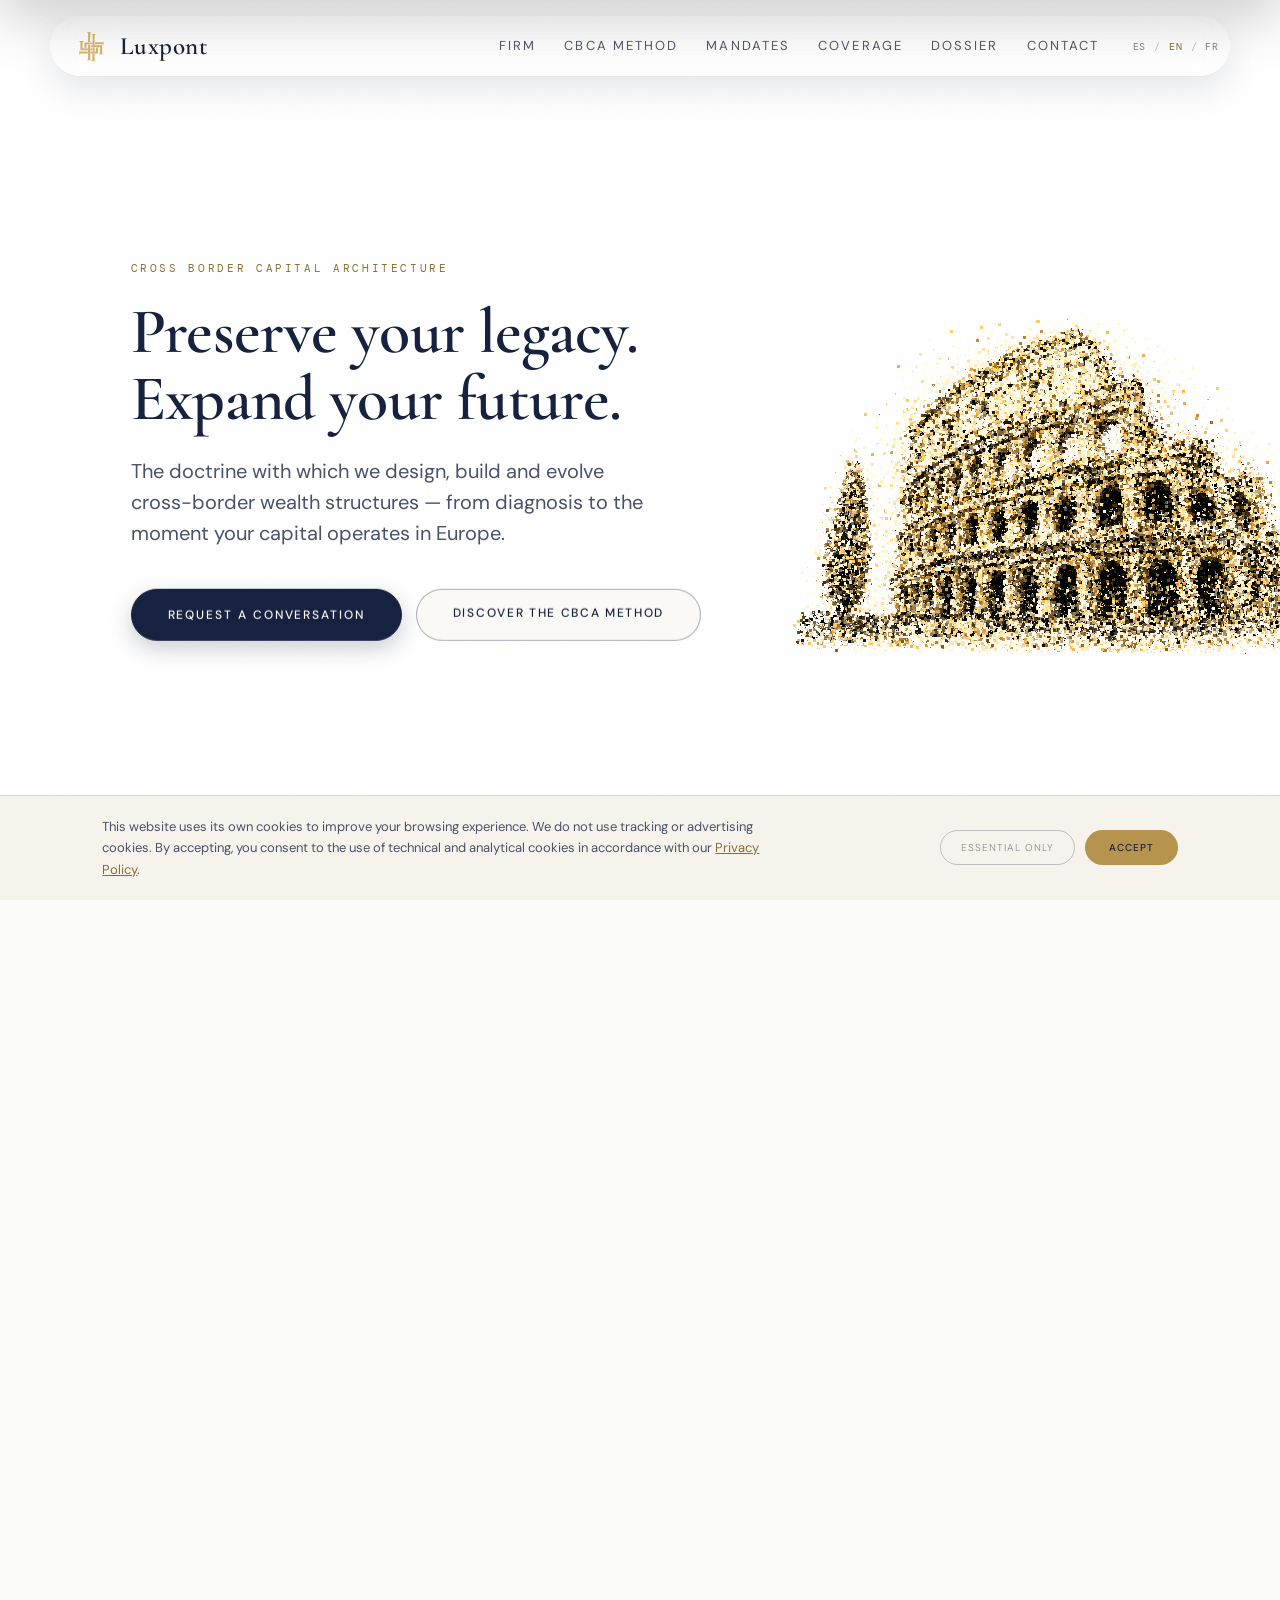
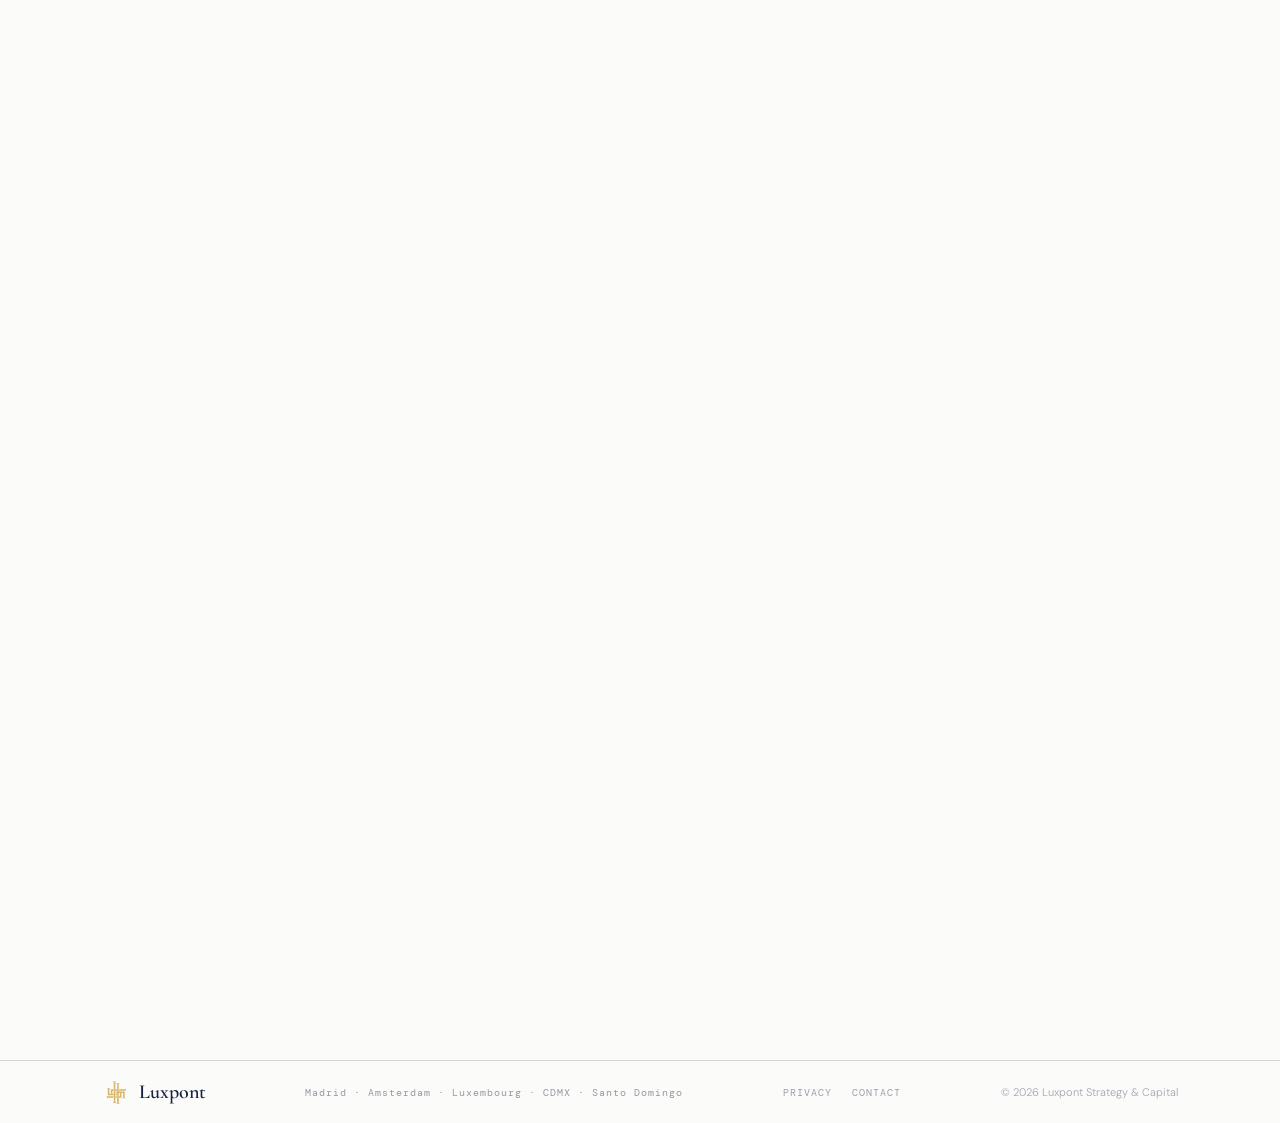
==== commit 1af11681: "Purga de assets muertos, docs contra la infraestructura real y .gitignore Fuera del árbol ~128 MB qu" ====
--- a/en/index.html
+++ b/en/index.html
@@ -25,7 +25,6 @@
 <!-- ══ SEO & AI DISCOVERY ══ -->
 <meta name="robots" content="index, follow, max-snippet:-1, max-image-preview:large, max-video-preview:-1">
 <meta name="googlebot" content="index, follow">
-<meta name="description" content="Luxpont Strategy & Capital — International corporate architecture firm specialising in the European expansion of Latin American business groups. BV holdings in the Netherlands, SOPARFI in Luxembourg, SPVs, wealth structuring and multi-jurisdictional tax planning. Madrid.">
 <meta name="keywords" content="international corporate architecture, European expansion, BV holding Netherlands, SOPARFI Luxembourg, SPV private equity, wealth structuring, multi-jurisdictional tax planning, ETVE Spain, LATAM business groups, European bank account opening">
 <meta name="author" content="Luxpont Strategy & Capital, S.L.">
 <meta name="language" content="en-US">
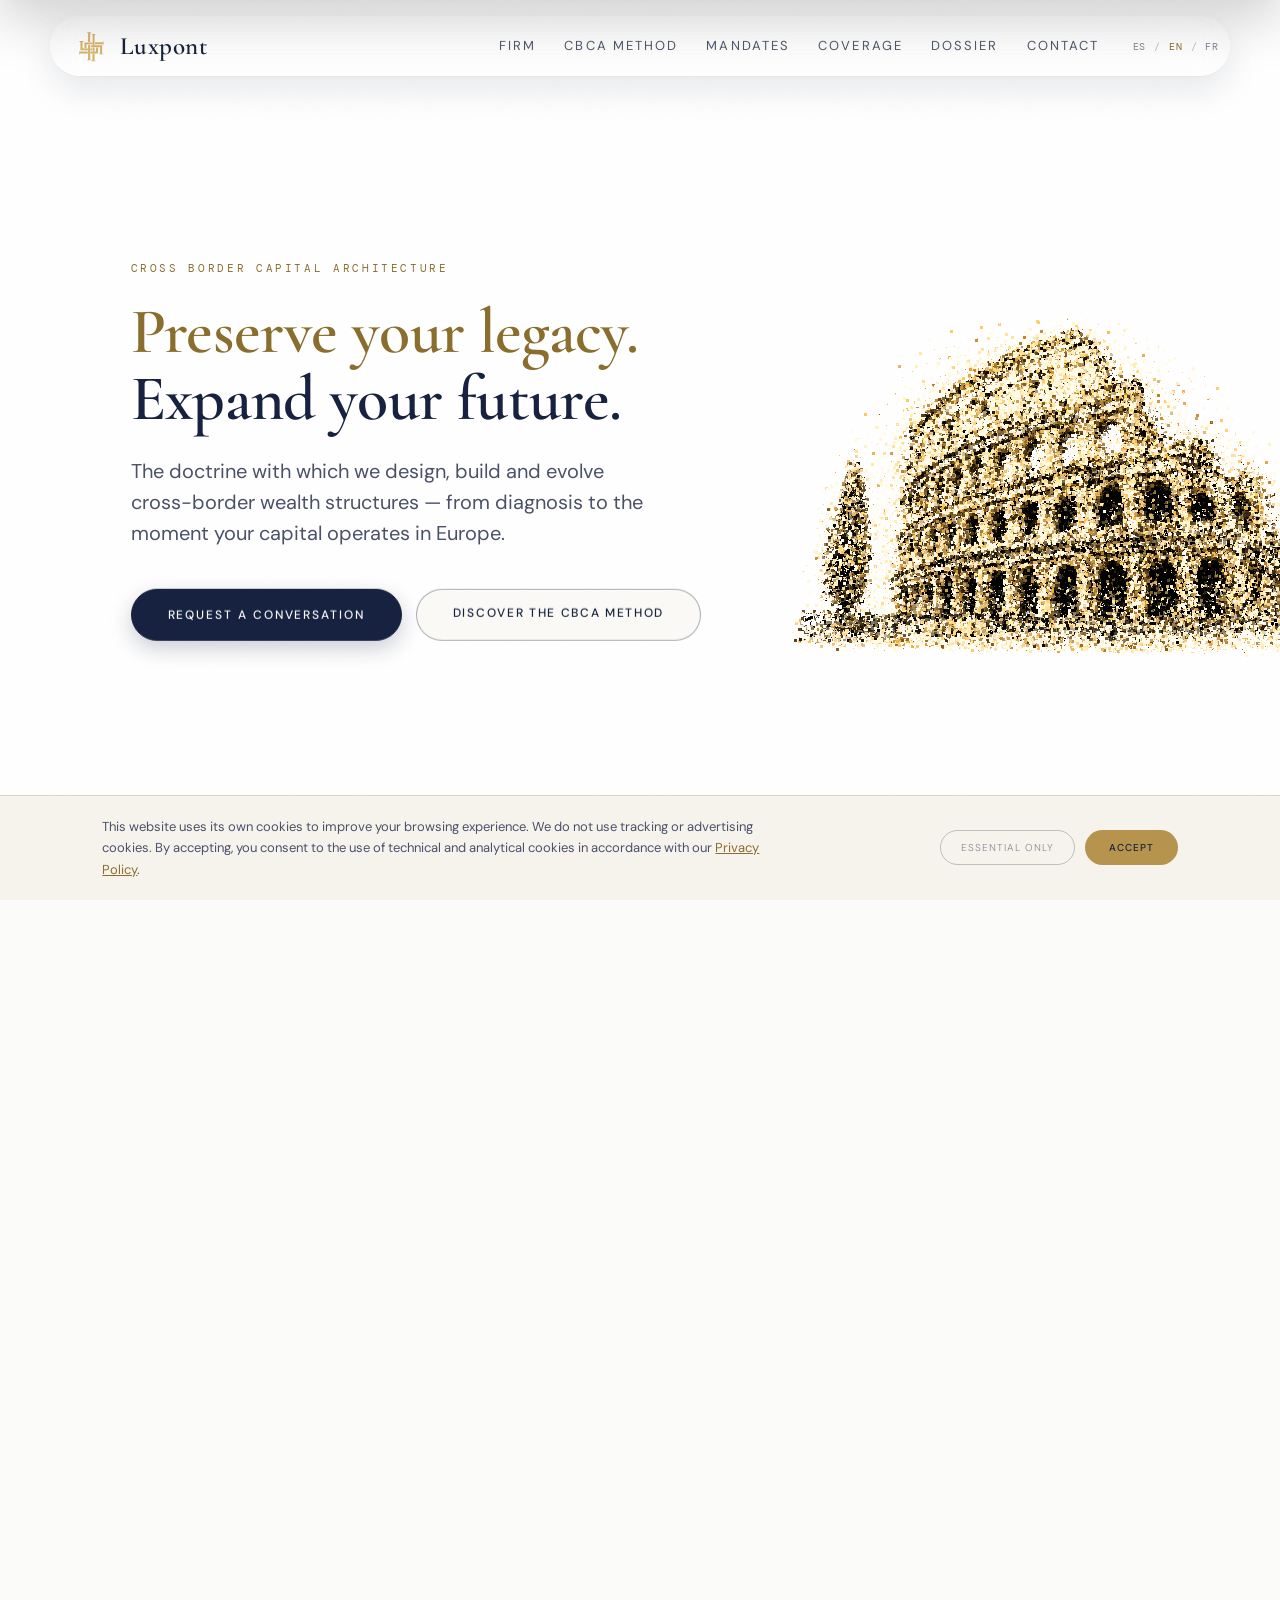
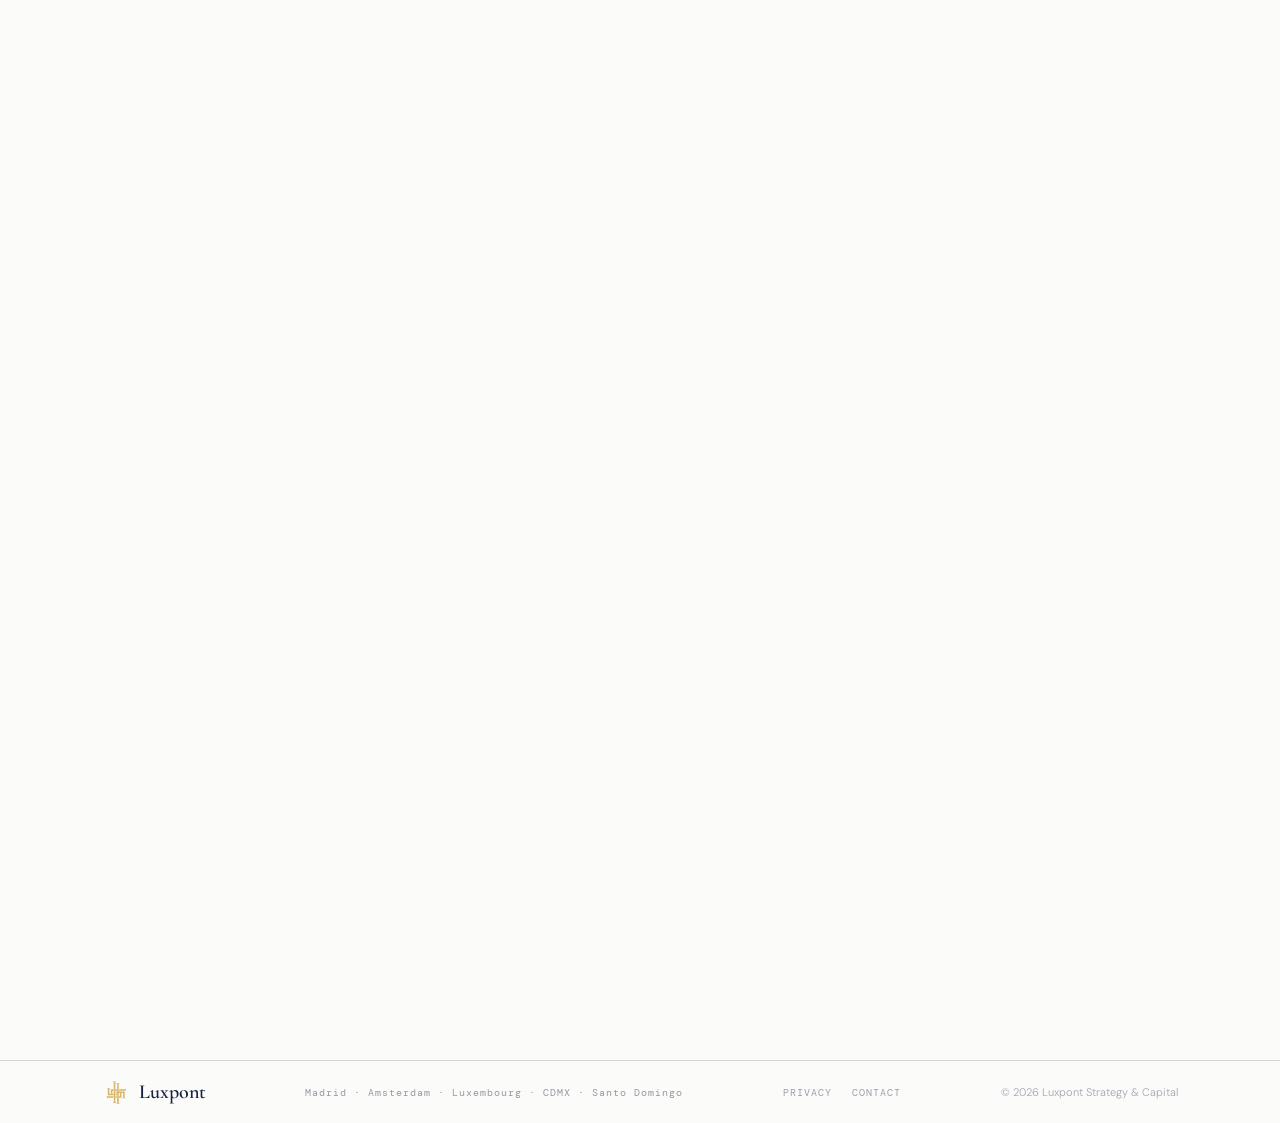
==== commit 396bb0f0: "El dorado vuelve al hero y remata tres titulares más El H1 recupera los dos colores que había perdid" ====
--- a/en/index.html
+++ b/en/index.html
@@ -170,8 +170,8 @@
 <link rel="preconnect" href="https://fonts.gstatic.com" crossorigin>
 <link href="https://fonts.googleapis.com/css2?family=Cormorant+Garamond:ital,wght@0,500;0,600;0,700;1,500;1,600&family=DM+Sans:opsz,wght@9..40,400;9..40,500;9..40,600&family=DM+Mono:wght@400;500&display=swap" rel="stylesheet">
 
-<link rel="stylesheet" href="/assets/css/site.css?v=13">
-<link rel="preload" as="script" href="/assets/js/particle-shapes.js?v=13">
+<link rel="stylesheet" href="/assets/css/site.css?v=14">
+<link rel="preload" as="script" href="/assets/js/particle-shapes.js?v=14">
 </head>
 <body>
 
@@ -491,7 +491,7 @@
           <div class="gallery-piece reverse">
             <div class="gallery-piece-text">
               <div class="label">Coverage</div>
-              <h2 class="h2-display compact">Europe as a base. <em>The world as the horizon.</em></h2>
+              <h2 class="h2-display compact remate-oro">Europe as a base. <em>The world as the horizon.</em></h2>
               <ul class="cov-list">
                 <li class="cov-item">
                   <h3 class="cov-zona">Primary focus</h3>
@@ -505,7 +505,7 @@
                 </li>
               </ul>
               <div class="cov-cierre">
-                <h2 class="h2-display compact">Madrid is not just an advantage. <em>It's your bridge to Europe.</em></h2>
+                <h2 class="h2-display compact remate-oro">Madrid is not just an advantage. <em>It's your bridge to Europe.</em></h2>
                 <p class="body-text">Same language, same legal culture, and a regulatory passport across the 27 countries of the EU.</p>
               </div>
             </div>
@@ -626,8 +626,8 @@
   </div>
 </div>
 
-<script src="/assets/js/particle-shapes.js?v=13"></script>
-<script src="/assets/js/particles.js?v=13"></script>
-<script src="/assets/js/main.js?v=13"></script>
+<script src="/assets/js/particle-shapes.js?v=14"></script>
+<script src="/assets/js/particles.js?v=14"></script>
+<script src="/assets/js/main.js?v=14"></script>
 </body>
 </html>
--- a/assets/css/site.css
+++ b/assets/css/site.css
@@ -101,6 +101,15 @@
    al kicker en mayúsculas (.label / .card-kicker / .tag / eyebrow). */
 .h2-display em { font-family:inherit; font-style:normal; font-weight:inherit; font-stretch:inherit; letter-spacing:inherit; color:inherit; }
 .h2-display.on-dark { color:var(--navy); }
+/* El remate de un titular en oro. Dos variantes, según lo que pida el titular:
+   el manifiesto del método sólo cambia de color, porque sus frases ya van cada
+   una en su línea; los de Cobertura llevan además display:block, que es lo que
+   baja el remate a una línea propia debajo de la frase que lo introduce.
+   Van con mayor especificidad (.h2-display.x em) que la regla de arriba, que
+   fuerza color:inherit y si no ganaría por orden. Y el oro es --oro-texto: el
+   de marca no pasa AA como texto sobre marfil. */
+.h2-display.metodo-manifesto em { color:var(--oro-texto); }
+.h2-display.remate-oro em { display:block; color:var(--oro-texto); }
 .body-text { font-family:var(--sans); font-size:16px; font-weight:400; line-height:1.7; color:var(--ink-soft); }
 .body-text p { margin-bottom:16px; }
 .body-text p:last-child { margin-bottom:0; }
@@ -228,12 +237,47 @@
 .hero-eyebrow{ font-family:var(--mono); font-size:11px; color:var(--oro-texto); letter-spacing:0.24em; text-transform:uppercase; margin-bottom:20px; opacity:0; animation:fadeUp 0.8s var(--ease) 0.3s forwards; }
 .hero-h1{ font-family:var(--serif); font-size:clamp(40px,5vw,64px); font-weight:600; line-height:1.05; color:var(--ink); text-shadow:0 0 22px rgba(255,255,255,0.7); margin:0 0 24px; max-width:780px; letter-spacing:-0.01em; opacity:0; animation:fadeUp 0.9s var(--ease) 0.45s forwards; }
 .hero-h1 em{ font-family:var(--serif); font-style:italic; font-weight:500; font-stretch:normal; letter-spacing:-0.01em; color:inherit; }
-/* MONOCROMO: el H1 iba antes en dos colores, alternando qué frase se teñía de
-   dorado según el landmark activo (.mirrored). Ambas cláusulas van ahora en
-   marino sólido; el movimiento del hero lo lleva la posición, no el color. */
-.hero-h1-a, .hero-h1-b{ display:block; color:inherit; }
-.hero-content.mirrored .hero-h1-a,
-.hero-content.mirrored .hero-h1-b{ color:inherit; }
+/* El H1 vuelve a dos colores: se tiñe de oro la frase que le toca al landmark
+   activo — "Preserva tu legado" mientras está el Coliseo, "Expande tu futuro"
+   cuando entra Metropolis — y la otra se queda en marino.
+
+   El color NO puede colgar de la clase .mirrored. particles.js la aplica con
+   un setTimeout a los 880ms del relevo, y ese temporizador compite con el
+   dibujado del campo de partículas, que ocupa el hilo principal entero cada
+   frame: llega tarde, y para entonces el titular ya ha reaparecido con los
+   colores viejos, así que el cambio se ve ocurrir. La posición y la opacidad
+   no sufrían ese retraso porque las lleva la animación CSS, que va por su
+   propia línea de tiempo.
+   Así que el color se muda a esa misma línea de tiempo: las keyframes del
+   relevo llevan ahora los dos tonos, y cambian entre el 38% y el 40%, que es
+   la ventana en la que el titular está a opacity:0. Al ir dentro de la
+   animación es imposible que se desincronice del salto de lado. Reaparece ya
+   con el color definitivo, siempre.
+   Van como custom properties registradas para que las keyframes puedan
+   interpolarlas; @property no admite var() en initial-value, de ahí que los
+   dos tonos estén en crudo: #8a6e2e es --oro-texto y #16223f es --navy. Los
+   valores iniciales son los del Coliseo, que es el estado de partida antes
+   de que corra ninguna animación.
+   Ojo con el tono: el oro de texto es #8a6e2e, no el de marca (#b7944e), que
+   sobre marfil da 2.6:1 y no pasa AA. */
+@property --h1-a{ syntax:'<color>'; inherits:true; initial-value:#8a6e2e; }
+@property --h1-b{ syntax:'<color>'; inherits:true; initial-value:#16223f; }
+.hero-h1-a, .hero-h1-b{ display:block; }
+.hero-h1-a{ color:var(--h1-a); }
+.hero-h1-b{ color:var(--h1-b); }
+/* El reposo lo fija la clase, igual que la posición. Hace falta porque
+   particles.js borra la animación inline en cuanto termina (el animationend de
+   ahí arriba): si el color viviera solo en las keyframes, al limpiarlas volvería
+   al valor inicial con Metropolis todavía en pantalla otros 17 segundos, que es
+   justo lo que pasaba. Los dos mecanismos coinciden, así que el relevo entre
+   ellos no se ve.
+   Y la clase habla en custom properties, no en `color`, a propósito: las
+   animaciones ganan a las declaraciones normales pase lo que pase con la
+   especificidad, así que mientras corre el relevo mandan las keyframes aunque
+   la clase ya esté puesta. Eso desactiva por completo el retraso del setTimeout
+   que la aplica, en los dos sentidos del ciclo. */
+.hero-content{ --h1-a:#8a6e2e; --h1-b:#16223f; }
+.hero-content.mirrored{ --h1-a:#16223f; --h1-b:#8a6e2e; }
 .hero-lead{ font-family:var(--sans); font-size:clamp(18px,1.8vw,20px); font-weight:400; color:var(--ink-soft); text-shadow:0 1px 3px rgba(255,255,255,0.9), 0 0 16px rgba(255,255,255,0.85), 0 0 30px rgba(255,255,255,0.6); max-width:520px; margin:0 0 40px; line-height:1.55; letter-spacing:0; opacity:0; animation:fadeUp 0.9s var(--ease) 0.6s forwards; }
 .hero-lead em{ font-style:italic; color:var(--navy); }
 .hero-actions{ display:flex; gap:14px; flex-wrap:wrap; justify-content:flex-start; opacity:0; animation:fadeUp 0.9s var(--ease) 0.75s forwards; }
@@ -277,16 +321,16 @@
    .style.animation (not this file's own trigger) because the direction
    depends on which landmark is becoming active — see the comment there. */
 @keyframes hero-fade-to-mirrored{
-  0%   { opacity:1; left:var(--hero-edge); text-align:left; }
-  38%  { opacity:0; }
-  40%  { opacity:0; left:calc(100% - var(--hero-edge) - min(780px, calc(100% - 2 * var(--hero-edge)))); text-align:right; }
-  100% { opacity:1; }
+  0%   { opacity:1; left:var(--hero-edge); text-align:left; --h1-a:#8a6e2e; --h1-b:#16223f; }
+  38%  { opacity:0; --h1-a:#8a6e2e; --h1-b:#16223f; }
+  40%  { opacity:0; left:calc(100% - var(--hero-edge) - min(780px, calc(100% - 2 * var(--hero-edge)))); text-align:right; --h1-a:#16223f; --h1-b:#8a6e2e; }
+  100% { opacity:1; --h1-a:#16223f; --h1-b:#8a6e2e; }
 }
 @keyframes hero-fade-to-normal{
-  0%   { opacity:1; left:calc(100% - var(--hero-edge) - min(780px, calc(100% - 2 * var(--hero-edge)))); text-align:right; }
-  38%  { opacity:0; }
-  40%  { opacity:0; left:var(--hero-edge); text-align:left; }
-  100% { opacity:1; }
+  0%   { opacity:1; left:calc(100% - var(--hero-edge) - min(780px, calc(100% - 2 * var(--hero-edge)))); text-align:right; --h1-a:#16223f; --h1-b:#8a6e2e; }
+  38%  { opacity:0; --h1-a:#16223f; --h1-b:#8a6e2e; }
+  40%  { opacity:0; left:var(--hero-edge); text-align:left; --h1-a:#8a6e2e; --h1-b:#16223f; }
+  100% { opacity:1; --h1-a:#8a6e2e; --h1-b:#16223f; }
 }
 @media(min-width:1101px){
   .hero-content{
